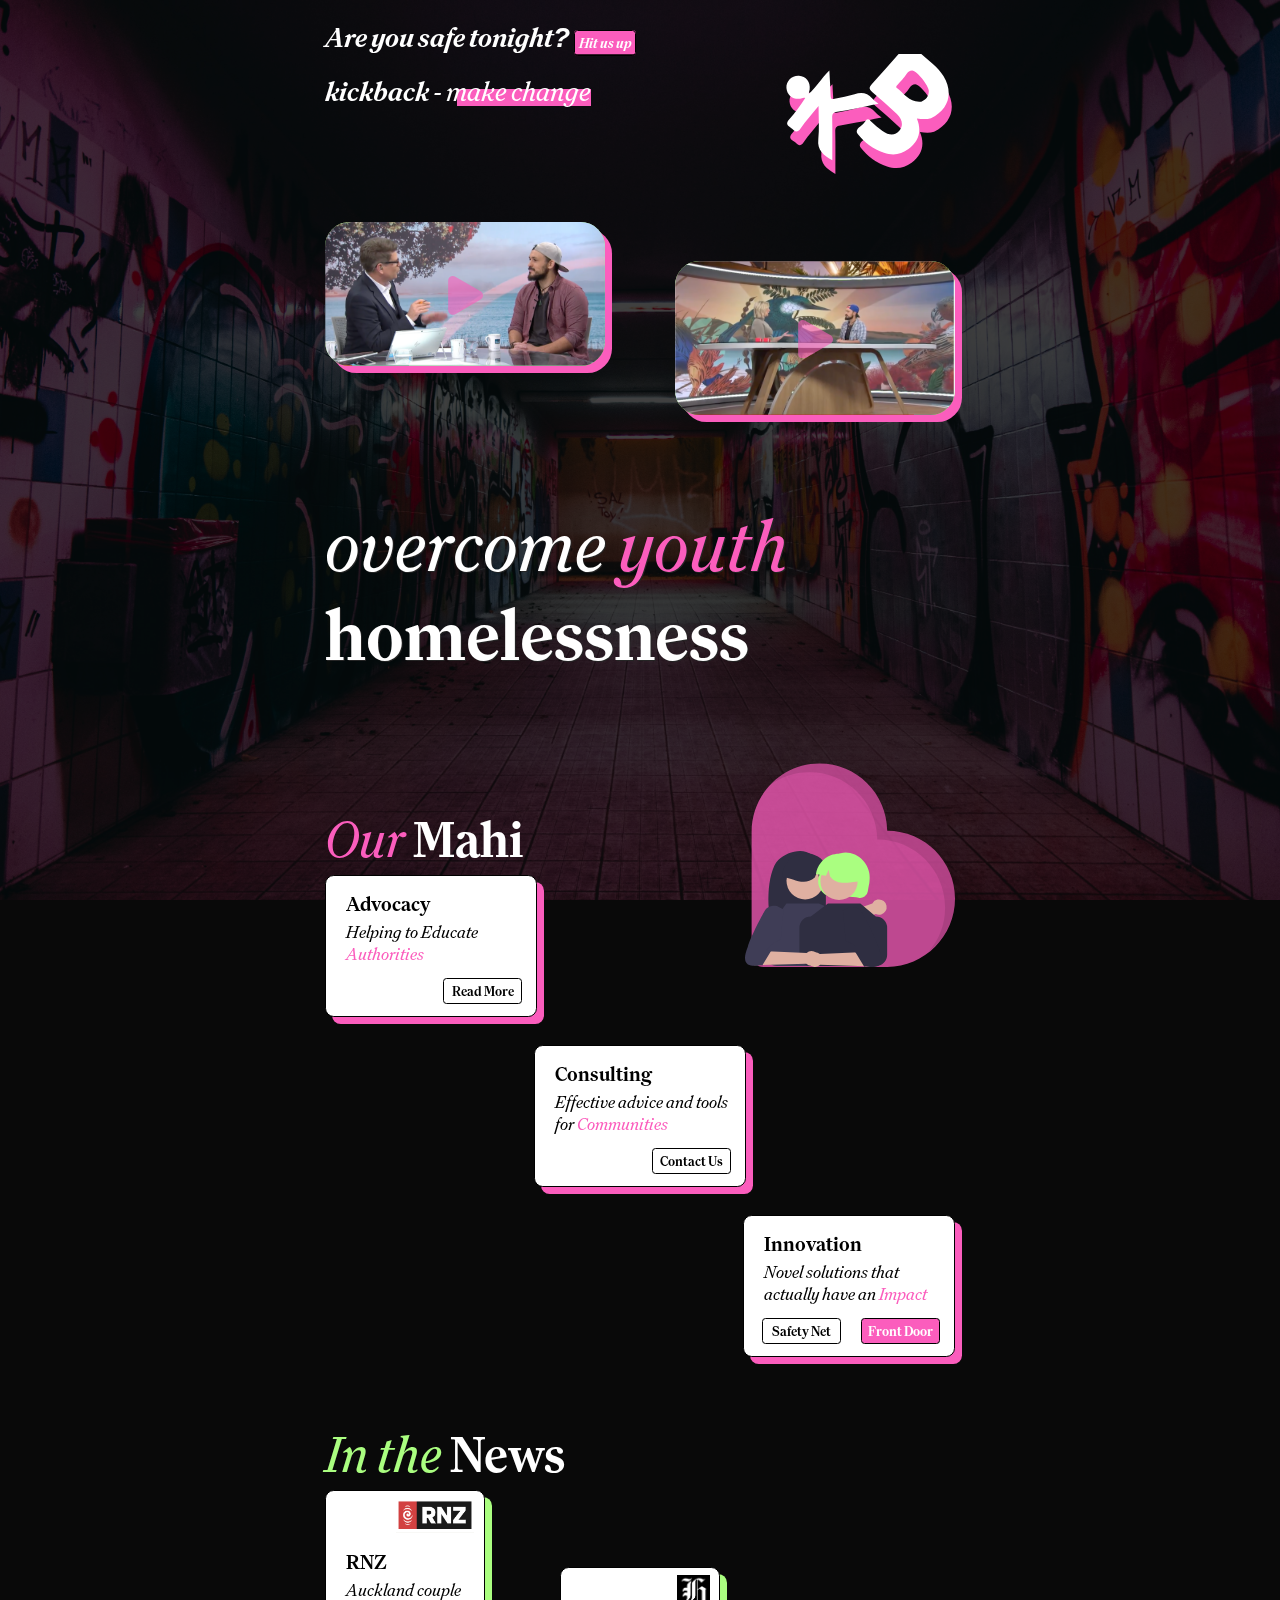
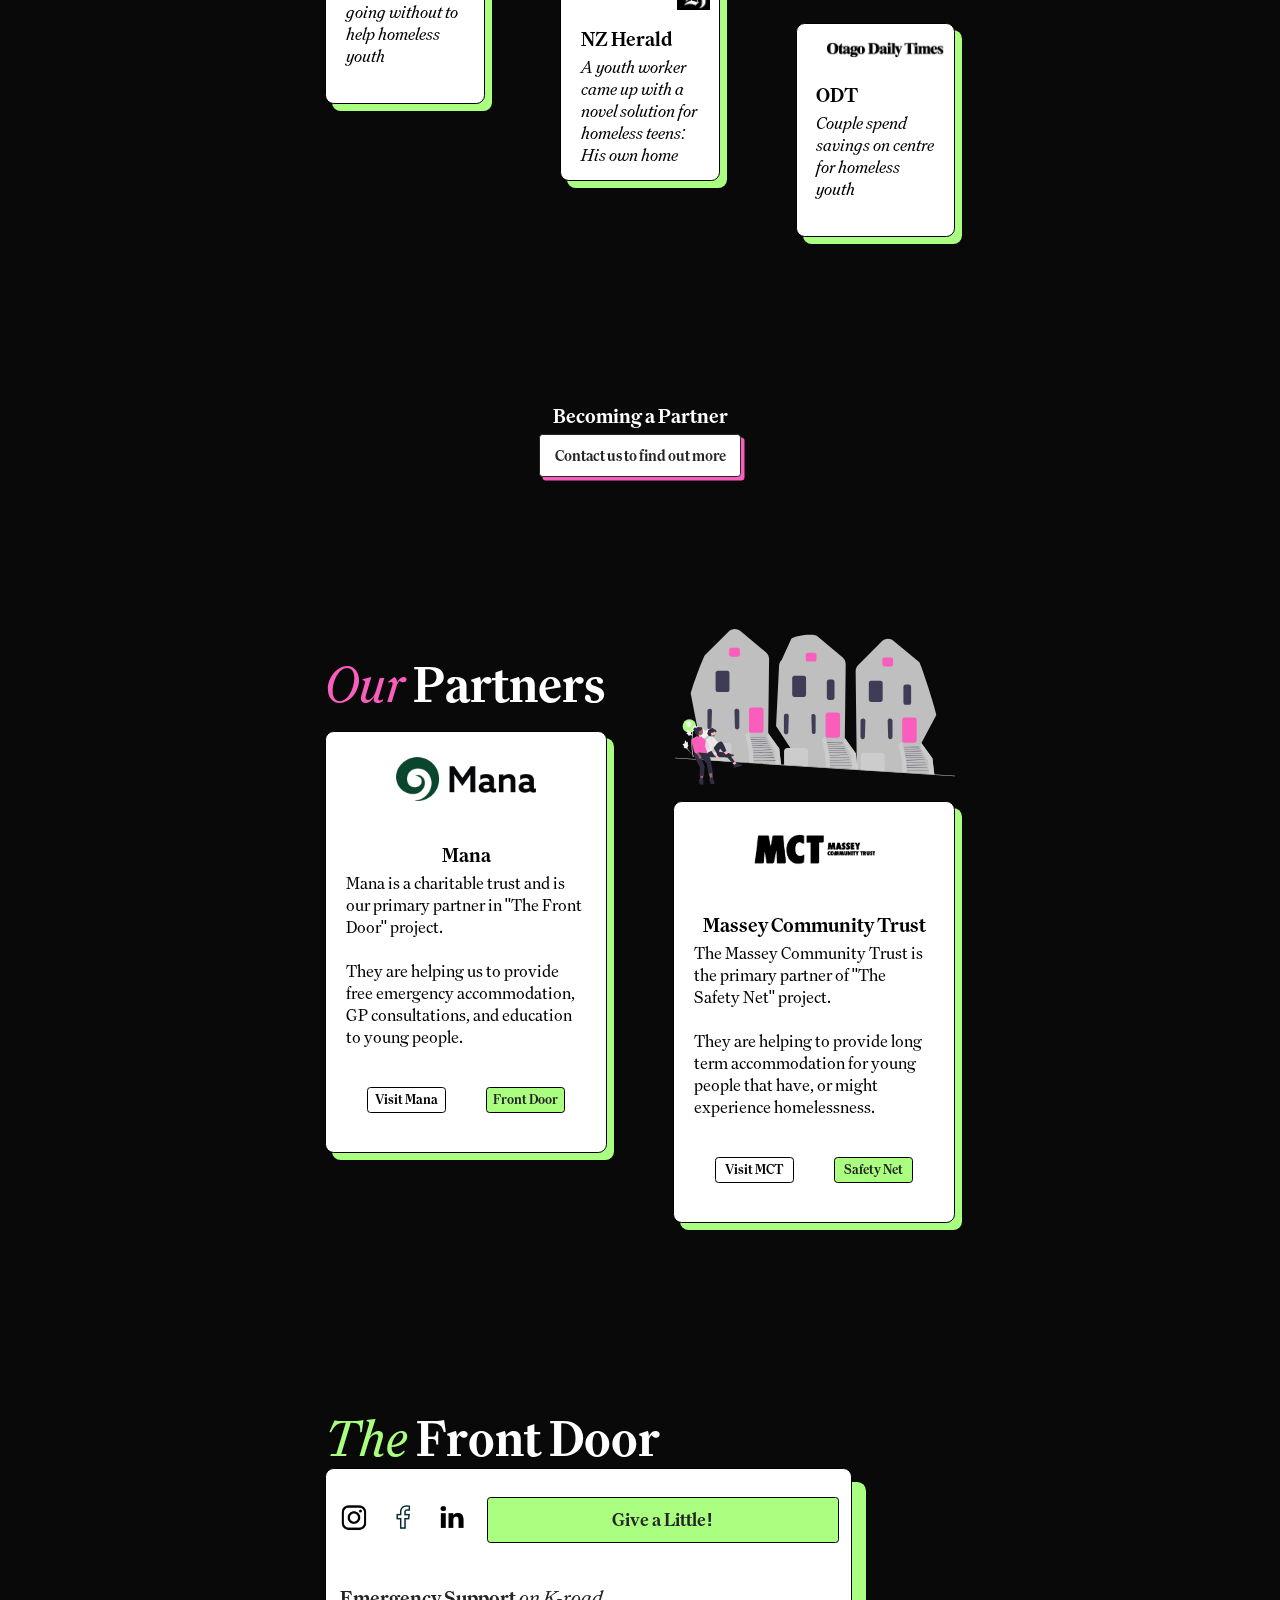
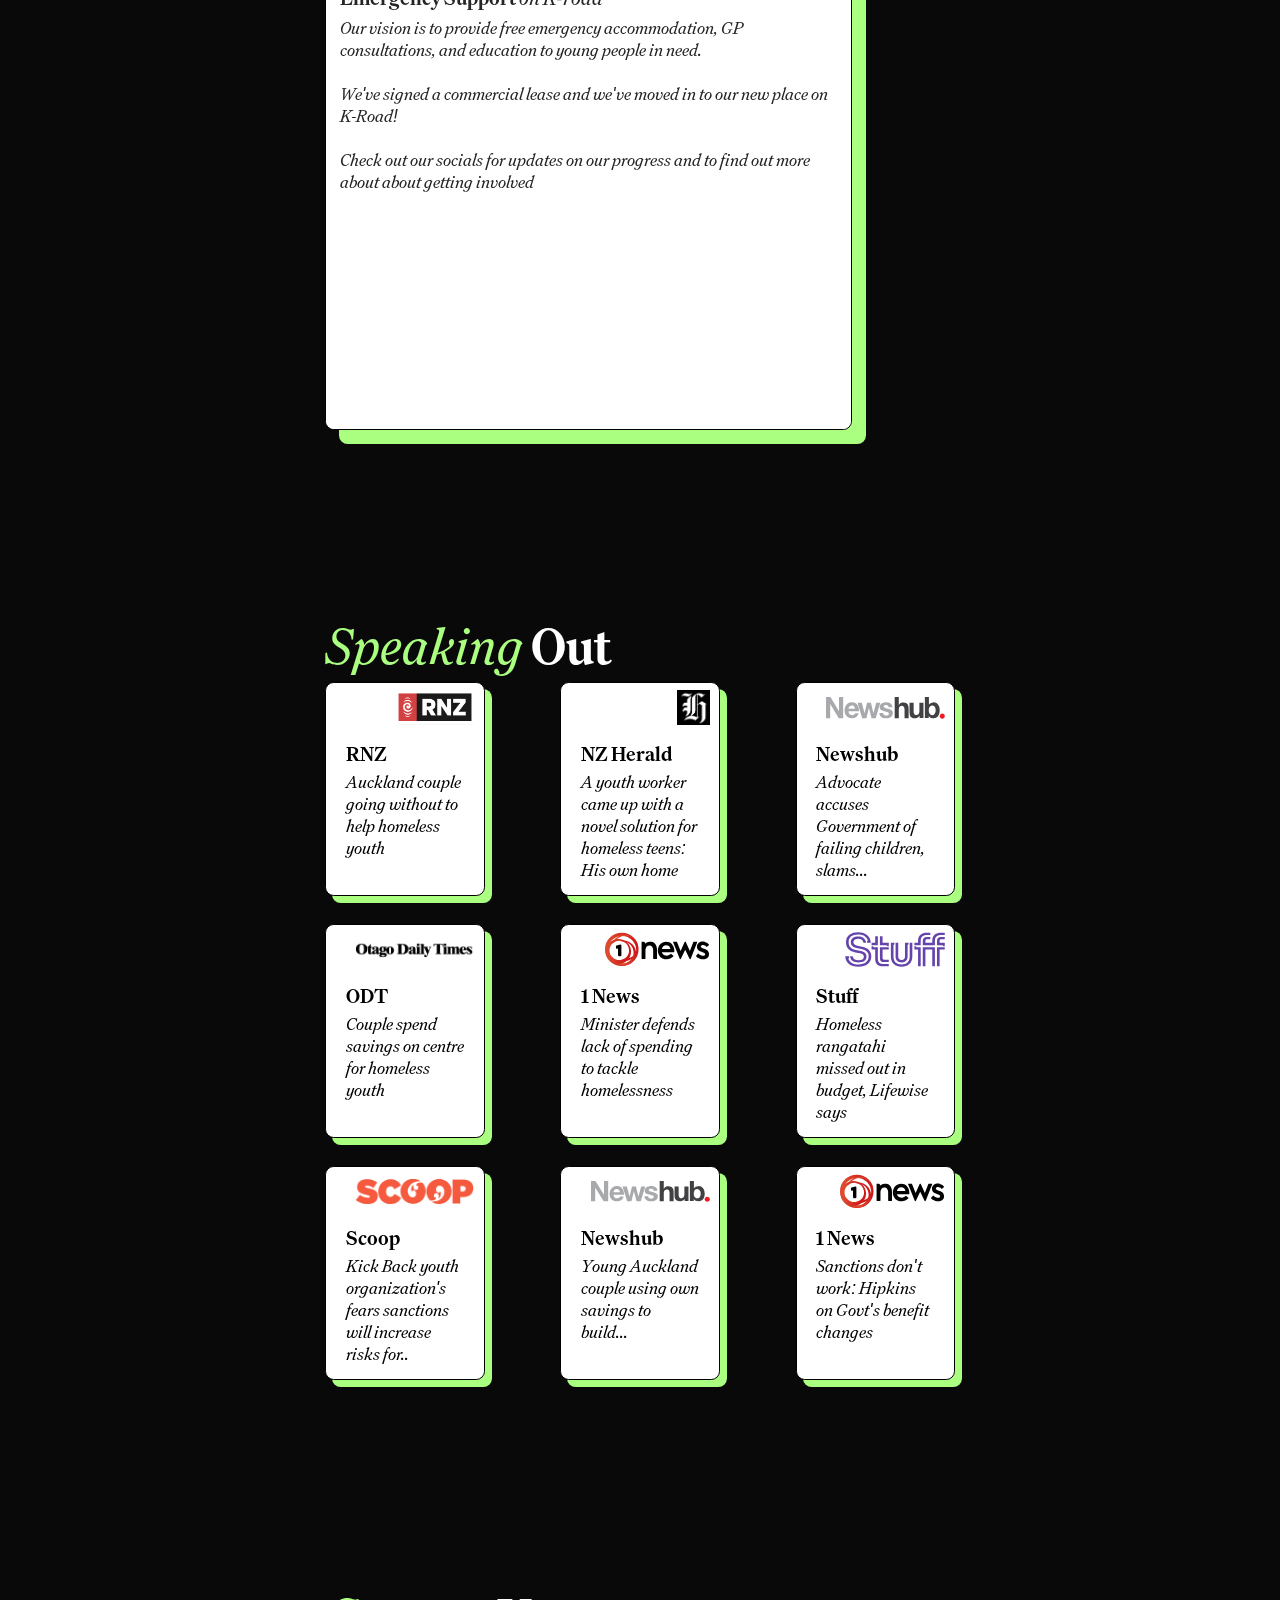
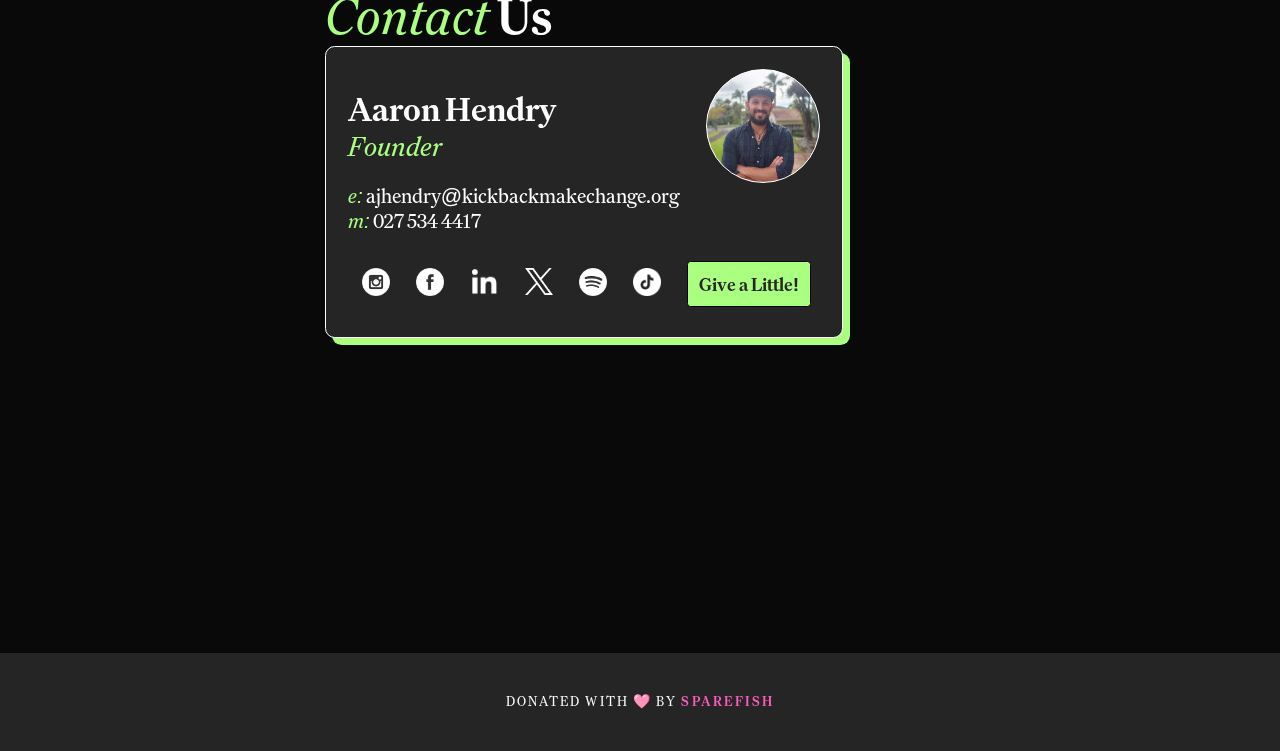
==== website/index.html @ 0b54b26e "Iteration 1" ====
<!DOCTYPE html>
<html lang="en">

<head>
    <meta charset="UTF-8">
    <meta name="viewport" content="width=device-width, initial-scale=1.0">
    <title>Kick Back</title>
    <style>
        /* Your CSS styles go here */
        :root {
            --color-primary: black;
            --color-secondary: white;
            --color-tertiary: #AAFE80;
            --color-quarter: #FB5DBD;
            --color-charcoal: #252525;
            --color-background: var(--color-tertiary);
            --color-background-trans: #aafe80e6;
            --color-text-primary: var(--color-primary);
            --color-card-background: var(--color-secondary);
            --color-button-bg: var(--color-secondary);
            --color-shadow-color: var(--color-quarter);
            --color-video-icon: var(--color-quarter);
            --color-highlight: var(--color-secondary);
            --color-header-prom: var(--color-primary);
            --color-logo: var(--color-primary);
            --color-text-shadow: var(--color-background);
            --color-kb-card: white;
            --color-kb-card-stroke: black;
            --color-background: var(--color-charcoal);
            --color-background-trans: #000000be;
            --color-text-primary: var(--color-secondary);
            --color-card-background: var(--color-secondary);
            --color-button-bg: var(--color-secondary);
            --color-shadow-color: var(--color-quarter);
            --color-video-icon: var(--color-tertiary);
            --color-highlight: var(--color-quarter);
            --color-header-prom: var(--color-quarter);
            --color-logo: var(--color-secondary);
            --color-text-shadow: var(--color-background);
            --color-kb-card: black;
            --color-kb-card-stroke: white;
        }

        html {
            font-size: 7px;
        }

        .cards {
            display: flex;
            flex-flow: column nowrap;
            justify-content: center;
            align-items: center;
            width: 100%;
        }

        .card {
            width: 30rem;
            height: 20rem;
            margin-top: 1rem;
            margin-bottom: 3rem;
            color: var(--color-kb-card);
            background-color: var(--color-card-background);
            border-radius: 1.25rem;
            border: solid 0.125rem var(--color-kb-card);
            transition: box-shadow 0.65s ease;
            box-shadow: 1rem 1rem 0px 0px var(--color-quarter);
        }

        .card {
            font-size: 2.5rem;
            padding: none;
            margin: none;
        }

        .card div {
            margin-left: 2.813rem;
        }

        .cd-header {
            font-size: 3rem;
            font-weight: bold;
            margin-top: 2.063rem;
            margin-bottom: .75rem;
        }

        .card:hover {
            cursor: pointer;
            box-shadow: 2rem 2rem 0rem 0rem var(--color-tertiary);
        }

        .cards .card:nth-child(1) {
          align-self: flex-start;
        }

        .cards .card:nth-child(3) {
          align-self: flex-end;
        }

        .news-cards {
            display: flex;
            flex-flow: row nowrap;
            justify-content: space-between;
            align-items: flex-start;
            width: 100%;
            z-index: 1000;
        }

        .news-card {
            height: 30.25rem;
            width: 22.5rem;
            margin-top: 1rem;
            margin-bottom: 3rem;
            color: var(--color-kb-card);
            background-color: var(--color-card-background);
            border-radius: 1.25rem;
            border: solid 0.125rem var(--color-kb-card);
            transition: box-shadow 0.65s ease;
            box-shadow: 1rem 1rem 0px 0px var(--color-tertiary);
        }

        .news-card {
            font-size: 2.5rem;
            padding: none;
            margin: none;
        }

        .news-card div {
            margin-left: 2.813rem;
            margin-right: 2.813rem;
        }

        .news-card:hover {
            cursor: pointer;
            box-shadow: 2rem 2rem 0rem 0rem var(--color-tertiary);
        }

        .news-cards .news-card:nth-child(2) {
          margin-top: 12rem;
        }

        .news-cards .news-card:nth-child(3) {
            margin-top: 20rem;
        }


        .partner-cards {
            display: flex;
            flex-flow: row nowrap;
            justify-content: space-between;
            align-items: flex-start;
            width: 100%;
            z-index: 1000;
            margin-top: 2.5rem;
        }

        .partner-card {
            height: 60rem;
            width: 40rem;
            color: var(--color-kb-card);
            background-color: var(--color-card-background);
            border-radius: 1.25rem;
            border: solid 0.125rem var(--color-kb-card);
            transition: box-shadow 0.65s ease;
            box-shadow: 1rem 1rem 0px 0px var(--color-tertiary);
            display: flex;
            flex-flow: column nowrap;
            justify-content: space-between;
            align-items: center;
        }

        .partner-card {
            font-size: 2.5rem;
        }

        .partner-card div {
            margin-left: 2.813rem;
            margin-right: 2.813rem;
        }

        .partner-card:hover {
            box-shadow: 2rem 2rem 0rem 0rem var(--color-tertiary);
        }
    
        .partner-cards .partner-card:nth-child(2) {
          margin-top: 10rem;
        }

        /*.news-cards .news-card:nth-child(3) {
            margin-top: 20rem;
        }*/


        #vid {
            position: fixed;
            right: 0;
            bottom: 0;
            min-width: 100%;
            min-height: 100%;
            z-index: -1000;
        }

        #logo {
                width: 25rem;
                height: auto;
            }

        #mahi-svg {
            width: 85rem;
            height: auto;
        }

        #play-icon {
            width: 5rem;
            height: auto;
         
        }

        #play-icon path {
            transition: fill 0.65s ease;
        }

        #img-hug {
            width: 30rem;
            height: auto;
        }

        #img-street {
            width: 40rem;
            height: auto;
            
        }

        #img-street path{
            
        }

        body {
            height: 100%;
            margin: 0;
            padding: 0;
            background-image: url('./images/bg-large.jpg');
            background-repeat: no-repeat;
            background-size: cover;
            background-position: center;
            background-attachment: fixed; /* This will fix the background image when scrolling */
        }

        /* Add more @font-face rules for other font files */
        @font-face {
            font-family: 'Family';
            src: url('./fonts/TestFamily-Italic.otf') format('opentype');
            font-weight: normal;
            font-style: italic;
        }

        @font-face {
            font-family: 'Family';
            src: url('./fonts/TestFamily-Regular.otf') format('opentype');
            font-weight: normal;
            font-style: normal;
        }

        @font-face {
            font-family: 'Family';
            src: url('./fonts/TestFamily-Bold.otf') format('opentype');
            font-weight: bold;
            font-style: normal;
        }

        @font-face {
            font-family: 'Family';
            src: url('./fonts/TestFamily-BoldItalic.otf') format('opentype');
            font-weight: bold;
            font-style: italic;
        }

        body {
            font-family: 'Family', sans-serif;
            background-color: var(--color-background);
            color: var(--color-text-primary);
            padding: 0px;
            margin: 0px;
            display: flex;
            flex-flow: column nowrap;
            align-items: center;
            justify-content: center;
        }

        header {
            font-size: 4rem;
            font-weight: bold;
            font-style: italic;
            overflow: visible;
            z-index: 1000;
            width: 100vw;
        }

        .header {
            max-height: 12rem;
            display: flex;
            flex-flow: row nowrap;
            justify-content: space-between;
            max-width: 90rem;
            width: 100%;
            overflow: visible;
        }

        .header-2 {
            max-height: 15rem;
            display: flex;
            flex-flow: row nowrap;
            justify-content: space-between;
            max-width: 90rem;
            width: 100%;
            overflow: visible;
        }

        .highlight {
            position: relative;
            display: inline-block;
            font-weight: normal;
        }

        .highlight::before {
            content: "";
            position: absolute;
            top: 2rem;
            left: 1.5rem;
            width: 93%;
            height: 50%;
            background-color: var(--color-highlight);
            z-index: -1;
        }

        header section:nth-child(1) {
            padding-top: 3rem;
            /*margin-left: 5rem;*/
            white-space: nowrap;
        }

        .color-quarter {
            color: var(--color-quarter);
        }

        main {
            min-height: 100vh;
            padding-top: 2rem;
        }

        main, header, footer {
            background-color: var(--color-background-trans);
            width: 100vw;
            display: flex;
            flex-flow: column nowrap;
            align-items: center;
            justify-content: flex-start;

        }

        main section {
            width: 100%;
            max-width: 90rem;
        }

        /*
        main
            padding-left: 5rem;
            width: 100vw;
        */

        h1 {
            font-size: 10.625rem;
            font-weight: bold;
            padding: 0;
            margin: 0;
            -webkit-text-stroke: 0rem var(--color-text-shadow);
            text-shadow: 0.1rem 0.1rem 0 var(--color-text-shadow);

        }

        .italic {
            font-style: italic;
            font-weight: normal;
        }

        .prom {
            color: var(--color-header-prom);
        }

        .prom-2 {
            color: var(--color-tertiary);
        }

        .video-wrapper {
            position: relative;
            width: 40rem;
            height: auto;
        }

        .video {
            width: 100%;
            height: 100%;
            transition: box-shadow 0.65s ease;
            box-shadow: 1rem 1rem 0px 0px var(--color-quarter);
            border-radius: 3.5rem;
            background-color: var(--color-video-icon);
        }

        .play-icon {
            position: absolute;
            top: 0%;
            left: 0%;
            width: 100%;
            height: 100%;
            display: flex;
            flex-flow: column nowrap;
            justify-content: center;
            align-items: center;
            z-index: 1000;
        }

        .videos {
            position: relative;
            width: 100%;
            display: flex;
            flex-flow: row wrap;
            justify-content: space-between;
            align-items: flex-start;
        }

        .videos {

            margin-top: 10rem;
            margin-bottom: 12rem;

        }

        .videos .video-wrapper:nth-child(1) {
            margin-right: 6rem;
        }

        .videos .video-wrapper:nth-child(2) {
            margin-top: 5.5rem;
        }


       /* .videos div:nth-child(1) {
            align-self: flex-start;
            margin-top: 5rem;
            margin-bottom: 5rem;
        }

        /*.videos div:nth-child(2) {
            align-self: flex-start;
        }*/

        .mahi {
            padding-top: 12rem;
        }

        .mahi-svg {
            margin-top: -20rem;
        }

        .video-wrapper:hover .video {
            cursor: pointer;
            box-shadow: 2rem 2rem 0rem 0rem var(--color-video-icon);
        }

        .video-wrapper #play-icon path {
            fill: var(--color-quarter);
            fill-opacity: 0.6;
        }

        .video-wrapper:hover #play-icon path, #play-icon.float path {
            fill: var(--color-video-icon);
            fill-opacity: 0.9;
        }



        h2 {
            padding: none;
            font-size: 7.5rem;
            font-weight: bold;

        }

       @media screen and (max-width: 1200px) {
            html {
                font-size: 6px;
            }
        }

        @media screen and (max-width: 1000px) {
            html {
                font-size: 6px;
            }

        }

        @media screen and (max-width: 750px) {
            html {
                font-size: 5px;
            }
        }


        @media screen and (max-width: 500px) {
            html {
                font-size: 4.25px;
            }
        }

        @media screen and (max-width: 400px) {
            html {
                font-size: 3.25px;
            }
        }

        @media screen and (max-width: 350px) {
            html {
                font-size: 3px;
            }
        }

        .btn.cool.float {
            box-shadow: 3rem 3rem 0px 0px var(--color-tertiary);
        }

         .news-card.float {
            box-shadow: 2rem 2rem 0px 0px var(--color-tertiary);
        }

        .card.float, .video.float {
            box-shadow: 2rem 2rem 0px 0px var(--color-quarter);
        }

        @media (hover: none) {
            .video-wrapper .video {
                box-shadow: 1rem 1rem 0rem 0rem var(--color-video-icon);
            }

            .video-wrapper #play-icon path {
                fill: var(--color-video-icon);
                fill-opacity: 0.9;
            }

            .card.float, .video.float {
                box-shadow: 2rem 2rem 0px 0px var(--color-tertiary);
            }

            .news-card.float {
                box-shadow: 2rem 2rem 0px 0px var(--color-quarter);
            }

        }

        .card.float, .video.float, .partner-card.float  {
                box-shadow: 2rem 2rem 0px 0px var(--color-tertiary);
            }

            .news-card.float{
                box-shadow: 2rem 2rem 0px 0px var(--color-quarter);
            }

        .cd-logo {
            text-align: right;
            margin: none;
            padding: none;
            height: 7rem;
            display: flex;
            flex-flow: row nowrap;
            justify-content: flex-end;
            align-items: center;
        }

        .cd-logo.big {
            height: 15rem;
            justify-content: center;
            align-items: center;
        }

        .cd-logo img {
            max-width: 17rem;
            max-height: 5rem;
            margin-right: -1.5rem;
        }

        .cd-logo.big img {
            max-width: 20rem;
            max-height: 12rem;
            margin-right: 0rem;
        }

        .news-card .cd-header {
            margin-top: 1.25rem;
        }

        .img-street {
            margin-top: 3rem;
            margin-bottom: 5rem;
        }

        .btn-dv {
            display: flex;
            flex-flow: row nowrap;
            justify-content: flex-end;
            align-items: center;
            height: 7.5rem;
            margin-right: 2rem;
        }

        .btn {
            border: solid black 0.125rem;
            min-width: 10rem;
            padding: 0.5rem;
            text-align: center;
            border-radius: 0.5rem;
            font-size: 2rem;
            font-weight: bold;
            transition: background-color 0.65s ease;
        }

        .btn:hover {
            background-color: var(--color-secondary);
            border: solid #ffffff00 0.125rem;
            box-shadow: 0 0 0.9rem 0.1rem var(--color-quarter);
            color: var(--color-quarter);
            cursor: pointer;
        }

        .btn.pink {
            background-color: var(--color-quarter);
            color: var(--color-secondary);
        }

        .btn.green {
            background-color: var(--color-tertiary);
            color: var(--color-charcoal);
        }

        /*.partner-card:hover .btn.green, .partner-card.float .btn.green {
            background-color: var(--color-quarter);
            color: white;
        }*/

        .btn.cool {
            min-height: 5.938rem;
            min-width: 26rem;
            display: flex;
            flex-flow: column nowrap;
            justify-content: center;
            align-items: center;
            font-size: 2.25rem;
            background-color: var(--color-secondary);
            color: var(--color-charcoal);
            border: solid var(--color-charcoal) 0.125rem;
            padding: 0rem 1.25rem;
            transition: box-shadow 0.65s ease;
            box-shadow: 0.5rem 0.5rem 0px 0px var(--color-quarter);
           }
        
        .btn.cool:hover {
            box-shadow: 1rem 1rem 0px 0px var(--color-tertiary);
            cursor: pointer;
        }



        footer {
            min-height: 10rem;
        }

        .partners, .people, .project {
            padding-bottom: 20rem;
        }

        .people {
            padding-bottom: 45rem;
        }

        .spacer {
         margin-top: 2rem;
        }

        .partner-card .btn-dv {
            margin-bottom: 4rem;
            margin-top: 4rem;
        }

        .partner-link {
            min-height: 50rem;
            width: 100%;
            display: flex;
            flex-flow: column nowrap;
            justify-content: center;
            align-items: center;
        }

        .people-card {
            border: solid white 0.125rem;
            width: 67.5rem;
            height: 35.188rem;
            border-radius: 1.375rem;
            padding: 3.125rem;
            background-color: var(--color-charcoal);
            box-shadow: 1rem 1rem 0px 0px var(--color-tertiary);
            transition: box-shadow 0.65s ease;
            font-size: 3rem;
        }

        .people-card:hover {
            box-shadow: 2rem 2rem 0px 0px var(--color-tertiary);
        }

        .people-card.float {
            box-shadow: 3rem 3rem 0px 0px var(--color-tertiary);
        }

        .pc-header {
            display: flex;
            flex-flow: row nowrap;
            justify-content: space-between;
            align-items: center;
            width: 100%;
            font-size: 4rem;
            
        }

        .pc-header .name {
            font-size: 5rem;
        }

        .bold {
            font-weight: bold;
        }

        .avatar {
            width: 16.063rem; /* Adjust as needed */
            height: 16.063rem; /* Should be equal to width for a perfect circle */
            border-radius: 50%;
            background-image: url('./images/profile-aaron.jpg');
            background-position: center;
            background-repeat: no-repeat;
            background-size: cover;
            border: solid white 0.125rem;
        }

        .google-map {
            background-color: white;
            border-radius: 1.25rem;
        }

        footer {
            display: flex;
            flex-flow: row nowrap;
            justify-content: center;
            align-items: center;
            background-color: #252525;
            padding: 2rem;
            font-size: 2rem;
            letter-spacing: .3rem;
            text-transform: uppercase;
        }

        .sf:hover {
            cursor: pointer;
            color: rgb(252, 232, 51);

        }

        .project-card {
            display: flex;
            flex-flow: column nowrap;
            justify-content: space-between;
            align-items: flex-start;
            border-radius: 1.25rem;
            transition: box-shadow 0.65s ease;
            box-shadow: 2rem 2rem 0px 0px var(--color-tertiary);
            font-size: 2.5rem;
            background-color: white;
            color: var(--color-charcoal);
            border: solid 0.125rem black;
            max-width: 75rem;
        }

        .project-card:hover, .project-card.float {
            box-shadow: 3rem 3rem 0px 0px var(--color-tertiary);
        }
        
        .p-header {
            font-size: 3rem;
            margin: 2.063rem 2.813rem 0rem 2rem;
        }

        .p-body {
            margin: 1rem 2.813rem 2.063rem 2rem;
        }

        .socials {
            display: flex;
            flex-flow: row nowrap;
            justify-content: space-between;
            align-items: center;
            width: 95%;
            margin: 4rem 2rem;
        }

        .give {
            font-size: 2.75rem;
            padding: 1.5rem;
            min-width: 66%;

        }

        .give:hover {
            cursor: pointer;
            box-shadow: none;
        }

        .socials img {
            max-width: 4rem;
        }

        .people-card .socials .give {
            min-width: 8%;
        }

        .email:hover {
            cursor: pointer;
            color: var(--color-tertiary);
        }

        .adv-cards {
            display: flex;
            flex-flow: row wrap;
            justify-content: space-between;
            align-items: flex-start;
        }

    </style>
</head>

<body>
    <header>
        <div class="header">
        <section>Are you safe tonight? <span class="btn pink" onclick="scrollToId('front-door')">Hit us up</span>
        </section>
    </div>
    </header>
    <div id="vid-wrapper">
        <video autoplay muted loop id="vid" playsinline>
            <source src="./videos/bg-vid.mp4" type="video/mp4">
        </video>
    </div>
    <header>
        <div class="header">
        <section>kickback - <span class="highlight">make change</span></section>
        <section><svg id="logo" width="511" height="428" viewBox="0 0 511 428" fill="none"
                xmlns="http://www.w3.org/2000/svg">
                <path
                    d="M486.703 105.314C478.403 91.4592 467.493 79.9467 455.445 69.3712C436.972 53.1733 417.896 37.5779 400.493 20.2421C388.914 8.72959 382.22 8.26106 371.176 21.4469C340.855 57.524 309.33 92.664 277.47 127.402C268.233 137.442 268.367 142.931 279.009 151.766C303.507 172.181 327.402 193.332 350.293 215.487C367.294 231.952 369.034 249.957 357.99 263.411C345.675 278.404 328.874 279.408 308.326 264.75C295.943 255.914 284.297 245.874 273.387 235.299C266.626 228.739 261.874 229.543 258.193 236.705C251.366 250.091 224.191 259.06 235.971 273.853C255.315 298.283 281.151 318.698 312.676 328.738C338.513 336.971 362.408 334.226 384.228 317.627C414.616 294.535 423.786 265.084 408.659 228.07C423.652 230.279 436.168 231.484 449.957 227.401C501.964 201.297 515.685 153.707 486.703 105.314ZM421.51 179.209C387.307 182.89 371.912 155.782 350.36 139.517C345.808 136.037 349.824 132.556 352.368 129.611C356.719 124.591 360.668 119.17 365.688 114.886C375.795 106.118 380.279 88.3803 394.871 88.3133C408.793 88.2464 443.464 133.493 443.531 147.683C443.598 162.275 436.838 173.051 421.51 179.209Z"
                    fill="#FB5DBD" />
                <path
                    d="M91.1942 157.589C115.424 138.045 129.346 111.271 153.108 88.2464C154.513 114.819 156.12 138.313 156.856 161.806C157.124 170.842 159.533 173.118 168.569 170.842C187.846 165.956 207.926 163.747 226.734 157.589C247.417 150.829 263.949 153.64 278.474 169.838C282.824 174.657 288.313 178.406 296.68 185.501C269.973 190.922 246.546 195.741 223.053 200.36C207.457 203.439 191.862 206.919 176.066 208.927C164.285 210.4 161.206 215.353 161.407 227.066C162.21 267.36 161.742 307.654 161.742 350.29C136.776 335.23 117.097 321.777 120.846 288.645C124.259 258.726 121.582 228.137 121.582 191.859C101.435 216.758 83.6977 236.169 69.0393 257.588C56.9244 275.258 49.8964 261.738 41.195 255.847C32.0921 249.623 23.9262 244.469 35.5726 231.484C52.8414 212.274 67.8345 191.056 82.6268 168.767C81.4889 166.826 82.2252 165.287 83.363 163.948C84.434 162.609 85.6388 161.405 86.9105 160.2C88.1822 159.062 89.5878 158.058 91.1942 157.589Z"
                    fill="#FB5DBD" />
                <path
                    d="M82.4928 168.7C77.1381 165.956 72.6536 170.24 67.6336 170.775C46.0141 173.118 29.08 159.798 27.8082 139.049C26.6034 119.036 43.8722 102.302 64.3538 103.574C84.9693 104.846 98.6907 122.315 95.5448 143.533C94.9424 147.349 93.1352 151.03 93.0682 155.983C94.273 157.188 94.4069 156.92 94.4738 156.786C93.4698 157.589 92.4658 158.526 90.7925 160.334C90.0562 161.07 90.324 160.802 90.4578 160.735C89.5877 161.605 88.5837 162.609 86.8434 164.35C86.1072 165.086 86.308 164.885 86.4418 164.751C85.6386 165.621 84.6346 166.625 82.8944 168.299C82.0912 168.968 82.3589 168.767 82.4928 168.7Z"
                    fill="#FB5DBD" />
                <path
                    d="M477.703 65.3144C469.403 51.4592 458.493 39.9467 446.445 29.3712C427.972 13.1733 408.896 -2.42214 391.493 -19.7579C379.914 -31.2704 373.22 -31.7389 362.176 -18.5531C331.855 17.524 300.33 52.664 268.47 87.4024C259.233 97.4424 259.367 102.931 270.009 111.766C294.507 132.181 318.402 153.332 341.293 175.487C358.294 191.952 360.034 209.957 348.99 223.411C336.675 238.404 319.874 239.408 299.326 224.75C286.943 215.914 275.297 205.874 264.387 195.299C257.626 188.739 252.874 189.543 249.193 196.705C242.366 210.091 215.191 219.06 226.971 233.853C246.315 258.283 272.151 278.698 303.676 288.738C329.513 296.971 353.408 294.226 375.228 277.627C405.616 254.535 414.786 225.084 399.659 188.07C414.652 190.279 427.168 191.484 440.957 187.401C492.964 161.297 506.685 113.707 477.703 65.3144ZM412.51 139.209C378.307 142.89 362.912 115.782 341.36 99.5173C336.808 96.0368 340.824 92.5563 343.368 89.6112C347.719 84.5912 351.668 79.1696 356.688 74.8859C366.795 66.1176 371.279 48.3803 385.871 48.3133C399.793 48.2464 434.464 93.4933 434.531 107.683C434.598 122.275 427.838 133.051 412.51 139.209Z"
                    fill="var(--color-logo)" />
                <path
                    d="M82.1942 117.589C106.424 98.0448 120.346 71.2715 144.108 48.2464C145.513 74.8189 147.12 98.3125 147.856 121.806C148.124 130.842 150.533 133.118 159.569 130.842C178.846 125.956 198.926 123.747 217.734 117.589C238.417 110.829 254.949 113.64 269.474 129.838C273.824 134.657 279.313 138.406 287.68 145.501C260.973 150.922 237.546 155.741 214.053 160.36C198.457 163.439 182.862 166.919 167.066 168.927C155.285 170.4 152.206 175.353 152.407 187.066C153.21 227.36 152.742 267.654 152.742 310.29C127.776 295.23 108.097 281.777 111.846 248.645C115.259 218.726 112.582 188.137 112.582 151.859C92.435 176.758 74.6977 196.169 60.0393 217.588C47.9244 235.258 40.8964 221.738 32.195 215.847C23.0921 209.623 14.9262 204.469 26.5726 191.484C43.8414 172.274 58.8345 151.056 73.6268 128.767C72.4889 126.826 73.2252 125.287 74.363 123.948C75.434 122.609 76.6388 121.405 77.9105 120.2C79.1822 119.062 80.5878 118.058 82.1942 117.589Z"
                    fill="var(--color-logo)" />
                <path
                    d="M73.4928 128.7C68.1381 125.956 63.6536 130.24 58.6336 130.775C37.0141 133.118 20.08 119.798 18.8082 99.0488C17.6034 79.0357 34.8722 62.3024 55.3538 63.5741C75.9693 64.8459 89.6907 82.3155 86.5448 103.533C85.9424 107.349 84.1352 111.03 84.0682 115.983C85.273 117.188 85.4069 116.92 85.4738 116.786C84.4698 117.589 83.4658 118.526 81.7925 120.334C81.0562 121.07 81.324 120.802 81.4578 120.735C80.5877 121.605 79.5837 122.609 77.8434 124.35C77.1072 125.086 77.308 124.885 77.4418 124.751C76.6386 125.621 75.6346 126.625 73.8944 128.299C73.0912 128.968 73.3589 128.767 73.4928 128.7Z"
                    fill="var(--color-logo)" />
            </svg>
        </section>
    </div>
    </header>
    <main>
        <section class="videos">
            <div class="video-wrapper">
                <img class="video" src="./images/video_2.png" alt="Video 2">
                <div class="play-icon cambo" onclick="window.open('https://www.1news.co.nz/2019/09/11/national-response-to-youth-homelessness-problem-needed-frontline-worker-says/', '_blank');">
                    <svg id="play-icon" width="110" height="122" viewBox="0 0 110 122" fill="none" xmlns="http://www.w3.org/2000/svg">
                        <path
                            d="M102.5 48.0096C112.5 53.7831 112.5 68.2169 102.5 73.9904L23 119.89C13 125.663 0.499994 118.446 0.499994 106.899L0.499998 15.1006C0.499999 3.55364 13 -3.66324 23 2.11027L102.5 48.0096Z"
                            fill="var(--color-video-icon)" fill-opacity="0.9" />
                    </svg>
                </div>
            </div>
             <div class="video-wrapper">
                <img class="video" src="./images/video_1.png" alt="Video 1">
                <div class="play-icon newshub" onclick="window.open('https://www.1news.co.nz/2024/02/21/sanctions-dont-work-hipkins-on-govts-benefit-changes', '_blank');">
                    <svg id="play-icon" width="110" height="122" viewBox="0 0 110 122" fill="none" xmlns="http://www.w3.org/2000/svg">
                        <path
                            d="M102.5 48.0096C112.5 53.7831 112.5 68.2169 102.5 73.9904L23 119.89C13 125.663 0.499994 118.446 0.499994 106.899L0.499998 15.1006C0.499999 3.55364 13 -3.66324 23 2.11027L102.5 48.0096Z"
                            fill="var(--color-video-icon)" fill-opacity="0.9" />
                    </svg>
                </div>
            </div>
        </section>
        <section class="hero">
            <h1><span class="italic">overcome <span class="italic prom">youth</span></span><br>homelessness</h1>
        </section>
        <section class="mahi">
            <div class="header-2">
                <h2><span class="italic prom">Our</span> Mahi</h2>
            <div class="img-hug">
                <svg id="img-hug" xmlns="http://www.w3.org/2000/svg" xmlns:xlink="http://www.w3.org/1999/xlink" data-name="Layer 1" width="667.1889" height="648.09919" viewBox="0 0 667.1889 648.09919"><path d="M731.16,329.07779h0c-.99343-118.05925-96.9653-213.474-215.24736-213.539-119.30334-.065-215.54446,97.80088-215.54446,217.04852V723.62367a38.06566,38.06566,0,0,0,38.06565,38.06566H731.16c118.95982,0,215.39591-98.293,215.39591-217.25277S850.11982,329.07779,731.16,329.07779Z" transform="translate(-279.36708 -113.68188)" fill="#FB5DBD" fill-opacity="0.75"/><path d="M731.16,327.22093h0c-.99343-118.05925-96.9653-213.47406-215.24736-213.539-64.67448,0-122.55285,28.72564-162.02971,74.0609A213.10271,213.10271,0,0,1,484.346,143.39164c118.28208.065,214.254,95.47982,215.24733,213.539h0c118.95982,0,215.39591,96.43609,215.39591,215.39591a214.60667,214.60667,0,0,1-52.72556,141.18646,215.03379,215.03379,0,0,0,84.2922-170.89624C946.55591,423.657,850.11982,327.22093,731.16,327.22093Z" transform="translate(-279.36708 -113.68188)" opacity="0.1" style="isolation:isolate"/><path d="M530.21857,459.34959c-8.77835-27.97616-28.74047-53.63489-56.34769-63.09234C446.262,386.79978,405.83571,401.20658,385.08,421.892c-37.96615,37.83783-39.89895,176.50419-13.81463,217.58144,5.18824-.27463,23.09094-.47776,28.342-.67443l7.42834-24.7583V638.555c40.98648-1.26665,86.60616,32.44552,126.351.34661C537.21339,609.81844,538.99685,487.32575,530.21857,459.34959Z" transform="translate(-279.36708 -113.68188)" fill="#2f2e41"/><circle cx="191.01404" cy="374.23728" r="59.20984" fill="#dfb0a1"/><path d="M511.06536,410.81752c-22.61753-13.78871-52.76085-14.18618-75.73583-.99844-22.9732,13.18775-37.83151,39.41789-37.33189,65.90322,33.09658,1.522,67.427,32.6052,103.118,1.98674l8.33164-20.3911,4.912,20.40618q16.11316-.00159,32.28754-.04239C547.84636,451.21894,533.68453,424.60625,511.06536,410.81752Z" transform="translate(-279.36708 -113.68188)" fill="#2f2e41"/><path d="M524.284,450.9665c13.58777-25.98266,37.7731-47.70649,66.61777-52.13235a61.75329,61.75329,0,0,1,22.75765,1.14965c42.47177,9.5318,69.04236,51.86931,60.74091,94.5986-1.64669,8.476-3.5699,17.24491-4.94388,26.98169a24.4543,24.4543,0,0,1-29.43616,20.415l-.15774-.03429-7.268-1.554c-21.6-4.57421-46.31539.59487-69.7494.31242-34.92653-.421-59.47338-34.514-48.33735-67.62034A152.98331,152.98331,0,0,1,524.284,450.9665Z" transform="translate(-279.36708 -113.68188)" fill="#AAFE80"/><circle cx="298.75837" cy="375.98648" r="59.20984" fill="#dfb0a1"/><path d="M551.71845,406.58684c24.69963-9.5713,54.43809-4.63148,74.71856,12.41166,20.27873,17.04282,30.26386,45.48727,25.088,71.46674C618.681,486.11,579.39446,510.63158,549.68116,474.18359l-4.594-21.54317-8.44352,19.2158q-15.85887-2.85127-31.77107-5.752C508.372,439.84644,527.01721,416.15786,551.71845,406.58684Z" transform="translate(-279.36708 -113.68188)" fill="#AAFE80"/><path d="M720.07866,552.39292a24.1041,24.1041,0,0,0-36.19122,7.50282L516.75755,618.61481l16.58379,35.24532,161.79922-60.29989a24.23473,24.23473,0,0,0,24.9381-41.16732Z" transform="translate(-279.36708 -113.68188)" fill="#dfb0a1"/><path d="M541.48719,591.11274l-24.69011,10.68271-13.19589,5.7154-8.61029,3.71867a27.77552,27.77552,0,0,0-10.02981,4.99314A28.04031,28.04031,0,0,0,509.29943,665.449l50.53246-5.77367a10.09712,10.09712,0,0,0,7.16742-4.34957c1.66846-2.44022,17.26786-9.79112,16.514-12.64117l6.6755-3.06105,9.68765-3.03484L636.24783,619.856h0L630.748,599.51673h0l5.088-24.96751c-.76119-2.81572-83.28837,17.99318-85.9268,16.74873A10.04533,10.04533,0,0,0,541.48719,591.11274Z" transform="translate(-279.36708 -113.68188)" fill="#3f3d56"/><path d="M612.25806,758.70472H381.4177a36.11016,36.11016,0,0,1-36.11016-36.11016V637.60985a36.11016,36.11016,0,0,1,36.11016-36.11016l29.53-41.6077H514.02442l98.23364,41.6077a36.11015,36.11015,0,0,1,36.11015,36.11016v84.98471A36.11015,36.11015,0,0,1,612.25806,758.70472Z" transform="translate(-279.36708 -113.68188)" fill="#3f3d56"/><path d="M694.90021,758.70472H488.4362A36.11016,36.11016,0,0,1,452.326,722.59456V637.60985a36.11016,36.11016,0,0,1,36.11016-36.11016l54.36548-41.6077H645.87843l49.02178,41.6077a36.11016,36.11016,0,0,1,36.11016,36.11016v84.98471A36.11016,36.11016,0,0,1,694.90021,758.70472Z" transform="translate(-279.36708 -113.68188)" fill="#2f2e41"/><path d="M509.37885,748.16663a23.18264,23.18264,0,0,1-35.42065,3.0022L329.73933,755.832l-18.43991.59626h0c-18.96735.61328-29.89283-21.331-17.97144-36.09638L306.13706,704.467l45.81424,7.18573,16.56586.726,106.58868,4.671a23.30816,23.30816,0,0,1,34.27295,31.117Z" transform="translate(-279.36708 -113.68188)" fill="#dfb0a1"/><path d="M382.16322,568.41992s-27.49085-6.97525-40.521,15.46311c-10.43158,17.96362-45.91672,85.90365-53.283,113.78781-35.94223,86.61871,47.62448,52.125,45.28635,60.29578L361.603,712.07575c12.14765-6.07379-11.23529,1.76519-14.31555-2.59l21.43085-23.29205,24.29529-12.14765,8.91449-95.10583Z" transform="translate(-279.36708 -113.68188)" fill="#3f3d56"/><path d="M482.94351,751.78681a23.18264,23.18264,0,0,0,35.42066,3.00219L662.583,759.45221l18.43991.59625h0c18.96735.61328,29.89282-21.331,17.97143-36.09637L686.1853,708.08722,640.37106,715.273l-16.56585.726-106.58869,4.671a23.30816,23.30816,0,0,0-34.27295,31.117Z" transform="translate(-279.36708 -113.68188)" fill="#dfb0a1"/><path d="M610.15915,572.0401s27.49084-6.97525,40.521,15.46311c10.43157,17.96362,45.91671,85.90365,53.283,113.78781,35.94224,86.61871-47.62448,52.125-45.28634,60.29577l-27.9574-45.89087c-12.14764-6.07379,11.23529,1.7652,14.31555-2.59L623.6041,689.8139l-24.29529-12.14764-8.91449-95.10583Z" transform="translate(-279.36708 -113.68188)" fill="#2f2e41"/></svg>
            </div>
        </div>
        <div class="cards">
            <div class="card">
                <div class="cd-header">Advocacy</div>
                <div class="italic">Helping to Educate <br><span class="prom">Authorities</span></div>
                <div class="btn-dv"><div class="btn">Read More</div></div>
            </div>
            <div class="card">
                <div class="cd-header">Consulting</div>
                <div class="italic">Effective advice and tools<br>for <span class="prom">Communities</span></div>
                <div class="btn-dv"><div class="btn" onclick="scrollToId('contact')">Contact Us</div></div>
            </div>
            <div class="card">
                <div class="cd-header">Innovation</div>
                <div class="italic">Novel solutions that<br>actually have an <span class="prom">Impact</span></div>
                <div class="btn-dv">
                    <div class="btn" onclick="window.open('https://www.masseycommunitytrust.org/safety-net-project','_blank')">Safety Net</div>
                    <div class="btn pink" onclick="scrollToId('front-door')">Front Door</div>
                </div>
            </div>
        </div>
        </section>
        <section class="news">
            <div class="header-2">
                <h2><span class="italic prom-2">In the</span> News</h2>
        </div>
        <div class="news-cards">
            <div class="news-card" onclick="window.open('https://www.rnz.co.nz/news/national/505952/auckland-couple-going-without-to-help-homeless-youth','_blank')">
                <div class="cd-logo"><img src="./images/logo-rnz.png" alt="News 1"></div>
                <div class="cd-header">RNZ</div>
                <div class="italic">Auckland couple going without to help homeless youth</div>
            </div>
            <div class="news-card" onclick="window.open('https://www.nzherald.co.nz/nz/a-social-workers-novel-solution-for-homeless-youth-his-own-home/3HQMB5DRFFBL5D37DYA2KUAQY4/','_blank')">
                <div class="cd-logo"><img src="./images/logo-herald.png" alt="News 2"></div>
                <div class="cd-header">NZ Herald</div>
                <div class="italic">A youth worker came up with a novel solution for homeless teens: His own home</div>
            </div>
            <div class="news-card" onclick="window.open('https://www.odt.co.nz/news/national/couple-spend-savings-centre-homeless-youth','_blank')">
                <div class="cd-logo"><img src="./images/logo-odt.png" alt="News 3"></div>
                <div class="cd-header">ODT</div>
                <div class="italic">Couple spend savings on centre for homeless youth</div>
            </div>
        </div>
        <section class="partner-links">
            <div class="partner-link">
                <div class="cd-header">Becoming a Partner</div>
                <div class="btn cool" onclick="scrollToId('contact');">Contact us to find out more</div>
            </div>
        </section>
        </section>
        <section class="partners">
            <div class="header-2">
                <h2><span class="italic prom">Our </span>Partners</h2>
                <div class="img-street">
                    <svg id="img-street" xmlns="http://www.w3.org/2000/svg" width="910.00856" height="506.27226" viewBox="0 0 910.00856 506.27226" xmlns:xlink="http://www.w3.org/1999/xlink"><g><path d="M661.99572,461.51721l-71.05322-4.5293-3.83154-319.50098c-.09277-7.75488,2.99902-15.34863,8.4834-20.83301l76.12061-76.12061c10.65576-10.65479,27.42725-11.4248,39.01318-1.78662l82.60742,68.71826c6.73926,5.60596,56.06064,163.0559,55.95713,171.82153l-48.35361,91.07349,35.90381,49.86621,.07617,.10547,6.0835,52.72363-181.00684-11.53809Z" fill="#ececec" fill-opacity="0.8"/><path d="M673.93719,114.92589v-14.81543c0-3.91064,3.18164-7.09229,7.09229-7.09229h20.81592c3.91064,0,7.0918,3.18164,7.0918,7.09229v14.81543c0,3.91064-3.18115,7.09229-7.0918,7.09229h-20.81592c-3.91064,0-7.09229-3.18164-7.09229-7.09229Z" fill="#FB5DBD"/><path d="M629.93719,229.92589v-54.81543c0-3.91064,3.18164-7.09229,7.09229-7.09229h30.81592c3.91064,0,7.0918,3.18164,7.0918,7.09229v54.81543c0,3.91064-3.18115,7.09229-7.0918,7.09229h-30.81592c-3.91064,0-7.09229-3.18164-7.09229-7.09229Z" fill="#3f3d56"/><path d="M699.59387,358.23691c-3.72461-.13184-6.72803-3.1543-6.83838-6.87988l-1.55811-52.98145c-.06641-2.26172,.9126-4.36328,2.68604-5.76855,1.77344-1.4043,4.04443-1.87305,6.23096-1.29297l1.55811,.41602c3.09961,.82715,5.26465,3.64453,5.26465,6.85254v52.56641c0,1.94141-.76953,3.75391-2.1665,5.10254-1.33496,1.28906-3.07275,1.98926-4.91846,1.98926-.08594,0-.17188-.00098-.2583-.00391Z" fill="#3f3d56"/><path d="M605.10363,356.25156c-1.39697-1.34863-2.1665-3.16113-2.1665-5.10254v-52.56641c0-3.20801,2.16504-6.02539,5.26514-6.85254l1.55811-.41602c2.18799-.58008,4.45752-.11133,6.23047,1.29297,1.77344,1.4043,2.75244,3.50684,2.68652,5.76855l-1.55859,52.98145c-.10986,3.72559-3.11328,6.74805-6.83838,6.87988-.08643,.00293-.17236,.00391-.2583,.00391-1.84521,0-3.5835-.70117-4.91846-1.98926Z" fill="#3f3d56"/><path d="M800.48492,388.49167l21.95245,39.02658,2.52002,43.89001,17.47998,1.10999-6-52-36-50h0c-3.10706,5.59271-3.08905,12.39722,.04755,17.97342Z" fill="#ccc"/><rect x="753.01023" y="459.33348" width="71.25525" height="1.00009" transform="translate(-6.21249 10.82409) rotate(-.78329)" fill="#3f3d56"/><rect x="752.38144" y="450.28473" width="67.55676" height="1.00003" transform="translate(-3.49763 6.15538) rotate(-.44761)" fill="#3f3d56"/><rect x="751.81131" y="441.63315" width="64.63184" height="1.00018" transform="translate(-8.48428 15.39643) rotate(-1.11892)" fill="#3f3d56"/><rect x="752.36495" y="433.06324" width="62.08985" height="1.00055" transform="translate(-13.95626 26.23612) rotate(-1.9017)" fill="#3f3d56"/><rect x="751.79771" y="425.09485" width="59.659" height="1.00061" transform="translate(-14.47054 27.72494) rotate(-2.01348)" fill="#3f3d56"/><rect x="749.36596" y="417.01858" width="58.07129" height="1" fill="#3f3d56"/><rect x="747.99893" y="410.33205" width="56.44" height="1.00006" transform="translate(-4.76079 9.12384) rotate(-.6714)" fill="#3f3d56"/><rect x="746.73603" y="403.91481" width="54.71588" height="1.00055" transform="translate(-12.9941 25.91092) rotate(-1.9017)" fill="#3f3d56"/><rect x="745.43264" y="396.51848" width="54.00928" height="1.00015" transform="translate(-6.85846 13.63724) rotate(-1.00705)" fill="#3f3d56"/><rect x="743.71801" y="389.92555" width="51.73132" height="1.00049" transform="translate(-11.81935 24.22824) rotate(-1.78991)" fill="#3f3d56"/><rect x="742.18602" y="383.26857" width="51.25244" height="1.00006" transform="translate(-3.71094 7.51609) rotate(-.55951)" fill="#3f3d56"/><path d="M738.43719,362.42639v-67.81543c0-3.91113,3.18164-7.09277,7.09229-7.09277h32.81592c3.91064,0,7.0918,3.18164,7.0918,7.09277v67.81543c0,3.91016-3.18115,7.0918-7.0918,7.0918h-32.81592c-3.91064,0-7.09229-3.18164-7.09229-7.0918Z" fill="#FB5DBD"/><path d="M661.99572,461.51721l-58.09033-3.7002-.46826-.03027v-44.95703c0-5.68555,4.62549-10.31152,10.31104-10.31152h57.37793c5.68555,0,10.31104,4.62598,10.31104,10.31152v48.68848h-.5l-18.94141-.00098Z" fill="#ccc"/><path d="M742.43719,239.42638v-51.81592c0-3.91064,3.18164-7.09229,7.09229-7.09229h10.81592c3.91064,0,7.0918,3.18164,7.0918,7.09229v51.81592c0,3.91016-3.18115,7.0918-7.0918,7.0918h-10.81592c-3.91064,0-7.09229-3.18164-7.09229-7.0918Z" fill="#3f3d56"/><path d="M753.43738,466.51825l-3-44-9-42-2.5-11.5h0c-5.13733-3.49338-12.05536,.39255-11.74512,6.59735l.24512,4.90265,9,42,3,44" fill="#ccc"/><path d="M412.99478,445.51721l-84.53995-130.23786,9.65616-193.79241c-.09277-7.75488,2.99902-15.34863,8.4834-20.83301l31.38875-68.73935c10.65527-10.65625,72.1591-18.80559,83.74504-9.16789l82.60739,68.71826c6.73926,5.60596,10.54541,13.84863,10.44189,22.61426l-2.83838,240.28078,35.90381,49.86621,.07617,.10547,6.0835,52.72363-181.00781-11.53809h.00003Z" fill="#ececec" fill-opacity="0.8"/><path d="M424.93716,98.92589v-14.81543c0-3.91064,3.18164-7.09229,7.09277-7.09229h20.81543c3.91064,0,7.0918,3.18164,7.0918,7.09229v14.81543c0,3.91064-3.18115,7.09229-7.0918,7.09229h-20.81543c-3.91113,0-7.09277-3.18164-7.09277-7.09229Z" fill="#FB5DBD"/><path d="M380.93716,213.92589v-54.81543c0-3.91064,3.18164-7.09229,7.09277-7.09229h30.81543c3.91016,0,7.0918,3.18164,7.0918,7.09229v54.81543c0,3.91064-3.18164,7.09229-7.0918,7.09229h-30.81543c-3.91113,0-7.09277-3.18164-7.09277-7.09229Z" fill="#3f3d56"/><path d="M445.50454,277.3912c-1.52344,1.20605-2.36426,3.0127-2.30664,4.95508l1.55762,52.98145c.09473,3.2002,2.6748,5.7959,5.87402,5.90918,1.68164,.06738,3.24707-.54688,4.44629-1.70508,1.2002-1.1582,1.86133-2.71484,1.86133-4.38281v-52.56641c0-2.75586-1.85938-5.17578-4.52246-5.88574l-1.55859-.41602c-.52734-.14062-1.06055-.20996-1.58887-.20996-1.35156,0-2.66699,.45312-3.7627,1.32031Z" fill="#3f3d56"/><path d="M356.10318,340.25156c-1.39648-1.34863-2.16602-3.16113-2.16602-5.10254v-52.56641c0-3.20801,2.16504-6.02539,5.26465-6.85254l1.55859-.41602c2.18359-.58008,4.45703-.11133,6.23047,1.29297,1.77441,1.40527,2.75293,3.50781,2.68652,5.76855l-1.55859,52.98145c-.10938,3.72559-3.1123,6.74805-6.83789,6.87988-.08594,.00293-.17285,.00391-.25879,.00391-1.84473,0-3.58301-.70117-4.91895-1.98926Z" fill="#3f3d56"/><path d="M551.48492,372.49167l21.95245,39.02658,2.52002,43.89001,17.47998,1.10999-6-52-36-50h0c-3.10706,5.59271-3.08905,12.39722,.04755,17.97342Z" fill="#ccc"/><rect x="504.01023" y="443.33348" width="71.25525" height="1.00009" transform="translate(-6.01703 7.41863) rotate(-.78329)" fill="#3f3d56"/><rect x="503.38144" y="434.28471" width="67.55676" height="1.00003" transform="translate(-3.38023 4.20966) rotate(-.44761)" fill="#3f3d56"/><rect x="502.81131" y="425.63317" width="64.63184" height="1.00018" transform="translate(-8.21932 10.531) rotate(-1.11892)" fill="#3f3d56"/><rect x="503.36493" y="417.06325" width="62.08985" height="1.00055" transform="translate(-13.56244 17.96428) rotate(-1.9017)" fill="#3f3d56"/><rect x="502.79771" y="409.09487" width="59.659" height="1.00061" transform="translate(-14.06212 18.96654) rotate(-2.01348)" fill="#3f3d56"/><rect x="500.36596" y="401.01858" width="58.07129" height="1" fill="#3f3d56"/><rect x="498.99893" y="394.33203" width="56.44" height="1.00006" transform="translate(-4.59039 6.20499) rotate(-.6714)" fill="#3f3d56"/><rect x="497.73603" y="387.9148" width="54.71588" height="1.00055" transform="translate(-12.60028 17.63908) rotate(-1.9017)" fill="#3f3d56"/><rect x="496.43263" y="380.51849" width="54.00928" height="1.00015" transform="translate(-6.61572 9.25849) rotate(-1.00705)" fill="#3f3d56"/><rect x="494.71801" y="373.92554" width="51.73132" height="1.00049" transform="translate(-11.44109 16.44299) rotate(-1.78991)" fill="#3f3d56"/><rect x="493.18602" y="367.26856" width="51.25244" height="1.00006" transform="translate(-3.56657 5.08381) rotate(-.55951)" fill="#3f3d56"/><path d="M489.43719,346.42639v-67.81543c0-3.91113,3.18164-7.09277,7.09229-7.09277h32.81592c3.91064,0,7.0918,3.18164,7.0918,7.09277v67.81543c0,3.91016-3.18115,7.0918-7.0918,7.0918h-32.81592c-3.91064,0-7.09229-3.18164-7.09229-7.0918Z" fill="#FB5DBD"/><path d="M412.99478,445.51721l-58.08984-3.7002-.46777-.03027v-44.95703c0-5.68555,4.62598-10.31152,10.31152-10.31152h57.37793c5.68555,0,10.31055,4.62598,10.31055,10.31152v48.68848h-.5l-18.94238-.00098Z" fill="#ccc"/><path d="M493.43719,223.42589v-51.81543c0-3.91064,3.18164-7.09229,7.09229-7.09229h10.81592c3.91064,0,7.0918,3.18164,7.0918,7.09229v51.81543c0,3.91064-3.18115,7.09229-7.0918,7.09229h-10.81592c-3.91064,0-7.09229-3.18164-7.09229-7.09229Z" fill="#3f3d56"/><path d="M504.43738,450.51825l-3-44-9-42-2.5-11.5h0c-5.13733-3.49338-12.05536,.39255-11.74512,6.59735l.24512,4.90265,9,42,3,44" fill="#ccc"/><path d="M163.99478,429.51721l-71.05176-4.5293L51.09808,209.41799c-.09277-7.75488,41.01194-119.27969,46.49631-124.76407L173.71548,8.53331c10.65527-10.65576,27.42773-11.42383,39.01172-1.78662l82.6084,68.71826c6.73926,5.60596,10.54492,13.84863,10.44141,22.61426l-2.83789,240.28078,35.9043,49.86621,.0752,.10547,6.08398,52.72363-181.00781-11.53809Z" fill="#ececec" fill-opacity="0.8"/><path d="M175.93716,82.92589v-14.81543c0-3.91064,3.18164-7.09229,7.09277-7.09229h20.81543c3.91016,0,7.0918,3.18164,7.0918,7.09229v14.81543c0,3.91064-3.18164,7.09229-7.0918,7.09229h-20.81543c-3.91113,0-7.09277-3.18164-7.09277-7.09229Z" fill="#FB5DBD"/><path d="M131.93716,197.92589v-54.81543c0-3.91064,3.18164-7.09229,7.09277-7.09229h30.81543c3.91016,0,7.0918,3.18164,7.0918,7.09229v54.81543c0,3.91064-3.18164,7.09229-7.0918,7.09229h-30.81543c-3.91113,0-7.09277-3.18164-7.09277-7.09229Z" fill="#3f3d56"/><path d="M201.59439,326.23691c-3.72461-.13184-6.72852-3.1543-6.83887-6.87988l-1.55762-52.98145c-.06641-2.26172,.91211-4.36426,2.68555-5.76855s4.04395-1.87402,6.23047-1.29297l1.55859,.41602c3.09961,.82715,5.26465,3.64453,5.26465,6.85254v52.56641c0,1.94141-.76953,3.75391-2.16602,5.10254-1.33594,1.28906-3.07324,1.98926-4.91797,1.98926-.08594,0-.17285-.00098-.25879-.00391Z" fill="#3f3d56"/><path d="M110.33104,260.21329l1.55829-.41556c4.26292-1.13678,8.41766,2.15347,8.28796,6.56345l-1.55827,52.98154c-.10216,3.47351-2.88312,6.27124-6.35596,6.39429h-.00002c-3.72997,.13217-6.82567-2.8558-6.82567-6.5881v-52.56601c0-2.98663,2.00789-5.6001,4.89366-6.36966v.00006Z" fill="#3f3d56"/><path d="M302.48492,356.49167l21.95245,39.02658,2.52002,43.89001,17.47998,1.10999-6-52-36-50h0c-3.10706,5.59271-3.08905,12.39722,.04755,17.97342Z" fill="#ccc"/><rect x="255.01023" y="427.33347" width="71.25528" height="1.00009" transform="translate(-5.82157 4.01316) rotate(-.78329)" fill="#3f3d56"/><rect x="254.38146" y="418.28469" width="67.55679" height="1.00003" transform="translate(-3.26283 2.26394) rotate(-.44761)" fill="#3f3d56"/><rect x="253.81128" y="409.63319" width="64.63181" height="1.00018" transform="translate(-7.95436 5.66558) rotate(-1.11892)" fill="#3f3d56"/><rect x="254.36496" y="401.06324" width="62.08988" height="1.00055" transform="translate(-13.16862 9.69245) rotate(-1.9017)" fill="#3f3d56"/><rect x="253.7977" y="393.09489" width="59.659" height="1.00061" transform="translate(-13.6537 10.20814) rotate(-2.01348)" fill="#3f3d56"/><rect x="251.36593" y="385.01858" width="58.07129" height="1" fill="#3f3d56"/><rect x="249.99893" y="378.33202" width="56.44" height="1.00006" transform="translate(-4.42 3.28614) rotate(-.6714)" fill="#3f3d56"/><rect x="248.73602" y="371.91481" width="54.71591" height="1.00055" transform="translate(-12.20647 9.36725) rotate(-1.9017)" fill="#3f3d56"/><rect x="247.4326" y="364.51849" width="54.00925" height="1.00015" transform="translate(-6.37297 4.87973) rotate(-1.00705)" fill="#3f3d56"/><rect x="245.71804" y="357.92554" width="51.73135" height="1.00049" transform="translate(-11.06282 8.65773) rotate(-1.78991)" fill="#3f3d56"/><rect x="244.18599" y="351.26856" width="51.25244" height="1.00006" transform="translate(-3.4222 2.65153) rotate(-.55951)" fill="#3f3d56"/><path d="M240.43716,330.42639v-67.81543c0-3.91113,3.18164-7.09277,7.09277-7.09277h32.81543c3.91016,0,7.0918,3.18164,7.0918,7.09277v67.81543c0,3.91016-3.18164,7.0918-7.0918,7.0918h-32.81543c-3.91113,0-7.09277-3.18164-7.09277-7.0918Z" fill="#FB5DBD"/><path d="M163.99478,429.51721l-58.08984-3.7002-.46777-.03027v-44.95703c0-5.68555,4.62598-10.31152,10.31152-10.31152h57.37793c5.68555,0,10.31055,4.62598,10.31055,10.31152v48.68848h-.5l-18.94238-.00098Z" fill="#ccc"/><path d="M255.43738,434.51825l-3-44-9-42-2.5-11.5h0c-5.13733-3.49338-12.05536,.39255-11.74512,6.59735l.24513,4.90265,8.99998,42,3,44" fill="#ccc"/><rect x="454.00416" y="-7.3531" width="2.00024" height="911.775" transform="translate(-21.92052 873.687) rotate(-86.30501)" fill="#ccc"/></g><g><circle cx="46.64323" cy="315.04557" r="21.82055" fill="#AAFE80"/><path d="M234.94557,416.07562h0c0,.13991-.11342,.25334-.25334,.25334H1.50915v-.50667H234.69224c.13991,0,.25334,.11342,.25334,.25334Z" fill="#ececec" fill-opacity="0.8"/><g><path d="M114.59803,338.49527c-.72012-1.21427-3.83548,.08587-4.40822-1.01613-.57072-1.09802,2.32379-2.77105,3.97749-6.59297,.29824-.68923,2.1775-5.03256,.7863-6.37276-2.63703-2.54033-14.70417,7.94298-18.92711,4.51234-.9268-.75287-1.57426-2.25586-4.37918-4.69608-1.11587-.97076-1.79061-1.40907-2.44363-1.246-.92659,.23137-.99999,1.47149-1.99359,3.90981-1.49007,3.65676-2.37138,3.43595-3.23956,6.35344-.64449,2.1658-.49727,3.42496-1.25566,3.67026-1.07319,.34715-2.06101-1.95007-3.42109-1.74438-1.38788,.20992-2.22696,2.88465-2.49199,4.88726-.49737,3.75806,.88276,6.23787,1.64771,8.84541,.83127,2.83373,1.32463,7.14323-.59508,13.24392l-19.00086,53.53504c4.19481-10.98523,16.34077-41.09867,21.44449-52.28905,1.47336-3.23042,3.10014-6.50707,6.44043-7.80026,3.21592-1.24509,7.63258-.50171,13.2633-1.85821,.6576-.15839,2.48246-.6227,2.71215-1.69604,.18991-.88736-.88349-1.38268-.71857-2.21377,.2212-1.11478,2.33201-1.12847,4.92594-2.41461,1.82908-.90694,2.9686-1.98549,3.94849-2.91302,.29543-.27963,4.68694-4.48782,3.72828-6.10424h-.00003Z" fill="#f2f2f2"/><path d="M39.843,366.67836c-.80376,.00307-1.0645,1.90725-1.77062,1.87039-.7036-.0367-.68957-1.94007-2.08823-3.85447-.25223-.34523-1.84173-2.52081-2.90094-2.22465-2.00767,.5613-.34416,9.5087-3.2464,10.59151-.63691,.23764-1.56142,.12176-3.56839,.79437-.79842,.26758-1.20823,.47228-1.31662,.83983-.15378,.52152,.43368,.9154,1.34374,2.10655,1.36482,1.78642,1.00215,2.15528,2.18357,3.42317,.87703,.94122,1.53752,1.23228,1.43908,1.67528-.13925,.62689-1.55176,.4489-1.84324,1.17577-.29741,.74176,.77325,1.92531,1.67967,2.63321,1.70099,1.32843,3.31629,1.36656,4.8168,1.74349,1.63066,.40962,3.88816,1.41092,6.32851,4.11339l20.793,24.77231c-4.1813-5.22843-15.45668-19.87843-19.47639-25.61218-1.16041-1.6552-2.29922-3.39906-1.97013-5.41165,.3168-1.93765,1.956-3.89086,2.91486-7.04585,.112-.36847,.41064-1.39809-.04987-1.82052-.38073-.34924-.93354,.0347-1.29386-.28606-.48331-.43024,.11901-1.47018,.23616-3.11438,.08262-1.1594-.11796-2.02987-.29046-2.77845-.05201-.22568-.85032-3.59525-1.92026-3.59113v.00008h0Z" fill="#f2f2f2"/><path d="M55.87773,370.2778l-.48425-4.32279,.22125-.32771c1.02381-1.51537,1.54565-2.99527,1.55189-4.40002,.00104-.22333-.0094-.44669-.01983-.67419-.04175-.90171-.09391-2.02258,.49052-3.32923,.32771-.72846,1.24821-2.415,2.63209-2.20627,.37258,.05219,.65438,.22333,.86831,.4237,.03132-.05008,.06367-.10019,.09811-.15446,.43102-.6575,.77229-.93927,1.10104-1.21063,.25256-.20873,.51348-.4237,.92258-.93302,.1795-.22333,.31935-.41954,.43729-.58443,.35798-.49885,.82552-1.09375,1.65-1.08332,.88083,.04175,1.34213,.77021,1.64791,1.25238,.54583,.85996,.79317,1.4799,.95702,1.89108,.0595,.15029,.12734,.31935,.16177,.37154,.28387,.41746,2.5914,.02712,3.46073-.11481,1.95267-.32563,3.64233-.60739,4.33846,.62411,.49888,.88083,.12838,2.04554-1.13446,3.55467-.39346,.46965-.81196,.82656-1.1835,1.10627,.30788,.18369,.58337,.46546,.69508,.90798h0c.263,1.04781-.63767,2.09773-2.67592,3.12469-.50617,.25673-1.18767,.59906-2.1426,.76396-.44981,.07723-.85475,.09603-1.20123,.10646-.00731,.20038-.05427,.41746-.17637,.64079-.35798,.6575-1.10312,.97058-2.2261,.89544-1.23569-.06471-2.25323-.30056-3.15077-.50721-.78377-.1795-1.45902-.33187-1.98919-.2964-.9831,.07931-1.74081,.86623-2.62998,1.88692l-2.21983,2.5945h-.00002Z" fill="#f2f2f2"/><path d="M58.12409,344.53988l-4.05859,1.56488-.37311-.1309c-1.72551-.60596-3.28935-.73535-4.64975-.38508-.2163,.05565-.42969,.12239-.64712,.1902-.86162,.26909-1.93263,.60388-3.34477,.36998-.78778-.1322-2.65262-.59482-2.80174-1.98637-.04402-.37362,.05005-.68962,.18962-.94739-.0564-.01757-.11307-.03615-.17429-.0557-.74532-.25017-1.10445-.5088-1.45033-.75798-.26597-.19137-.54011-.38921-1.13652-.65576-.26157-.11697-.48683-.20248-.67624-.27474-.57335-.21972-1.26737-.5211-1.46639-1.32128-.18304-.86261,.4046-1.49359,.79343-1.9117,.69339-.7461,1.2303-1.14261,1.58649-1.4054,.13028-.09566,.27661-.20418,.31836-.25071,.33179-.38047-.63106-2.51352-.98885-3.31843-.81027-1.8062-1.51142-3.36913-.49675-4.35486,.72549-.70597,1.94608-.64303,3.72618,.19571,.55409,.26147,1.00549,.57574,1.37029,.8642,.09959-.34439,.30225-.68238,.70199-.90264h0c.94684-.52017,2.19086,.08473,3.70124,1.79581,.37672,.42449,.88073,.99687,1.28244,1.87875,.18879,.41551,.30967,.80243,.40767,1.13495,.19569-.04376,.41756-.05339,.66458,.00807,.72679,.1795,1.21867,.82086,1.43081,1.92617,.25084,1.21169,.2808,2.25578,.30858,3.17638,.02517,.80368,.04904,1.49549,.21787,1.99931,.3261,.93084,1.27944,1.46415,2.49231,2.06535l3.07271,1.48914-.00011,.00003h0Z" fill="#f2f2f2"/><path d="M55.87773,331.8048l-.48425-4.32279,.22125-.32771c1.02381-1.51537,1.54565-2.99527,1.55189-4.40002,.00104-.22333-.0094-.44669-.01983-.67419-.04175-.90171-.09391-2.02258,.49052-3.32923,.32771-.72846,1.24821-2.415,2.63209-2.20627,.37258,.05219,.65438,.22333,.86831,.4237,.03132-.05008,.06367-.10019,.09811-.15446,.43102-.6575,.77229-.93927,1.10104-1.21063,.25256-.20873,.51348-.4237,.92258-.93302,.1795-.22333,.31935-.41954,.43729-.58443,.35798-.49885,.82552-1.09375,1.65-1.08332,.88083,.04175,1.34213,.77021,1.64791,1.25238,.54583,.85996,.79317,1.4799,.95702,1.89108,.0595,.15029,.12734,.31935,.16177,.37154,.28387,.41746,2.5914,.02712,3.46073-.11481,1.95267-.32563,3.64233-.6074,4.33846,.62411,.49888,.88083,.12838,2.04554-1.13446,3.55467-.39346,.46965-.81196,.82656-1.1835,1.10627,.30788,.18369,.58337,.46546,.69508,.90798h0c.263,1.04781-.63767,2.09773-2.67592,3.12469-.50617,.25673-1.18767,.59907-2.1426,.76396-.44981,.07723-.85475,.09602-1.20123,.10646-.00731,.20038-.05427,.41746-.17637,.64079-.35798,.6575-1.10312,.97058-2.2261,.89544-1.23569-.06471-2.25323-.30056-3.15077-.50721-.78377-.1795-1.45902-.33187-1.98919-.2964-.9831,.07931-1.74081,.86623-2.62998,1.88692l-2.21983,2.5945h-.00002Z" fill="#f2f2f2"/><path d="M60.30072,415.71401l-.9059-.56775-.21916-1.04573,.21916,1.04573-1.05617,.12106c-.01671-.0981-.07411-.32354-.1607-.6763-.47277-1.93283-1.91404-7.81483-3.11633-17.07823-.83911-6.46644-1.31396-13.11446-1.41206-19.7625-.09811-6.65845,.21708-11.69929,.46965-15.75071,.19098-3.05579,.42269-5.96548,.65018-8.80005,.60531-7.57271,1.17619-14.72585,.75141-22.64504-.09391-1.76794-.29119-5.44783-2.44108-9.3636-1.24717-2.27098-2.965-4.28729-5.10656-5.99052l1.33168-1.674c2.36385,1.88273,4.26433,4.11615,5.64928,6.63761,2.38369,4.34156,2.59869,8.35127,2.702,10.27783,.43206,8.05904-.14506,15.28108-.75665,22.92683-.22544,2.8241-.45713,5.72127-.64706,8.76454-.25048,4.01388-.56252,9.01083-.46546,15.58372,.09603,6.56871,.56565,13.13533,1.39327,19.52037,1.18767,9.14652,2.60809,14.94086,3.07458,16.84445,.2484,1.01652,.30056,1.22942,.04592,1.63228v0Z" fill="#f2f2f2"/><path d="M44.05321,318.59643c-.08767,0-.17637-.00208-.26613-.00836-1.82013-.09811-3.5056-1.18766-5.01054-3.2374-.7055-.96434-1.0666-2.06433-1.78673-4.25809-.11167-.33815-.65438-2.0539-.98417-4.41462-.21604-1.54252-.1889-2.18748,.1169-2.75731,.33919-.63454,.88815-1.07704,1.50598-1.37552-.02712-.20456-.00523-.41537,.0835-.63038,.36423-.89127,1.33273-.77437,1.85665-.71802,.26508,.03339,.59592,.07723,.95285,.05843,.56148-.02712,.8631-.19413,1.32021-.44461,.43729-.24004,.98102-.53852,1.78777-.70342,1.59052-.33187,2.92325,.11898,3.36262,.26717,2.31166,.77021,3.45133,2.56738,4.7705,4.64839,.263,.41746,1.16575,1.937,1.76166,4.02012,.42998,1.50285,.36946,2.17079,.24004,2.66756-.263,1.02069-.88395,1.60512-2.46092,2.89509-1.64687,1.35048-2.47344,2.02677-3.18313,2.43796-1.65208,.9539-2.68948,1.55294-4.06708,1.55294v.00005Z" fill="#f2f2f2"/></g><path id="b-187" d="M157.17762,400.0235c2.51467,2.70798,5.95026,3.60553,7.67337,2.00489s1.08112-5.09281-1.4348-7.80141c-.99017-1.09577-2.22834-1.93847-3.61098-2.4576l-10.79965-11.33928-5.21317,5.18139,11.20002,10.62841c.41578,1.41762,1.16508,2.71504,2.1852,3.78362h0Z" fill="#ffb6b6"/><g><path id="c-188" d="M134.52002,392.25081c3.49731,1.19397,6.94822,.35726,7.7077-1.86858,.75949-2.22583-1.45993-4.99742-4.95864-6.19134-1.39105-.49609-2.88068-.65185-4.34426-.45421l-14.88213-4.87175-2.13731,7.03248,14.89805,4.05606c1.03762,1.05162,2.31203,1.83938,3.71659,2.29735h0Z" fill="#a0616a"/><path d="M85.13661,349.64476s-9.22524,11.09839-3.88829,15.69029,29.17029,21.5908,29.17029,21.5908l9.29136,1.44683,2.37644-8.9814-20.98037-15.54632-15.96943-14.2002h0Z" fill="#FB5DBD"/></g><path d="M118.75684,340.35572l.06604,.0111c.54401,.09005,3.83308,.59751,7.14911-.66567,1.40478-.53513,.92557-.6685,4.05425-2.52895,3.66803-2.18117,4.60938-2.16593,4.88253-3.18296,.54542-2.03086-2.36699-5.22342-4.29469-5.01322-.50752,.05534-1.05105,.35792-1.89643,.15275-.18574-.04507-.9988-.24239-1.39517-.9154-.35359-.60038-.05411-1.03347-.19631-1.52586-.37326-1.29247-3.48472-1.93748-6.21262-1.48174-1.56897,.26212-2.78934,.97773-5.16597,2.39825-4.13663,2.47245-6.20491,3.70868-6.66977,5.60272-.4406,1.79521,.6169,2.56874-.1522,4.49045-.71614,1.78934-1.85355,1.66984-2.24495,3.11734-.62985,2.32931,1.70787,4.88574,2.68169,5.95068,1.06768,1.16757,2.08877,1.80838,3.44434,2.65908,1.70149,1.06779,2.55221,1.60168,3.57504,1.54736,1.85444-.09848,7.36493,.23676,7.4368-1.29784,.02693-.57512,6.71022-.10422,3.41934-6.296-.40364-.75945-8.31106,.05176-8.41543-.38452" fill="#2f2e41"/><circle cx="120.26128" cy="336.72631" r="10.44751" fill="#ffb6b6"/><path d="M116.89619,337.40239l.06604,.0111c.54401,.09005,3.83308,.59751,7.14911-.66567,1.40478-.53513,.92557-.6685,4.05425-2.52895,3.66803-2.18117,4.60938-2.16593,4.88253-3.18296,.54542-2.03086-2.36699-5.22342-4.29469-5.01322-.50752,.05534-1.05105,.35792-1.89643,.15275-.18574-.04507-.9988-.24239-1.39517-.9154-.35359-.60038-.05411-1.03347-.19631-1.52586-.37326-1.29247-3.48472-1.93748-6.21262-1.48174-1.56897,.26212-2.78934,.97773-5.16597,2.39825-4.13663,2.47245-6.20492,3.70868-6.66977,5.60272-.4406,1.7952,.6169,2.56874-.1522,4.49045-.71614,1.78934-1.85355,1.66984-2.24495,3.11734-.62985,2.32931,1.70787,4.88574,2.68169,5.95068,1.06768,1.16757,2.08877,1.80838,3.44434,2.65908,1.70149,1.06779,2.55221,1.60168,3.57504,1.54736,1.85444-.09848,3.69892-1.77905,3.7708-3.31366,.02693-.57512-.21299-.74759-.80677-2.72471-.24737-.82371-.41896-1.50371-.52332-1.94" fill="#2f2e41"/><polygon points="183.46759 431.30063 194.32454 444.87181 200.05459 436.42752 191.6103 428.58639 183.46759 431.30063" fill="#ffb6b6"/><path d="M138.83348,398.42821s33.37823,3.92056,36.14114,6.6348c2.76292,2.71424,19.34993,25.63446,19.34993,25.63446l-6.93638,5.42847-17.88476-19.01379-38.12496-.2976,7.45504-18.38633h0Z" fill="#2f2e41"/><polygon points="156.92839 398.42821 167.78534 411.99939 173.51539 403.5551 165.0711 395.71397 156.92839 398.42821" fill="#ffb6b6"/><path d="M166.27743,408.07883s-2.41265-.60316-2.41265,1.50791,.60316,8.44429,.60316,8.44429c0,0,27.74553-4.82531,27.74553-7.84113s-7.53955-2.41265-7.53955-2.41265l-10.85695-5.12689-7.53955,5.42847Z" fill="#2f2e41"/><polygon points="109.58004 467.79202 114.70693 486.79168 122.84964 485.28377 121.04015 465.68095 109.58004 467.79202" fill="#a0616a"/><path d="M115.91326,485.58535l-3.01582,.60316-2.41265,8.14271s3.92056,1.50791,3.92056,4.52373,1.50791,5.12689,7.53955,4.82531,6.6348,0,6.6348-2.41265-4.52373-15.07909-4.52373-15.07909c0,0,.30158-5.12689-3.3174-4.82531s-4.82531,4.22215-4.82531,4.22215Z" fill="#2f2e41"/><polygon points="82.01066 467.49644 82.3605 487.17256 90.62539 487.69125 93.64001 468.23727 82.01066 467.49644" fill="#a0616a"/><path d="M83.8241,486.29601l-3.07194-.14877-4.32142,7.31095s3.43583,2.41654,2.70203,5.34172,.21512,5.33971,6.13887,6.5148,6.4354,1.61438,7.02244-.72577-.71875-15.72662-.71875-15.72662c0,0,1.53998-4.89943-2.04361-5.48749-3.5836-.58805-5.70762,2.92117-5.70762,2.92117h0Z" fill="#2f2e41"/><path d="M85.45349,349.87352l-16.28542-1.20633-3.61898,4.52373s-1.80949,30.45976-.60316,33.47558,.30158,20.20598,.30158,20.20598l41.05431-2.86503-9.08663-21.86468,.30158-12.66644-8.14271-15.38067-3.92056-4.22215h0Z" fill="#FB5DBD"/><path d="M67.05699,400.53928s-6.6348,9.65062-4.22215,14.77751,18.77793,34.89537,18.77793,34.89537l-2.11107,27.74553,14.47593-1.20633,2.41265-29.8566-10.03205-24.34001,1.80949-2.71424,15.07909,18.39649,5.42847,31.96767,14.47593-1.80949-7.84113-46.74519-9.16387-18.01694-39.08922-3.09379h0Z" fill="#2f2e41"/><path d="M124.35755,348.96878l-12.06327-1.20633-9.9522,9.65062s-4.82531,13.87276-3.92056,21.41231,8.74587,26.23762,8.74587,26.23762l12.36486-9.04746,14.17435,.60316v-28.23352l-7.23796-15.79743-2.11107-3.61898h0Z" fill="#ececec" fill-opacity="0.8"/><path d="M122.01643,352.58465s6.93696,.90029,9.93816,6.06225,24.63568,29.45064,24.63568,29.45064l-4.09893,3.75053-21.31689-13.75369-8.18493-14.07781-.97309-11.43193h0Z" fill="#ececec" fill-opacity="0.8"/><path d="M106.11185,401.8964s-1.05554,12.51565,5.57926,14.32514c6.6348,1.80949,23.82497,.30158,23.82497,.30158l10.85695-28.04711,10.55536,12.66644,10.25378-4.82531s-10.85695-30.45977-16.88858-30.45977-15.68226,8.44429-15.68226,8.44429l-15.68226,21.11073-12.81723,6.48401Z" fill="#2f2e41"/><path d="M192.81663,440.95125s-2.41265-.60316-2.41265,1.50791,.60316,8.44428,.60316,8.44428c0,0,27.74553-4.82531,27.74553-7.84113s-7.53955-2.41265-7.53955-2.41265l-10.85695-5.12689-7.53955,5.42847h0Z" fill="#2f2e41"/><circle cx="65.6395" cy="325.8135" r="5.59121" fill="#2f2e41"/><circle cx="78.55168" cy="334.36517" r="12.17633" fill="#a0616a"/><path d="M74.69098,347.7143c-1.29414,.68555-4.93562-1.83135-6.23854-5.20388-.83819-2.16962-2.87603-1.80866-4.1764-4.5144-.75771-1.5766,1.50494-3.11889,1.13175-4.48204-.6762-2.46989,.17155-4.67966,.27957-4.95038,.93237-2.33687,2.30674-2.28251,3.41502-5.00252,.66724-1.63758,.2392-1.82938,.80005-2.66711,1.61864-2.41775,6.31511-2.50973,9.62749-1.36636,1.14622,.39565,3.90723-1.72445,6.14849-.18857,2.64061,1.80955,4.39734,7.02556,3.99317,7.98136-.24555,.58069-1.6127-.01091-4.45597,.43598-2.63241,.41374,.84191,2.3805-2.12057,3.05095-3.50315,.7928-4.55846,.06932-5.52929,1.17759-1.02625,1.17154-1.216,3.54281-.27957,4.95038,.46469,.69849,1.06389,.94497,.98882,1.43109-.13705,.88748-.92533,.40505-1.18388,1.34659-.30073,1.09513,2.19456,2.53098,1.97763,2.86218-.04371,.06673-.23058,.139-2.66711-.80005-.97291-.37496-1.34803-.69869-1.45716-.57891-.17666,.19391-1.05147,2.13834-.05749,2.96544,1.54684,1.28713,.47474,1.79827,1.17989,2.80612,.72749,1.03975-.55346,.31087-1.3759,.74655h0Z" fill="#2f2e41"/><g><path id="d-189" d="M77.54203,418.06734c1.94324,3.14333,5.14027,4.68861,7.1405,3.45159,2.00023-1.23701,2.04601-4.78742,.10166-7.93161-.75946-1.26663-1.81121-2.33297-3.06727-3.1098l-8.40178-13.21445-6.11711,4.07488,8.9321,12.59448c.13365,1.47128,.61778,2.88914,1.41188,4.1349h0Z" fill="#a0616a"/><path d="M66.45383,353.79409s-14.17435,2.71424-12.96802,9.65062,8.82082,35.20315,8.82082,35.20315l6.25827,7.0183,7.53955-5.42847-6.33322-25.33288-3.3174-21.11073h0Z" fill="#FB5DBD"/></g><path id="e-190" d="M134.14293,419.18951c1.93521,3.14829,5.12829,4.70171,7.13167,3.46979s2.05822-4.78218,.1219-7.93132c-.75623-1.26856-1.80526-2.33758-3.05931-3.11761l-8.36803-13.23585-6.12749,4.05926,8.89994,12.61724c.1299,1.47162,.61041,2.89071,1.40133,4.13849h0Z" fill="#ffb6b6"/><path d="M115.31315,355.60422l-11.93629,2.99323s4.17955,14.89345,5.15891,20.23263c.97935,5.33918,21.59173,34.75634,21.59173,34.75634l6.23468-7.4579-18.25657-33.64579-2.79245-16.87852h0Z" fill="#ececec" fill-opacity="0.8"/></g></svg>
                </div>
            </div>
            <div class="partner-cards">
                <div class="partner-card" >
                    <div class="cd-logo big"><img src="./images/logo-mana.png" alt="mana logo"></div>
                    <div class="cd-header">Mana</div>
                    <div class="">Mana is a charitable trust and is our primary partner in "The Front Door" project.<br><br> They are helping us to provide free emergency accommodation, GP consultations, and education to young people.</div>
                    <div class="btn-dv">
                        <div class="btn green-sec" onclick="window.open('https://manaservices.nz/charitable-trust/','_blank')">Visit Mana</div>
                        <div class="btn green" onclick="scrollToId('front-door')">Front Door</div>
                    </div>
                </div>
                <div class="partner-card">
                    <div class="cd-logo big"><img class="huerotate" src="./images/logo-mct.png" alt="mct logo"></div>
                    <div class="cd-header">Massey Community Trust</div>
                    <div class="">The Massey Community Trust is the primary partner of "The Safety Net" project.<br><br> They are helping to provide long term accommodation for young people that have, or might experience homelessness.</div>
                    <div class="btn-dv pad">
                        <div class="btn green-sec" onclick="window.open('https://www.masseycommunitytrust.org/safety-net-project','_blank')">Visit MCT</div>
                        <div class="btn green" onclick="window.open('https://www.masseycommunitytrust.org/safety-net-project','_blank')">Safety Net</div>
                    </div>
                </div>
            </div>
        </section>
        <section class="project" id="front-door">
            <div class="header-2">
                <h2><span class="italic prom-2">The </span>Front Door</h2>
            </div>
            <div class="project-card">
                <div class="socials">
                    <div class="soc-item">
                        <a href="https://www.instagram.com/kick_back_make_change/" target="_blank">
                            <span class="socicon socicon-instagram"><img src="./images/logo-insta.png"/></span>
                        </a>
                    </div>
                    <div class="soc-item">
                        <a href="https://www.facebook.com/p/Kick-Back-100091386001694/" target="_blank">
                            <span class="socicon socicon-facebook"><img src="./images/logo-facebook.png"/></span>
                        </a>
                    </div>
                    <div class="soc-item">
                        <a href="https://www.linkedin.com/company/kickbackmakechange/?originalSubdomain=nz" target="_blank">
                            <span class="socicon socicon-linkedin"><img src="./images/logo-linkedin.png"/></span>
                        </a>
                    </div>
                    <div class="btn give green" onclick="window.open('https://givealittle.co.nz/cause/help-us-kick-back-against-youth-homelessness', '_blank')" >Give a Little!</div>
                </div>
                <div class="p-header bold">Emergency Support <span class="italic">on K-road</span><br></div>
                <div class="p-body italic">Our vision is to provide free emergency accommodation, GP consultations, and education to young people in need.<br><br>We've signed a commercial lease and we've moved in to our new place on K-Road!<br><br>Check out our socials for updates on our progress and to find out more about about getting involved<br><br></div>
                <iframe 
                class="google-map"
                frameborder="0" 
                style="border:0" 
                loading="lazy" 
                width="100%"
                height="200rem" 
                src="https://www.google.com/maps/embed?pb=!1m18!1m12!1m3!1d3192.371360585649!2d174.7551892767439!3d-36.85752897999739!2m3!1f0!2f0!3f0!3m2!1i1024!2i768!4f13.1!3m3!1m2!1s0x6d0d47e97f93ad5b%3A0xeec6a1a440de92de!2s307%20Karangahape%20Road%2C%20Auckland%20CBD%2C%20Auckland%201010!5e0!3m2!1sen!2snz!4v1714872618081!5m2!1sen!2snz" allowfullscreen=""></iframe>
            </div>
        </section>
        <section class="project" id="advocacy">
            <div class="header-2">
                <h2><span class="italic prom-2">Speaking </span>Out</h2>
            </div>
            <!--

                https://www.1news.co.nz/2024/02/21/sanctions-dont-work-hipkins-on-govts-benefit-changes-->

                <div class="adv-cards">
                    <div class="news-card" onclick="window.open('https://www.rnz.co.nz/news/national/505952/auckland-couple-going-without-to-help-homeless-youth','_blank')">
                        <div class="cd-logo"><img src="./images/logo-rnz.png" alt="News 1"></div>
                        <div class="cd-header">RNZ</div>
                        <div class="italic">Auckland couple going without to help homeless youth</div>
                    </div>
                    <div class="news-card" onclick="window.open('https://www.nzherald.co.nz/nz/a-social-workers-novel-solution-for-homeless-youth-his-own-home/3HQMB5DRFFBL5D37DYA2KUAQY4/','_blank')">
                        <div class="cd-logo"><img src="./images/logo-herald.png" alt="News 2"></div>
                        <div class="cd-header">NZ Herald</div>
                        <div class="italic">A youth worker came up with a novel solution for homeless teens: His own home</div>
                    </div>
                    <div class="news-card" onclick="window.open('https://www.newshub.co.nz/home/politics/2024/03/advocate-accuses-government-of-failing-children-slams-military-style-boot-camps-but-minister-says-youth-crime-is-out-of-control.html','_blank')">
                        <div class="cd-logo"><img src="./images/logo-newshub.svg" alt="News 9"></div>
                        <div class="cd-header">Newshub</div>
                        <div class="italic">Advocate accuses Government of failing children, slams...</div>
                    </div>
                    <div class="news-card" onclick="window.open('https://www.odt.co.nz/news/national/couple-spend-savings-centre-homeless-youth','_blank')">
                        <div class="cd-logo"><img src="./images/logo-odt.png" alt="News 3"></div>
                        <div class="cd-header">ODT</div>
                        <div class="italic">Couple spend savings on centre for homeless youth</div>
                    </div>
                    <div class="news-card" onclick="window.open('https://www.1news.co.nz/2023/04/28/minister-defends-lack-of-spending-to-tackle-homelessness/','_blank')">
                        <div class="cd-logo"><img src="./images/logo-1news.svg" alt="News 4"></div>
                        <div class="cd-header">1 News</div>
                        <div class="italic">Minister defends lack of spending to tackle homelessness</div>
                    </div>
                    <div class="news-card" onclick="window.open('https://www.stuff.co.nz/national/128707393/homeless-rangatahi-missed-out-in-budget-lifewise-says','_blank')">
                        <div class="cd-logo"><img src="./images/logo-stuff.svg" alt="News 6"></div>
                        <div class="cd-header">Stuff</div>
                        <div class="italic">Homeless rangatahi missed out in budget, Lifewise says</div>
                        </div>
                    <div class="news-card" onclick="window.open('https://www.scoop.co.nz/stories/PO2402/S00116/kick-back-youth-organizations-fears-sanctions-will-increase-risks-for-homeless-youth.htm','_blank')">
                        <div class="cd-logo"><img src="./images/logo-scoop.png" alt="News 7"></div>
                        <div class="cd-header">Scoop</div>
                        <div class="italic">Kick Back youth organization's fears sanctions will increase risks for..</div>
                    </div>
                    <div class="news-card" onclick="window.open('https://www.newshub.co.nz/home/new-zealand/2024/01/young-auckland-couple-using-own-savings-to-build-new-zealand-s-first-24-hour-youth-emergency-centre.html','_blank')">
                        <div class="cd-logo"><img src="./images/logo-newshub.svg" alt="News 8"></div>
                        <div class="cd-header">Newshub</div>
                        <div class="italic">Young Auckland couple using own savings to build...</div>
                    </div>
                    <div class="news-card" onclick="window.open('https://www.1news.co.nz/2024/02/21/sanctions-dont-work-hipkins-on-govts-benefit-changes','_blank')">
                        <div class="cd-logo"><img src="./images/logo-1news.svg" alt="News 10"></div>
                        <div class="cd-header">1 News</div>
                        <div class="italic">Sanctions don't work: Hipkins on Govt's benefit changes</div>
                    </div>
                </div>
        </section>
        <section class="people">
            <div class="header-2" id="contact">
                <h2><span class="italic prom-2">Contact </span>Us</h2>
            </div>
            <div class="people-cards">
                <div class="people-card">
                    <div class="pc-header">
                        <div>
                            <div class="bold name">Aaron Hendry</div>
                            <div class="italic prom-2">Founder</div>
                        </div>
                        <div class="avatar-wrapper">
                            <div class="avatar"></div>
                        </div>
                    </div>         
                    <div class="pc-body">
                        <div class="pc-email">
                            <div class=""><span class="italic prom-2">e: </span><span class="email" onclick="window.open('mailto:ajhendry@kickbackmakechange.org')" >ajhendry@kickbackmakechange.org</span></div>
                        </div>
                        <div class="pc-phone">
                            <div class=""><span class="italic prom-2">m: </span><span class="">027 534 4417</span></div>
                        </div>
                    </div>
                    <div class="socials">
                        <div class="soc-item">
                            <a href="https://www.instagram.com/a.j.hendry/" target="_blank">
                                <span class="socicon socicon-instagram"><img src="./images/logo-w-insta.png"/></span>
                            </a>
                        </div>
                        <div class="soc-item">
                            <a href="https://www.facebook.com/aejayhendry/" target="_blank">
                                <span class="socicon socicon-facebook"><img src="./images/logo-w-fb.png"/></span>
                            </a>
                        </div>
                        <div class="soc-item">
                            <a href="https://www.linkedin.com/in/aaron-hendry-2687929b/?trk=public_post_follow-view-profile&originalSubdomain=nz" target="_blank">
                                <span class="socicon socicon-linkedin"><img src="./images/logo-w-linkedin.png"/></span>
                            </a>
                        </div>
                        <div class="soc-item">
                            <a href="https://twitter.com/AeJayHendry" target="_blank">
                                <span class="socicon socicon-linkedin"><img src="./images/logo-w-x.png"/></span>
                            </a>
                        </div>
                        <div class="soc-item">
                            <a href="https://open.spotify.com/show/5bNyvdQuTlicXECh340j2U" target="_blank">
                                <span class="socicon socicon-linkedin"><img src="./images/logo-w-spotify.png"/></span>
                            </a>
                        </div>
                        <div class="soc-item">
                            <a href="https://www.tiktok.com/@a_j_hendry" target="_blank">
                                <span class="socicon socicon-linkedin"><img src="./images/logo-w-tiktok.webp"/></span>
                            </a>
                        </div>
                        <div class="btn give green" onclick="window.open('https://givealittle.co.nz/cause/help-us-kick-back-against-youth-homelessness', '_blank')" >Give a Little!</div>
                    </div>
                    
                               
                </div>                
            </div>
        </section>
    </main>
    <footer>
        <div class="footer">donated with 🩷 by <span class="prom bold sf" onclick="window.open('https://sparefish.co.nz', '_blank')">SPAREFISH</span></div>
    </footer>
    <script>
        document.addEventListener('DOMContentLoaded', function () {

            // Get all the cards
            var cards = document.querySelectorAll('.card, .news-card, .video, .partner-card, #play-icon, .btn.cool, .people-card, .project-card');

            // Variable to hold the timeout ID
            var scrollTimeout;

            // Event listener for the scroll event
            window.addEventListener('scroll', function() {
                // Clear any existing timeout
                clearTimeout(scrollTimeout);

                // Add the 'float' class to all cards
                cards.forEach(function(card) {
                    card.classList.add('float');
                });

                // Set a timeout to remove the 'float' class after 1 second of no scrolling
                scrollTimeout = setTimeout(function() {
                    cards.forEach(function(card) {
                        // Generate a random delay between 0 and 500 milliseconds
                        var delay = Math.random() * 300;

                        // Set a timeout to remove the 'float' class after the random delay
                        setTimeout(function() {
                            card.classList.remove('float');
                        }, delay);
                    });
                }, 50);
            });
        });

        function scrollToId(id) {
            var contact = document.getElementById(id);
            var top = contact.getBoundingClientRect().top + window.pageYOffset;

            window.scrollTo({ top: top, behavior: 'smooth' });
        }
    </script>
</body>

</html>
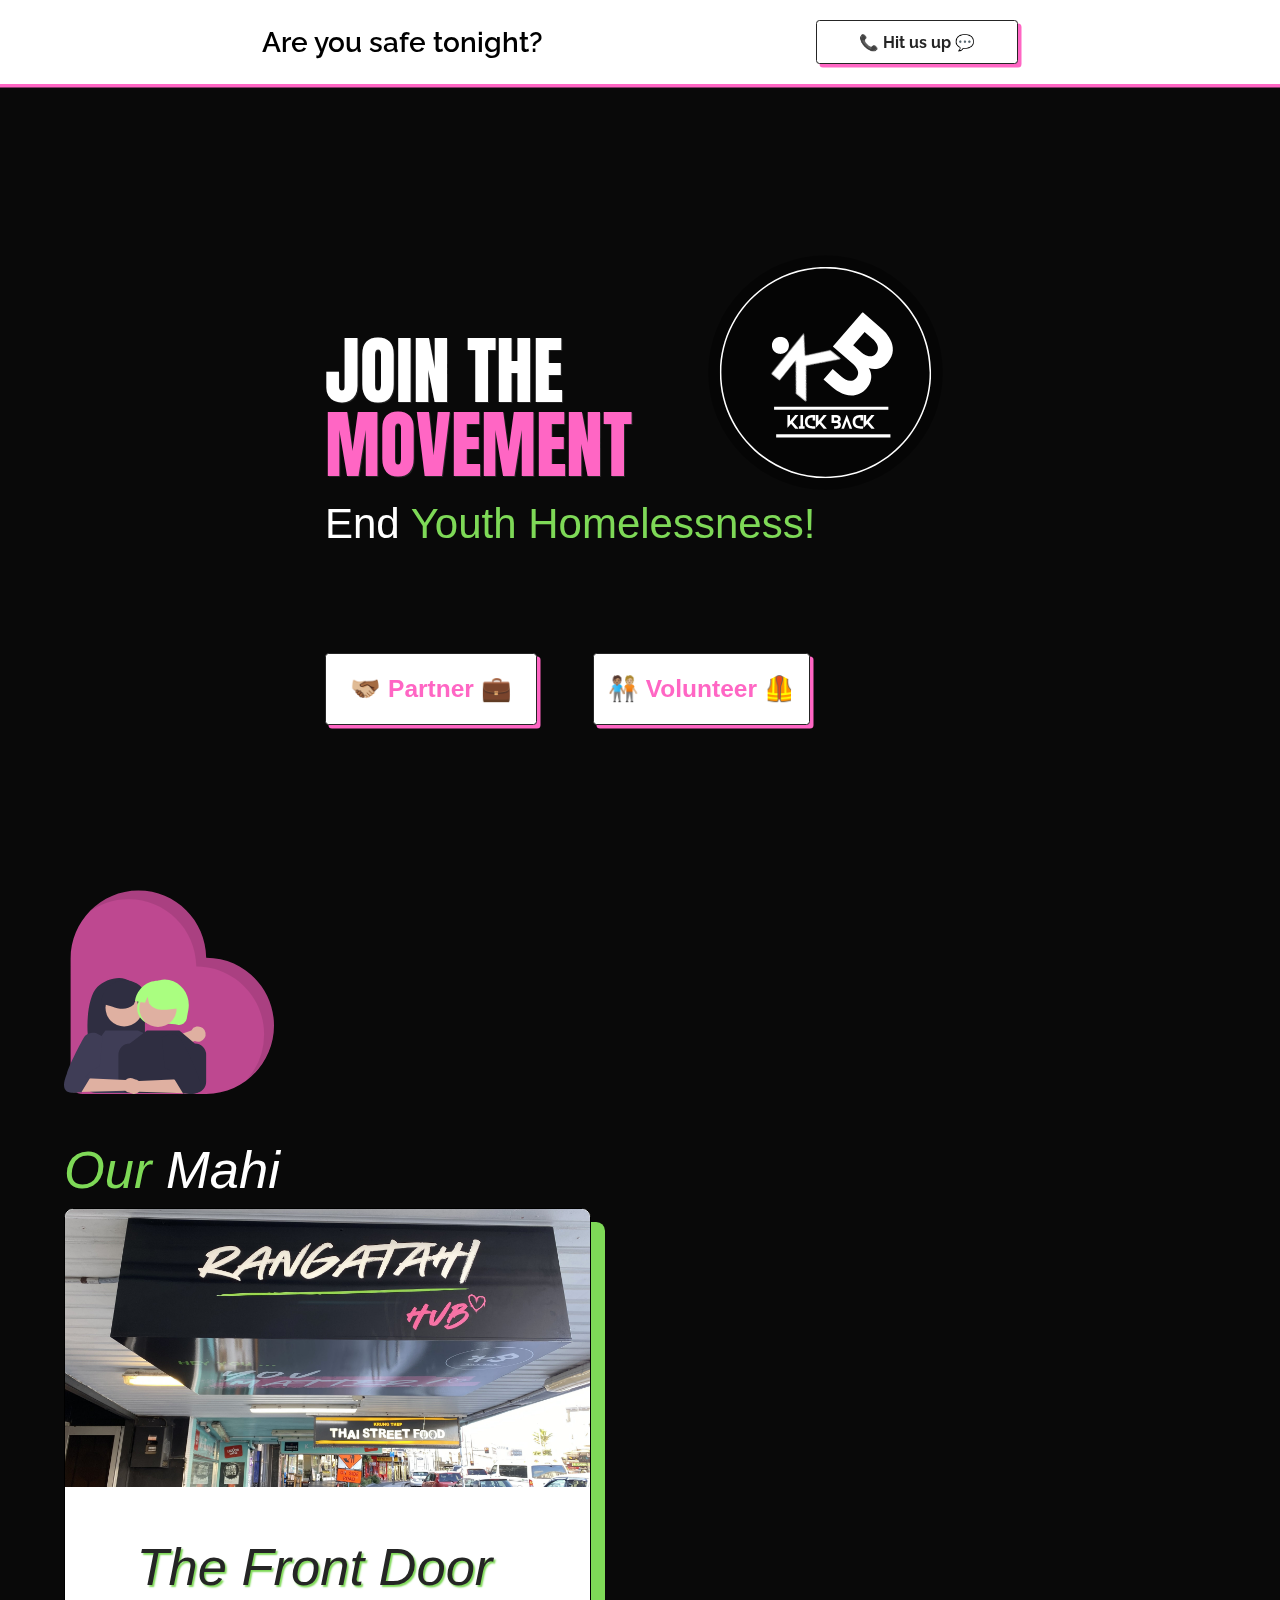
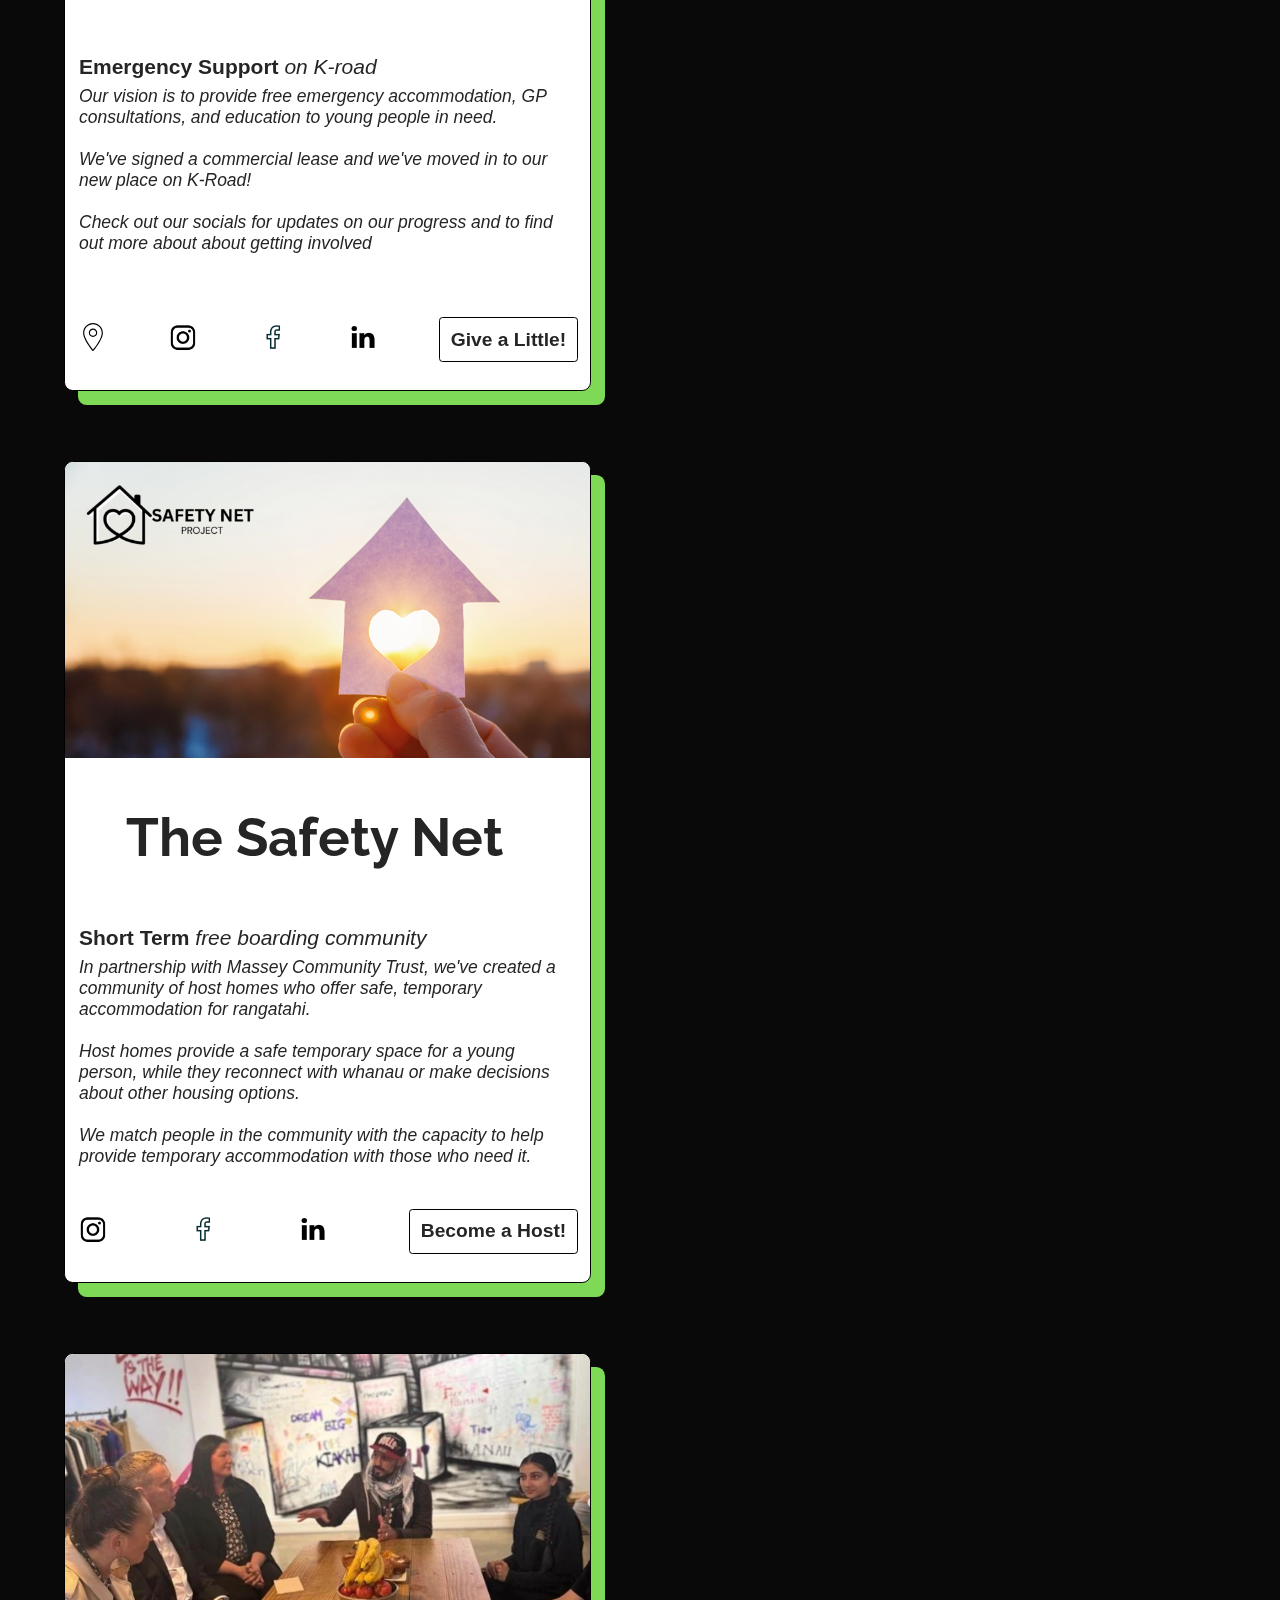
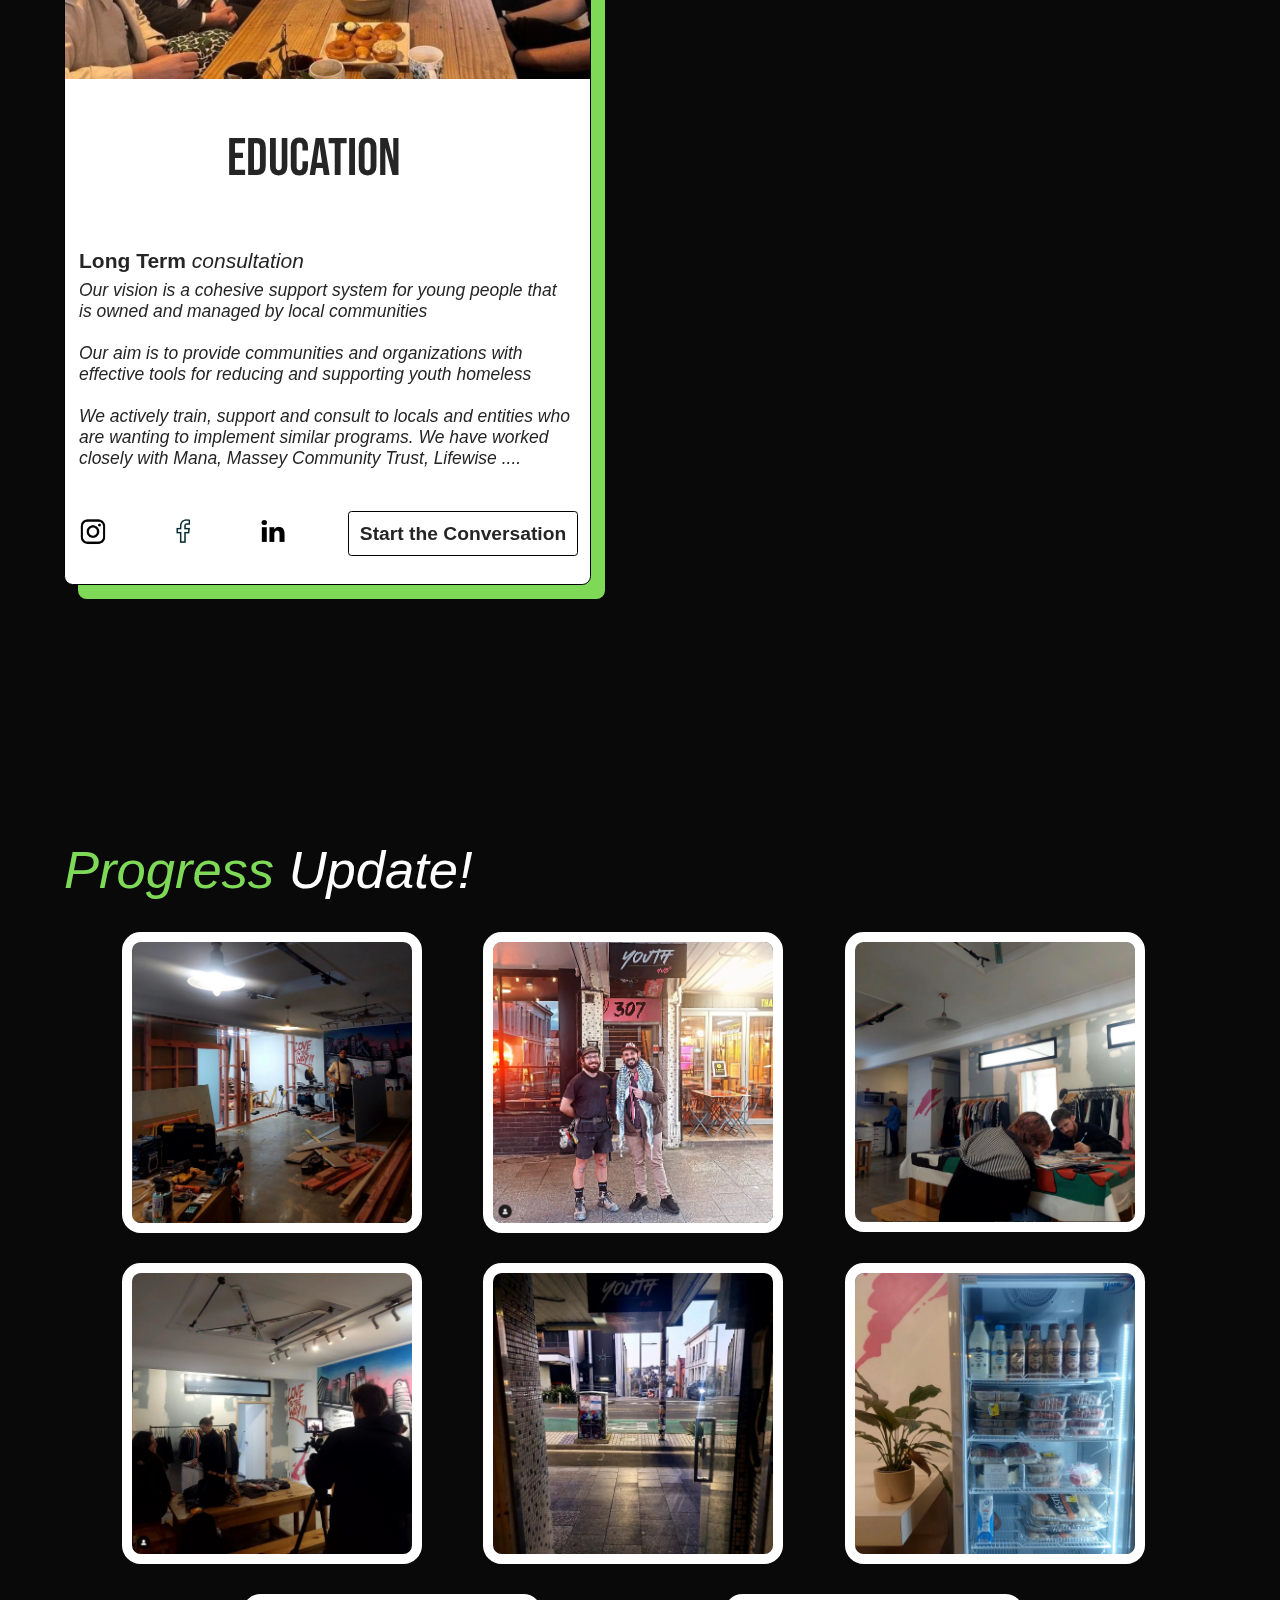
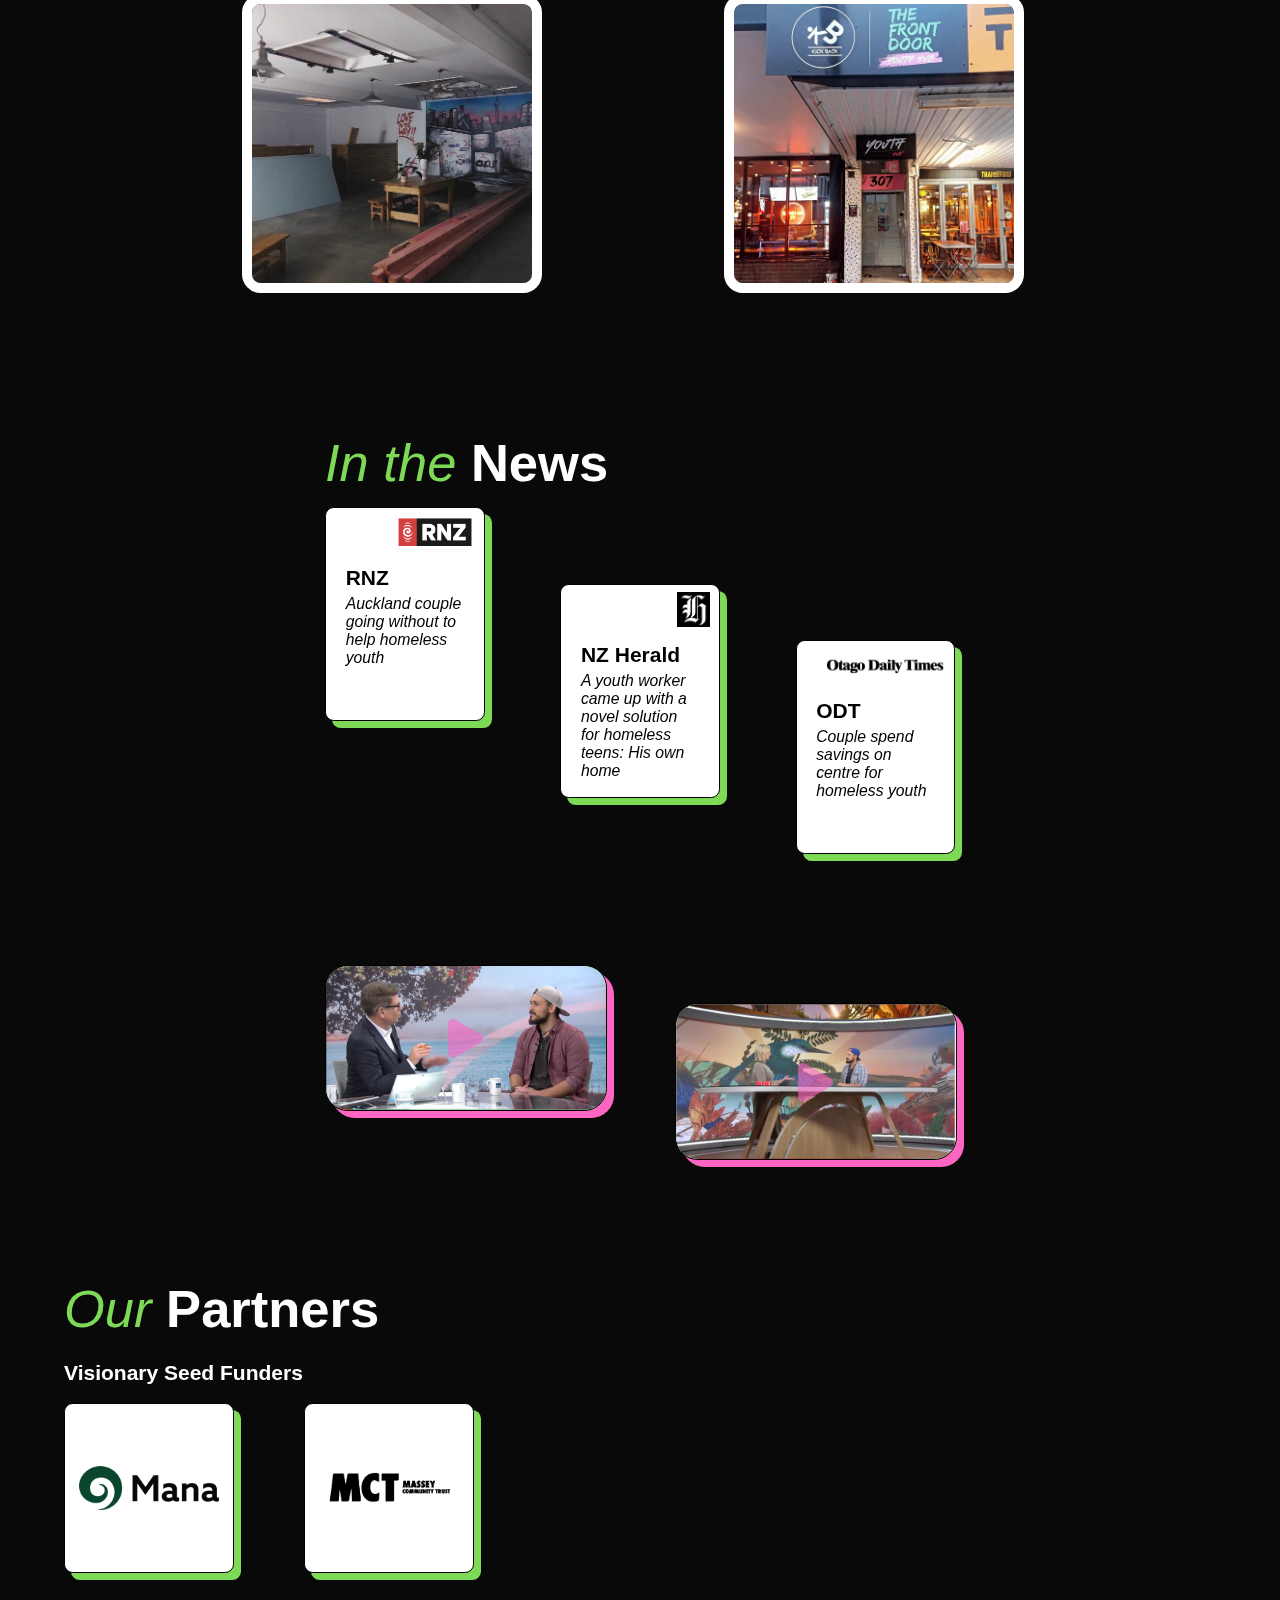
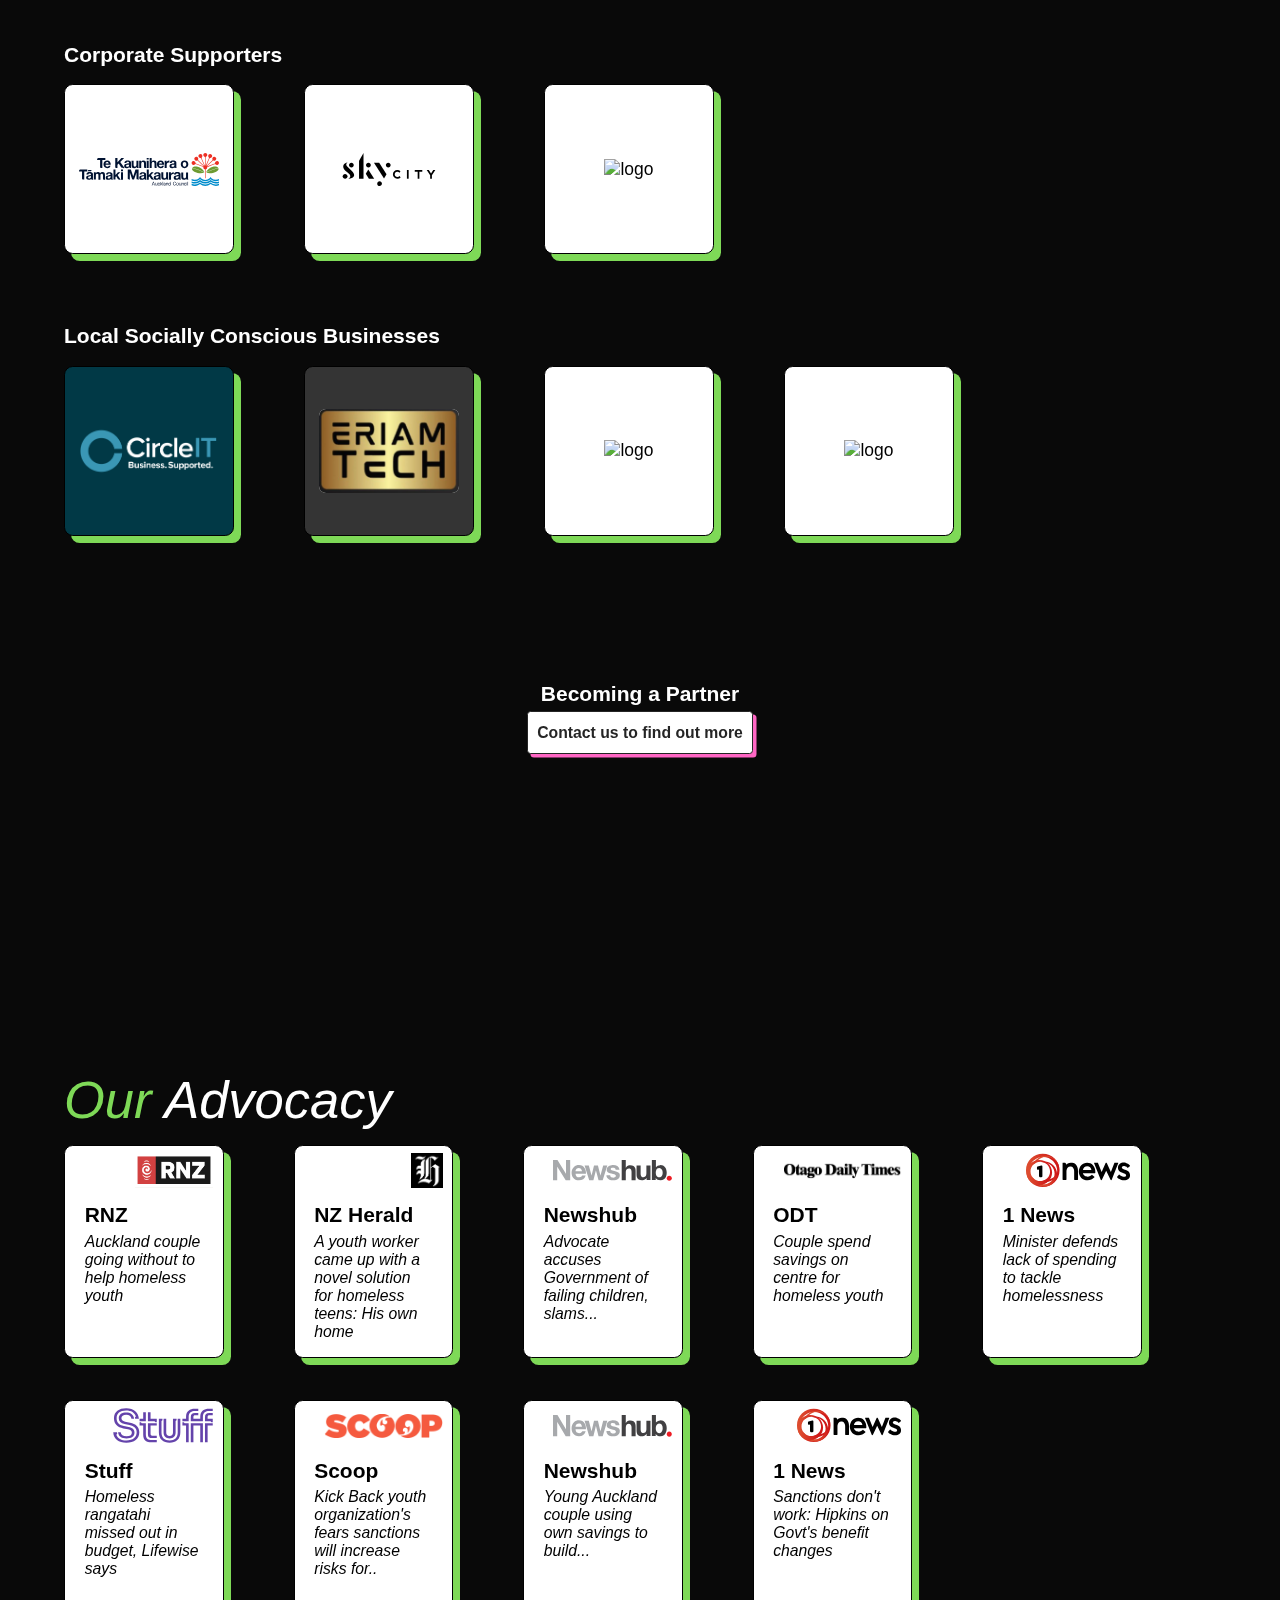
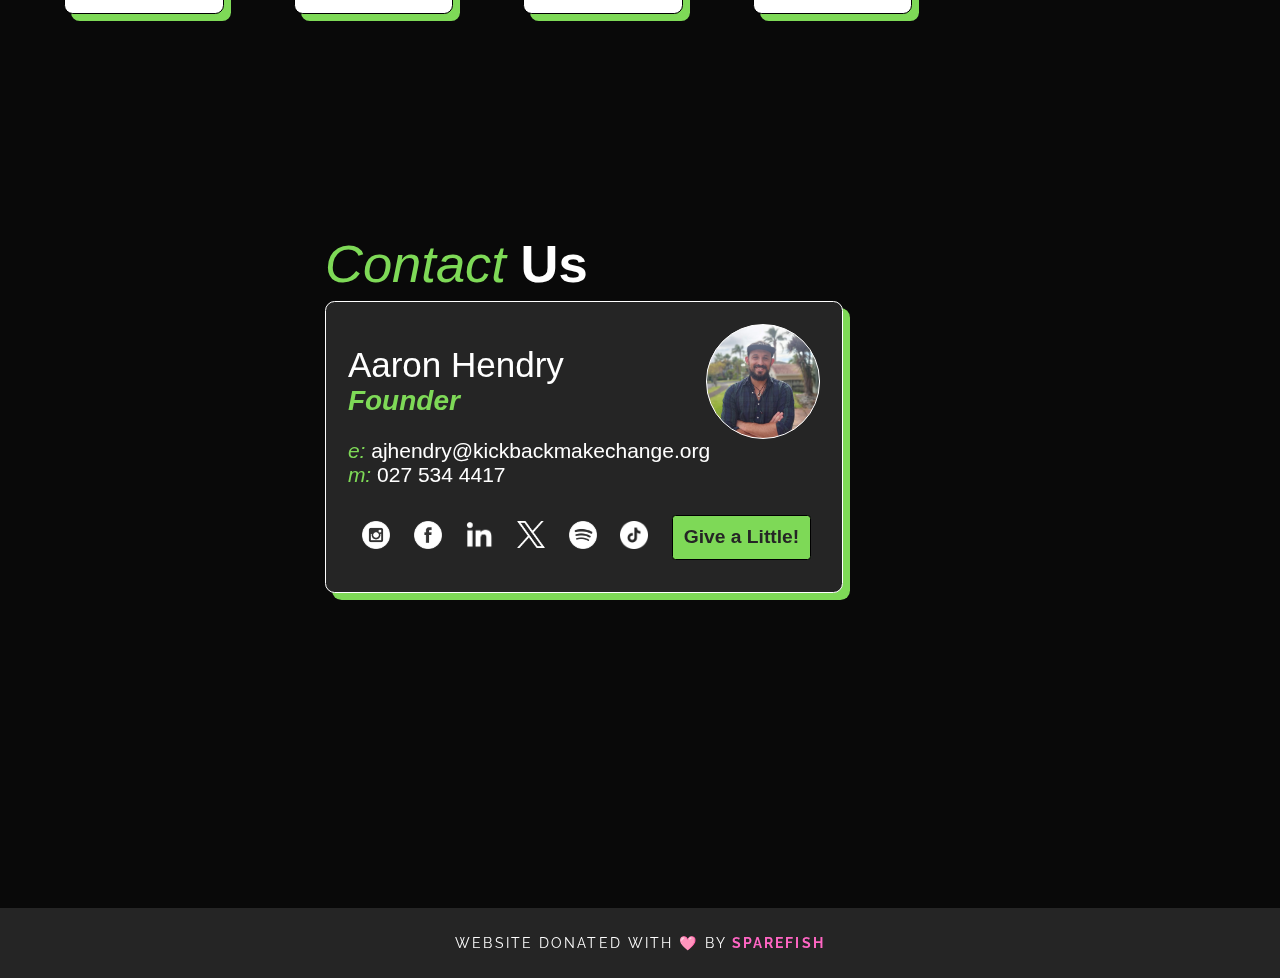
==== commit 7f690d46: "Final Draft" ====
--- a/website/index.html
+++ b/website/index.html
@@ -5,16 +5,22 @@
     <meta charset="UTF-8">
     <meta name="viewport" content="width=device-width, initial-scale=1.0">
     <title>Kick Back</title>
+    <link rel="preconnect" href="https://fonts.googleapis.com">
+    <link rel="preconnect" href="https://fonts.gstatic.com" crossorigin>
+    <link href="https://fonts.googleapis.com/css2?family=Anton&family=Bebas+Neue&family=Raleway:ital,wght@0,100..900;1,100..900&display=swap" rel="stylesheet">
+    <link href="https://fonts.cdnfonts.com/css/edo" rel="stylesheet">
+    <link href="https://cdn.jsdelivr.net/npm/lightbox2@2.11.3/dist/css/lightbox.min.css" rel="stylesheet" />
+    <script src="https://cdn.jsdelivr.net/npm/lightbox2@2.11.3/dist/js/lightbox.min.js"></script>
     <style>
         /* Your CSS styles go here */
         :root {
             --color-primary: black;
             --color-secondary: white;
-            --color-tertiary: #AAFE80;
-            --color-quarter: #FB5DBD;
+            --color-tertiary: #7ed957;
+            --color-quarter: #FF66c4;
             --color-charcoal: #252525;
             --color-background: var(--color-tertiary);
-            --color-background-trans: #aafe80e6;
+            --color-background-trans: #7ed957d8;
             --color-text-primary: var(--color-primary);
             --color-card-background: var(--color-secondary);
             --color-button-bg: var(--color-secondary);
@@ -45,6 +51,13 @@
             font-size: 7px;
         }
 
+        @font-face {
+            font-family: 'Hyperwave';
+            src: url('./fonts/Hyperwave.otf') format('opentype');
+            font-weight: normal;
+            font-style: italic;
+        }
+
         .cards {
             display: flex;
             flex-flow: column nowrap;
@@ -54,8 +67,8 @@
         }
 
         .card {
-            width: 30rem;
-            height: 20rem;
+            width: 40rem;
+            height: 25rem;
             margin-top: 1rem;
             margin-bottom: 3rem;
             color: var(--color-kb-card);
@@ -78,9 +91,9 @@
 
         .cd-header {
             font-size: 3rem;
-            font-weight: bold;
             margin-top: 2.063rem;
             margin-bottom: .75rem;
+            font-weight: 600;
         }
 
         .card:hover {
@@ -119,7 +132,7 @@
         }
 
         .news-card {
-            font-size: 2.5rem;
+            font-size: 2.25rem;
             padding: none;
             margin: none;
         }
@@ -146,16 +159,18 @@
         .partner-cards {
             display: flex;
             flex-flow: row nowrap;
-            justify-content: space-between;
+            justify-content: flex-start;
             align-items: flex-start;
             width: 100%;
             z-index: 1000;
             margin-top: 2.5rem;
+            margin-bottom: 10rem;
         }
 
         .partner-card {
-            height: 60rem;
-            width: 40rem;
+            padding: 2rem;
+            height: 20rem;
+            width: 20rem;
             color: var(--color-kb-card);
             background-color: var(--color-card-background);
             border-radius: 1.25rem;
@@ -164,8 +179,9 @@
             box-shadow: 1rem 1rem 0px 0px var(--color-tertiary);
             display: flex;
             flex-flow: column nowrap;
-            justify-content: space-between;
-            align-items: center;
+            justify-content: center;
+            align-items: center;
+            margin: 0 10rem 0 0;
         }
 
         .partner-card {
@@ -179,10 +195,6 @@
 
         .partner-card:hover {
             box-shadow: 2rem 2rem 0rem 0rem var(--color-tertiary);
-        }
-    
-        .partner-cards .partner-card:nth-child(2) {
-          margin-top: 10rem;
         }
 
         /*.news-cards .news-card:nth-child(3) {
@@ -238,15 +250,17 @@
             height: 100%;
             margin: 0;
             padding: 0;
-            background-image: url('./images/bg-large.jpg');
+            background-color: black;
+            /*background-image: url('./images/bg-large.jpg');
             background-repeat: no-repeat;
             background-size: cover;
             background-position: center;
-            background-attachment: fixed; /* This will fix the background image when scrolling */
+            background-attachment: fixed;/*
+            /*background-attachment: ; /* This will fix the background image when scrolling */
         }
 
         /* Add more @font-face rules for other font files */
-        @font-face {
+        /*@font-face {
             font-family: 'Family';
             src: url('./fonts/TestFamily-Italic.otf') format('opentype');
             font-weight: normal;
@@ -272,10 +286,10 @@
             src: url('./fonts/TestFamily-BoldItalic.otf') format('opentype');
             font-weight: bold;
             font-style: italic;
-        }
+        }*/
 
         body {
-            font-family: 'Family', sans-serif;
+            font-family: 'Raleway', sans-serif;
             background-color: var(--color-background);
             color: var(--color-text-primary);
             padding: 0px;
@@ -288,31 +302,46 @@
 
         header {
             font-size: 4rem;
-            font-weight: bold;
-            font-style: italic;
-            overflow: visible;
-            z-index: 1000;
+            font-weight: 600;
+            z-index: 2000;
             width: 100vw;
+            background-color: white;
+            color: black;
+            position: fixed;
+            top:0;
+            left: 0;
+            box-shadow: 0rem 0.5rem 0px 0px var(--color-quarter);
+            transition: height 0.25s ease;
+            height: 12rem;
+        }
+
+        .header-full {
+            height: 100vh;
         }
 
         .header {
-            max-height: 12rem;
+            display: flex;
+            flex-flow: row nowrap;
+            justify-content: space-evenly;
+            align-items: center;
+            height: 100%;
+            width: 100%;
+            height: 12rem;
+        }
+
+        .header div {
+            margin: 1.5rem;
+        }
+
+        .header-2 {
+            font-family: Anton, sans-serif;
+            max-height: 16rem;
             display: flex;
             flex-flow: row nowrap;
             justify-content: space-between;
-            max-width: 90rem;
             width: 100%;
             overflow: visible;
-        }
-
-        .header-2 {
-            max-height: 15rem;
-            display: flex;
-            flex-flow: row nowrap;
-            justify-content: space-between;
-            max-width: 90rem;
-            width: 100%;
-            overflow: visible;
+            font-weight: normal;
         }
 
         .highlight {
@@ -344,22 +373,26 @@
 
         main {
             min-height: 100vh;
-            padding-top: 2rem;
+            padding-top: 20rem;
         }
 
         main, header, footer {
+            width: 100vw;
+            display: flex;
+            flex-flow: column nowrap;
+            align-items: center;
+            justify-content: flex-start;
+
+        }
+
+        main, footer {
             background-color: var(--color-background-trans);
-            width: 100vw;
-            display: flex;
-            flex-flow: column nowrap;
-            align-items: center;
-            justify-content: flex-start;
-
         }
 
         main section {
             width: 100%;
             max-width: 90rem;
+            font-family: Bebas Nuei, sans-serif;
         }
 
         /*
@@ -369,13 +402,17 @@
         */
 
         h1 {
+            font-family: Anton, sans-serif;
+            font-weight: normal;
             font-size: 10.625rem;
-            font-weight: bold;
             padding: 0;
             margin: 0;
             -webkit-text-stroke: 0rem var(--color-text-shadow);
             text-shadow: 0.1rem 0.1rem 0 var(--color-text-shadow);
-
+            display: flex;
+            flex-flow: column nowrap;
+            line-height: 1;
+            padding-bottom: 2.5rem;
         }
 
         .italic {
@@ -402,7 +439,8 @@
             height: 100%;
             transition: box-shadow 0.65s ease;
             box-shadow: 1rem 1rem 0px 0px var(--color-quarter);
-            border-radius: 3.5rem;
+            border-radius: 3.25rem;
+            border: solid 0.125rem black;
             background-color: var(--color-video-icon);
         }
 
@@ -419,41 +457,6 @@
             z-index: 1000;
         }
 
-        .videos {
-            position: relative;
-            width: 100%;
-            display: flex;
-            flex-flow: row wrap;
-            justify-content: space-between;
-            align-items: flex-start;
-        }
-
-        .videos {
-
-            margin-top: 10rem;
-            margin-bottom: 12rem;
-
-        }
-
-        .videos .video-wrapper:nth-child(1) {
-            margin-right: 6rem;
-        }
-
-        .videos .video-wrapper:nth-child(2) {
-            margin-top: 5.5rem;
-        }
-
-
-       /* .videos div:nth-child(1) {
-            align-self: flex-start;
-            margin-top: 5rem;
-            margin-bottom: 5rem;
-        }
-
-        /*.videos div:nth-child(2) {
-            align-self: flex-start;
-        }*/
-
         .mahi {
             padding-top: 12rem;
         }
@@ -482,7 +485,7 @@
         h2 {
             padding: none;
             font-size: 7.5rem;
-            font-weight: bold;
+            font-family: 'Edo', sans-serif;
 
         }
 
@@ -661,6 +664,10 @@
             box-shadow: 0.5rem 0.5rem 0px 0px var(--color-quarter);
            }
         
+        .btn.cool.green {
+            box-shadow: 0.5rem 0.5rem 0px 0px var(--color-quarter);
+        }
+        
         .btn.cool:hover {
             box-shadow: 1rem 1rem 0px 0px var(--color-tertiary);
             cursor: pointer;
@@ -672,7 +679,7 @@
             min-height: 10rem;
         }
 
-        .partners, .people, .project {
+        .people, .project {
             padding-bottom: 20rem;
         }
 
@@ -690,7 +697,8 @@
         }
 
         .partner-link {
-            min-height: 50rem;
+            min-height: 30rem;
+            margin-bottom: 30rem;
             width: 100%;
             display: flex;
             flex-flow: column nowrap;
@@ -758,7 +766,7 @@
             justify-content: center;
             align-items: center;
             background-color: #252525;
-            padding: 2rem;
+            
             font-size: 2rem;
             letter-spacing: .3rem;
             text-transform: uppercase;
@@ -770,63 +778,6 @@
 
         }
 
-        .project-card {
-            display: flex;
-            flex-flow: column nowrap;
-            justify-content: space-between;
-            align-items: flex-start;
-            border-radius: 1.25rem;
-            transition: box-shadow 0.65s ease;
-            box-shadow: 2rem 2rem 0px 0px var(--color-tertiary);
-            font-size: 2.5rem;
-            background-color: white;
-            color: var(--color-charcoal);
-            border: solid 0.125rem black;
-            max-width: 75rem;
-        }
-
-        .project-card:hover, .project-card.float {
-            box-shadow: 3rem 3rem 0px 0px var(--color-tertiary);
-        }
-        
-        .p-header {
-            font-size: 3rem;
-            margin: 2.063rem 2.813rem 0rem 2rem;
-        }
-
-        .p-body {
-            margin: 1rem 2.813rem 2.063rem 2rem;
-        }
-
-        .socials {
-            display: flex;
-            flex-flow: row nowrap;
-            justify-content: space-between;
-            align-items: center;
-            width: 95%;
-            margin: 4rem 2rem;
-        }
-
-        .give {
-            font-size: 2.75rem;
-            padding: 1.5rem;
-            min-width: 66%;
-
-        }
-
-        .give:hover {
-            cursor: pointer;
-            box-shadow: none;
-        }
-
-        .socials img {
-            max-width: 4rem;
-        }
-
-        .people-card .socials .give {
-            min-width: 8%;
-        }
-
         .email:hover {
             cursor: pointer;
             color: var(--color-tertiary);
@@ -835,54 +786,488 @@
         .adv-cards {
             display: flex;
             flex-flow: row wrap;
+            justify-content: flex-start;
+            align-items: flex-start;
+        }
+
+        .adv-cards .news-card {
+            margin: 1rem 10rem 5rem 0rem;
+        }
+
+        .modal {
+            background-color: white;
+            margin: none;
+            padding: none;
+            width: 100vw;
+            min-height: 90vh;
+            display: none;
+            flex-flow: column nowrap;
+            justify-content: space-evenly;
+            align-items: center;
+            animation: slideInFromTop 0.4s ease;
+        }
+
+        .modal-content {
+            font-size: 3rem;
+            background-color: #252525;
+            color: black;
+            border-radius: 3.75rem;
+            min-height: 90vh;
+            width: 100%;
+            max-width: 90rem;
+            box-shadow: 2rem 2rem 0px 0px var(--color-tertiary);
+            display: flex;
+            flex-flow: column nowrap;
+            justify-content: space-evenly;
+            align-items: center;
+        }
+
+        .modal-header {
+            color: white;
+            font-size: 16rem;
+            font-family: 'Edo', sans-serif;
+            /*text-shadow: 0.5rem 0.5rem 0.5rem var(--color-tertiary);*/
+        }
+
+        .modal-body, .modal-footer {
+            display: flex;
+            flex-flow: row wrap;
+            justify-content: space-evenly;
+            align-items: center;
+            width: 100%;
+            max-width: 90rem;
+        }
+
+        .messenger {
+            cursor: pointer;
+            background-color: white;
+            border-radius: 1.25rem;
+            border: solid 0.125rem black;
+            box-shadow: 1rem 1rem 0px 0px var(--color-quarter);
+            width: 16rem;
+            height: 16rem;
+            display: flex;
+            justify-content: center;
+            align-items: center;
+            transition: box-shadow 0.65s ease;
+        }
+
+        .messenger:hover, .messenger:focus {
+            box-shadow: 2rem 2rem 0px 0px var(--color-tertiary);
+        }
+
+        #messenger {
+            width: 12rem;
+            height: 12rem;
+        }
+
+        .call-icon {
+            font-size: 7rem;
+            min-height: 14rem;
+            display: flex;
+            flex-flow: column nowrap;
+            justify-content: center;
+            align-items: center;
+            background-color: white;
+            padding: 0rem 3rem;
+            box-shadow: none;
+            transition: box-shadow 0.65s ease;
+            box-shadow: 1rem 1rem 0px 0px var(--color-quarter);
+            text-decoration: none;
+            color: black;
+        }
+
+        .call-icon:hover, .call-icon:focus {
+            cursor: pointer;
+            color: black;
+            border: solid 0.125rem black;
+            box-shadow: 2rem 2rem 0px 0px var(--color-tertiary);
+        } 
+
+        .modal-header-img {
+            width: 100%;
+            height: auto;
+            max-width: 75rem;
+            border-radius: 1.25rem;
+            box-shadow: 1rem 1rem 0px 0px var(--color-tertiary);
+            border: solid 0.125rem black;
+            transition: box-shadow 0.65s ease;
+        }
+
+        .modal-header-img:hover {
+            cursor: pointer;
+            box-shadow: 2rem 2rem 0px 0px var(--color-tertiary);
+
+        }
+
+        .modal-image-container {
+            position: relative;
+            width: auto;
+        }
+
+        .modal-image-overlay {
+            position: absolute;
+            color: white;
+            top: -3rem;
+            font-weight: bold;
+            font-size: 6rem;
+            text-shadow: 0rem 0rem 2rem var(--color-quarter);
+            z-index: 1;
+        }
+
+        .modal-image-overlay::before {
+            content: "";
+            position: absolute;
+            top: 0rem;
+            width: 105%;
+            height: 100%;
+            background-color: var(--color-highlight);
+            z-index: -1;
+        }
+
+        .header-grow {
+            animation: grow 0.2s forwards;
+        }
+
+        .header-shrink {
+            animation: shrink 0.2s forwards;
+        }
+
+        @keyframes slideInFromTop {
+            0% {
+                transform: translateY(-100%);
+            }
+
+            100% {
+                transform: translateY(0);
+             
+            }
+        }
+
+        @keyframes flipInHorizontally {
+            0% {
+                transform: rotateY(90deg);
+                opacity: 0;
+            }
+
+            100% {
+                transform: rotateY(0deg);
+                opacity: 1;
+            }
+        }
+
+        @keyframes grow {
+            to {
+                height: 100vh;
+            }
+        }
+
+        @keyframes shrink {
+            to {
+                height: 12rem;
+            }
+        }
+
+        @media screen and (orientation: landscape) {
+            .modal-header-img {
+                max-width: 45rem;
+            }
+
+            .modal-image-overlay {
+                font-size: 3rem;
+            }
+
+            .call-icon {
+                min-height: 9rem;
+                font-size: 4rem;
+                
+            }
+
+            #messenger {
+                width: 8rem;
+                height: 8rem;
+            }
+
+            .messenger {
+                width: 12rem;
+                height: 12rem;
+            }
+        }
+
+        .hero {
+            display: flex;
+            flex-flow: row wrap;
             justify-content: space-between;
-            align-items: flex-start;
+            align-items: flex-end;
+            width: 100%;
+            min-height: 30vh;
+
+        }
+
+        .btn.cool.big {
+            font-size: 5rem;
+            padding: 2rem;
+            font-weight: normal;
+            font-family: 'Edo', sans-serif;
+            box-shadow: none;
+            text-shadow: 0.25rem 0.25rem 0rem var(--color-quarter);
+        }
+
+        .end {
+            font-size: 6rem;
+            padding-bottom: 15rem;
+            font-weight: normal;
+            font-family: 'Bebas Neue', sans-serif;
+            color: var(--color-tertiary);       
+        }
+
+        .intro {
+            background-color: white;
+            
+        }
+
+        nav {
+            font-size: 4rem;
+            z-index: 10000;
+            width: 10rem;
+            min-height: calc(12rem);
+            background-color: var(--color-tertiary);
+            color: black;
+            position: fixed;
+            top: 0;
+            left: 0;   
+            transition: width 0.25s ease;
+            
+        }
+
+        #header-logo {
+            max-width: 37rem;
+            padding-top: 0rem;
+        }
+
+        .fade-to-green {
+            animation: fade-to-green 0.65s ease;
+        }
+
+        .fade-to-pink {
+            animation: fade-to-pink 0.65s ease;
+        }
+
+        @keyframes menu-grow {
+            to {
+                width: 50vw;
+            }
+        }
+
+        @keyframes fade-to-green {
+            to {
+                color: var(--color-tertiary);
+            }
+        }
+
+        @keyframes fade-to-pink {
+            to {
+                color: var(--color-secondary);
+            }
         }
 
     </style>
+    <link rel="stylesheet" href="./css/styles.css">
 </head>
 
 <body>
     <header>
-        <div class="header">
-        <section>Are you safe tonight? <span class="btn pink" onclick="scrollToId('front-door')">Hit us up</span>
-        </section>
-    </div>
+        <div class="header" onclick="handleHeader();">
+            <div id="hit-us-up-txt">Are you safe tonight?</div>
+            <div id="hit-us-up-btn" class="btn cool green">📞 Hit us up 💬</span></div>
+        </div>
+        <div id="hit-us-up" class="modal">
+            <div class="modal-footer mc">
+                <a class="call-icon btn" href="tel:0800-5425-2225">Call 0800 kick back 📞</a>
+            </div>
+            <div class="modal-image-container">
+                <div class="modal-image-overlay">Go to 307 K-Road</div>
+                <img class="modal-header-img" src="./images/frontdoor-sign.jpg" alt="Front Door Sign" onclick="window.open('https://maps.app.goo.gl/nmLaCAnuJk3yz1Z57');">
+            </div>
+            <div class="modal-body mc">
+                <div class="messenger" onclick="window.open('https://m.me/121841164182718')">
+                    <svg id="messenger"  fill="none" xmlns="http://www.w3.org/2000/svg" width="100%" height="100%" viewBox="0 0 80 80"><path fill-rule="evenodd" clip-rule="evenodd" d="M40 .914C17.995.914.937 17.033.937 38.804c0 11.389 4.668 21.23 12.268 28.026a3.12 3.12 0 011.05 2.227l.212 6.95c.068 2.215 2.358 3.658 4.386 2.763l7.753-3.423a3.115 3.115 0 012.087-.153A42.602 42.602 0 0040 76.695c22.005 0 39.063-16.118 39.063-37.89C79.063 17.033 62.005.915 40 .915z" fill="url(#paint0_radial)"/><path fill-rule="evenodd" clip-rule="evenodd" d="M16.543 49.886L28.018 31.68a5.86 5.86 0 018.472-1.563l9.127 6.844c.837.628 1.989.625 2.823-.008L60.765 27.6c1.645-1.248 3.793.72 2.692 2.467L51.982 48.272a5.86 5.86 0 01-8.472 1.563l-9.127-6.845A2.344 2.344 0 0031.56 43l-12.325 9.354c-1.646 1.248-3.793-.72-2.692-2.467z" fill="#fff"/><defs><radialGradient id="paint0_radial" cx="0" cy="0" r="1" gradientUnits="userSpaceOnUse" gradientTransform="rotate(-57.092 80.25 24.628) scale(85.1246)"><stop stop-color="#09F"/><stop offset=".61" stop-color="#A033FF"/><stop offset=".935" stop-color="#FF5280"/><stop offset="1" stop-color="#FF7061"/></radialGradient></defs></svg>
+                </div>
+                <div class="messenger" onclick="window.open('https://ig.me/m/kick_back_make_change')">
+                    <img id="messenger" src="./images/logo-insta-full.png" alt="Instagram">
+                </div>
+            </div>
+        </div>        
     </header>
     <div id="vid-wrapper">
         <video autoplay muted loop id="vid" playsinline>
-            <source src="./videos/bg-vid.mp4" type="video/mp4">
+            <!--<source src="./videos/bg-vid.mp4" type="video/mp4">-->
         </video>
     </div>
-    <header>
-        <div class="header">
-        <section>kickback - <span class="highlight">make change</span></section>
-        <section><svg id="logo" width="511" height="428" viewBox="0 0 511 428" fill="none"
-                xmlns="http://www.w3.org/2000/svg">
-                <path
-                    d="M486.703 105.314C478.403 91.4592 467.493 79.9467 455.445 69.3712C436.972 53.1733 417.896 37.5779 400.493 20.2421C388.914 8.72959 382.22 8.26106 371.176 21.4469C340.855 57.524 309.33 92.664 277.47 127.402C268.233 137.442 268.367 142.931 279.009 151.766C303.507 172.181 327.402 193.332 350.293 215.487C367.294 231.952 369.034 249.957 357.99 263.411C345.675 278.404 328.874 279.408 308.326 264.75C295.943 255.914 284.297 245.874 273.387 235.299C266.626 228.739 261.874 229.543 258.193 236.705C251.366 250.091 224.191 259.06 235.971 273.853C255.315 298.283 281.151 318.698 312.676 328.738C338.513 336.971 362.408 334.226 384.228 317.627C414.616 294.535 423.786 265.084 408.659 228.07C423.652 230.279 436.168 231.484 449.957 227.401C501.964 201.297 515.685 153.707 486.703 105.314ZM421.51 179.209C387.307 182.89 371.912 155.782 350.36 139.517C345.808 136.037 349.824 132.556 352.368 129.611C356.719 124.591 360.668 119.17 365.688 114.886C375.795 106.118 380.279 88.3803 394.871 88.3133C408.793 88.2464 443.464 133.493 443.531 147.683C443.598 162.275 436.838 173.051 421.51 179.209Z"
-                    fill="#FB5DBD" />
-                <path
-                    d="M91.1942 157.589C115.424 138.045 129.346 111.271 153.108 88.2464C154.513 114.819 156.12 138.313 156.856 161.806C157.124 170.842 159.533 173.118 168.569 170.842C187.846 165.956 207.926 163.747 226.734 157.589C247.417 150.829 263.949 153.64 278.474 169.838C282.824 174.657 288.313 178.406 296.68 185.501C269.973 190.922 246.546 195.741 223.053 200.36C207.457 203.439 191.862 206.919 176.066 208.927C164.285 210.4 161.206 215.353 161.407 227.066C162.21 267.36 161.742 307.654 161.742 350.29C136.776 335.23 117.097 321.777 120.846 288.645C124.259 258.726 121.582 228.137 121.582 191.859C101.435 216.758 83.6977 236.169 69.0393 257.588C56.9244 275.258 49.8964 261.738 41.195 255.847C32.0921 249.623 23.9262 244.469 35.5726 231.484C52.8414 212.274 67.8345 191.056 82.6268 168.767C81.4889 166.826 82.2252 165.287 83.363 163.948C84.434 162.609 85.6388 161.405 86.9105 160.2C88.1822 159.062 89.5878 158.058 91.1942 157.589Z"
-                    fill="#FB5DBD" />
-                <path
-                    d="M82.4928 168.7C77.1381 165.956 72.6536 170.24 67.6336 170.775C46.0141 173.118 29.08 159.798 27.8082 139.049C26.6034 119.036 43.8722 102.302 64.3538 103.574C84.9693 104.846 98.6907 122.315 95.5448 143.533C94.9424 147.349 93.1352 151.03 93.0682 155.983C94.273 157.188 94.4069 156.92 94.4738 156.786C93.4698 157.589 92.4658 158.526 90.7925 160.334C90.0562 161.07 90.324 160.802 90.4578 160.735C89.5877 161.605 88.5837 162.609 86.8434 164.35C86.1072 165.086 86.308 164.885 86.4418 164.751C85.6386 165.621 84.6346 166.625 82.8944 168.299C82.0912 168.968 82.3589 168.767 82.4928 168.7Z"
-                    fill="#FB5DBD" />
-                <path
-                    d="M477.703 65.3144C469.403 51.4592 458.493 39.9467 446.445 29.3712C427.972 13.1733 408.896 -2.42214 391.493 -19.7579C379.914 -31.2704 373.22 -31.7389 362.176 -18.5531C331.855 17.524 300.33 52.664 268.47 87.4024C259.233 97.4424 259.367 102.931 270.009 111.766C294.507 132.181 318.402 153.332 341.293 175.487C358.294 191.952 360.034 209.957 348.99 223.411C336.675 238.404 319.874 239.408 299.326 224.75C286.943 215.914 275.297 205.874 264.387 195.299C257.626 188.739 252.874 189.543 249.193 196.705C242.366 210.091 215.191 219.06 226.971 233.853C246.315 258.283 272.151 278.698 303.676 288.738C329.513 296.971 353.408 294.226 375.228 277.627C405.616 254.535 414.786 225.084 399.659 188.07C414.652 190.279 427.168 191.484 440.957 187.401C492.964 161.297 506.685 113.707 477.703 65.3144ZM412.51 139.209C378.307 142.89 362.912 115.782 341.36 99.5173C336.808 96.0368 340.824 92.5563 343.368 89.6112C347.719 84.5912 351.668 79.1696 356.688 74.8859C366.795 66.1176 371.279 48.3803 385.871 48.3133C399.793 48.2464 434.464 93.4933 434.531 107.683C434.598 122.275 427.838 133.051 412.51 139.209Z"
-                    fill="var(--color-logo)" />
-                <path
-                    d="M82.1942 117.589C106.424 98.0448 120.346 71.2715 144.108 48.2464C145.513 74.8189 147.12 98.3125 147.856 121.806C148.124 130.842 150.533 133.118 159.569 130.842C178.846 125.956 198.926 123.747 217.734 117.589C238.417 110.829 254.949 113.64 269.474 129.838C273.824 134.657 279.313 138.406 287.68 145.501C260.973 150.922 237.546 155.741 214.053 160.36C198.457 163.439 182.862 166.919 167.066 168.927C155.285 170.4 152.206 175.353 152.407 187.066C153.21 227.36 152.742 267.654 152.742 310.29C127.776 295.23 108.097 281.777 111.846 248.645C115.259 218.726 112.582 188.137 112.582 151.859C92.435 176.758 74.6977 196.169 60.0393 217.588C47.9244 235.258 40.8964 221.738 32.195 215.847C23.0921 209.623 14.9262 204.469 26.5726 191.484C43.8414 172.274 58.8345 151.056 73.6268 128.767C72.4889 126.826 73.2252 125.287 74.363 123.948C75.434 122.609 76.6388 121.405 77.9105 120.2C79.1822 119.062 80.5878 118.058 82.1942 117.589Z"
-                    fill="var(--color-logo)" />
-                <path
-                    d="M73.4928 128.7C68.1381 125.956 63.6536 130.24 58.6336 130.775C37.0141 133.118 20.08 119.798 18.8082 99.0488C17.6034 79.0357 34.8722 62.3024 55.3538 63.5741C75.9693 64.8459 89.6907 82.3155 86.5448 103.533C85.9424 107.349 84.1352 111.03 84.0682 115.983C85.273 117.188 85.4069 116.92 85.4738 116.786C84.4698 117.589 83.4658 118.526 81.7925 120.334C81.0562 121.07 81.324 120.802 81.4578 120.735C80.5877 121.605 79.5837 122.609 77.8434 124.35C77.1072 125.086 77.308 124.885 77.4418 124.751C76.6386 125.621 75.6346 126.625 73.8944 128.299C73.0912 128.968 73.3589 128.767 73.4928 128.7Z"
-                    fill="var(--color-logo)" />
-            </svg>
+    <main>
+        <section class="hero">
+            <h1><span style="">JOIN THE<br></span><span id="movement" class="prom">MOVEMENT</span></h1>
+            <img id="header-logo" src="./images/logo-kickback-dark.svg" alt="Kick Back Logo">
         </section>
-    </div>
-    </header>
-    <main>
-        <section class="videos">
+        <section class="">
+            <div class="end edo"><span style="color: white;">End</span> Youth Homelessness!</div>
+        </section>
+        <section class="hero-btn">
+            <div class="btn med cool" onclick="scrollToId('contact');" >🫱🏼‍🫲🏾 Partner 💼</div>
+            <div class="btn med cool" onclick="scrollToId('contact');">🧑🏽‍🤝‍🧑🏼 Volunteer 🦺</div>
+        </section>
+        <div class="img-hug full">
+            <svg id="img-hug" xmlns="http://www.w3.org/2000/svg" xmlns:xlink="http://www.w3.org/1999/xlink" data-name="Layer 1" width="667.1889" height="648.09919" viewBox="0 0 667.1889 648.09919"><path d="M731.16,329.07779h0c-.99343-118.05925-96.9653-213.474-215.24736-213.539-119.30334-.065-215.54446,97.80088-215.54446,217.04852V723.62367a38.06566,38.06566,0,0,0,38.06565,38.06566H731.16c118.95982,0,215.39591-98.293,215.39591-217.25277S850.11982,329.07779,731.16,329.07779Z" transform="translate(-279.36708 -113.68188)" fill="#FB5DBD" fill-opacity="0.75"/><path d="M731.16,327.22093h0c-.99343-118.05925-96.9653-213.47406-215.24736-213.539-64.67448,0-122.55285,28.72564-162.02971,74.0609A213.10271,213.10271,0,0,1,484.346,143.39164c118.28208.065,214.254,95.47982,215.24733,213.539h0c118.95982,0,215.39591,96.43609,215.39591,215.39591a214.60667,214.60667,0,0,1-52.72556,141.18646,215.03379,215.03379,0,0,0,84.2922-170.89624C946.55591,423.657,850.11982,327.22093,731.16,327.22093Z" transform="translate(-279.36708 -113.68188)" opacity="0.1" style="isolation:isolate"/><path d="M530.21857,459.34959c-8.77835-27.97616-28.74047-53.63489-56.34769-63.09234C446.262,386.79978,405.83571,401.20658,385.08,421.892c-37.96615,37.83783-39.89895,176.50419-13.81463,217.58144,5.18824-.27463,23.09094-.47776,28.342-.67443l7.42834-24.7583V638.555c40.98648-1.26665,86.60616,32.44552,126.351.34661C537.21339,609.81844,538.99685,487.32575,530.21857,459.34959Z" transform="translate(-279.36708 -113.68188)" fill="#2f2e41"/><circle cx="191.01404" cy="374.23728" r="59.20984" fill="#dfb0a1"/><path d="M511.06536,410.81752c-22.61753-13.78871-52.76085-14.18618-75.73583-.99844-22.9732,13.18775-37.83151,39.41789-37.33189,65.90322,33.09658,1.522,67.427,32.6052,103.118,1.98674l8.33164-20.3911,4.912,20.40618q16.11316-.00159,32.28754-.04239C547.84636,451.21894,533.68453,424.60625,511.06536,410.81752Z" transform="translate(-279.36708 -113.68188)" fill="#2f2e41"/><path d="M524.284,450.9665c13.58777-25.98266,37.7731-47.70649,66.61777-52.13235a61.75329,61.75329,0,0,1,22.75765,1.14965c42.47177,9.5318,69.04236,51.86931,60.74091,94.5986-1.64669,8.476-3.5699,17.24491-4.94388,26.98169a24.4543,24.4543,0,0,1-29.43616,20.415l-.15774-.03429-7.268-1.554c-21.6-4.57421-46.31539.59487-69.7494.31242-34.92653-.421-59.47338-34.514-48.33735-67.62034A152.98331,152.98331,0,0,1,524.284,450.9665Z" transform="translate(-279.36708 -113.68188)" fill="#AAFE80"/><circle cx="298.75837" cy="375.98648" r="59.20984" fill="#dfb0a1"/><path d="M551.71845,406.58684c24.69963-9.5713,54.43809-4.63148,74.71856,12.41166,20.27873,17.04282,30.26386,45.48727,25.088,71.46674C618.681,486.11,579.39446,510.63158,549.68116,474.18359l-4.594-21.54317-8.44352,19.2158q-15.85887-2.85127-31.77107-5.752C508.372,439.84644,527.01721,416.15786,551.71845,406.58684Z" transform="translate(-279.36708 -113.68188)" fill="#AAFE80"/><path d="M720.07866,552.39292a24.1041,24.1041,0,0,0-36.19122,7.50282L516.75755,618.61481l16.58379,35.24532,161.79922-60.29989a24.23473,24.23473,0,0,0,24.9381-41.16732Z" transform="translate(-279.36708 -113.68188)" fill="#dfb0a1"/><path d="M541.48719,591.11274l-24.69011,10.68271-13.19589,5.7154-8.61029,3.71867a27.77552,27.77552,0,0,0-10.02981,4.99314A28.04031,28.04031,0,0,0,509.29943,665.449l50.53246-5.77367a10.09712,10.09712,0,0,0,7.16742-4.34957c1.66846-2.44022,17.26786-9.79112,16.514-12.64117l6.6755-3.06105,9.68765-3.03484L636.24783,619.856h0L630.748,599.51673h0l5.088-24.96751c-.76119-2.81572-83.28837,17.99318-85.9268,16.74873A10.04533,10.04533,0,0,0,541.48719,591.11274Z" transform="translate(-279.36708 -113.68188)" fill="#3f3d56"/><path d="M612.25806,758.70472H381.4177a36.11016,36.11016,0,0,1-36.11016-36.11016V637.60985a36.11016,36.11016,0,0,1,36.11016-36.11016l29.53-41.6077H514.02442l98.23364,41.6077a36.11015,36.11015,0,0,1,36.11015,36.11016v84.98471A36.11015,36.11015,0,0,1,612.25806,758.70472Z" transform="translate(-279.36708 -113.68188)" fill="#3f3d56"/><path d="M694.90021,758.70472H488.4362A36.11016,36.11016,0,0,1,452.326,722.59456V637.60985a36.11016,36.11016,0,0,1,36.11016-36.11016l54.36548-41.6077H645.87843l49.02178,41.6077a36.11016,36.11016,0,0,1,36.11016,36.11016v84.98471A36.11016,36.11016,0,0,1,694.90021,758.70472Z" transform="translate(-279.36708 -113.68188)" fill="#2f2e41"/><path d="M509.37885,748.16663a23.18264,23.18264,0,0,1-35.42065,3.0022L329.73933,755.832l-18.43991.59626h0c-18.96735.61328-29.89283-21.331-17.97144-36.09638L306.13706,704.467l45.81424,7.18573,16.56586.726,106.58868,4.671a23.30816,23.30816,0,0,1,34.27295,31.117Z" transform="translate(-279.36708 -113.68188)" fill="#dfb0a1"/><path d="M382.16322,568.41992s-27.49085-6.97525-40.521,15.46311c-10.43158,17.96362-45.91672,85.90365-53.283,113.78781-35.94223,86.61871,47.62448,52.125,45.28635,60.29578L361.603,712.07575c12.14765-6.07379-11.23529,1.76519-14.31555-2.59l21.43085-23.29205,24.29529-12.14765,8.91449-95.10583Z" transform="translate(-279.36708 -113.68188)" fill="#3f3d56"/><path d="M482.94351,751.78681a23.18264,23.18264,0,0,0,35.42066,3.00219L662.583,759.45221l18.43991.59625h0c18.96735.61328,29.89282-21.331,17.97143-36.09637L686.1853,708.08722,640.37106,715.273l-16.56585.726-106.58869,4.671a23.30816,23.30816,0,0,0-34.27295,31.117Z" transform="translate(-279.36708 -113.68188)" fill="#dfb0a1"/><path d="M610.15915,572.0401s27.49084-6.97525,40.521,15.46311c10.43157,17.96362,45.91671,85.90365,53.283,113.78781,35.94224,86.61871-47.62448,52.125-45.28634,60.29577l-27.9574-45.89087c-12.14764-6.07379,11.23529,1.7652,14.31555-2.59L623.6041,689.8139l-24.29529-12.14764-8.91449-95.10583Z" transform="translate(-279.36708 -113.68188)" fill="#2f2e41"/></svg>
+        </div>       
+        <section class="project full" id="front-door-head">
+            <div class="header-2">
+                <h2 class="italic edo"><span class="prom-2">Our </span>Mahi</h2>
+            </div>
+        </section>
+        <section class="project sidescroll full" id="front-door">
+            <div class="project-card">
+                <div class="modal-image-container">
+                    <img class="p-header-img" src="./images/frontdoor-sign.jpg" alt="Front Door Sign" onclick="window.open('https://maps.app.goo.gl/nmLaCAnuJk3yz1Z57');">
+                </div>
+                <h2 class="center italic edo boxer">The Front Door</h2>
+                <div class="p-header bold">Emergency Support <span class="italic">on K-road</span><br></div>
+                <div class="p-body italic">Our vision is to provide free emergency accommodation, GP consultations, and education to young people in need.<br><br>We've signed a commercial lease and we've moved in to our new place on K-Road!<br><br>Check out our socials for updates on our progress and to find out more about about getting involved<br><br></div>
+                <div class="socials">
+                    <div class="soc-item">
+                        <a href="https://maps.app.goo.gl/uHECEc3TY1x3qQF28" target="_blank">
+                            <span class="socicon socicon-maps"><img src="./images/logo-maps.svg"/></span>
+                        </a>
+                    </div>
+                    <div class="soc-item">
+                        <a href="https://www.instagram.com/kick_back_make_change/" target="_blank">
+                            <span class="socicon socicon-instagram"><img src="./images/logo-insta.png"/></span>
+                        </a>
+                    </div>
+                    <div class="soc-item">
+                        <a href="https://www.facebook.com/p/Kick-Back-100091386001694/" target="_blank">
+                            <span class="socicon socicon-facebook"><img src="./images/logo-facebook.png"/></span>
+                        </a>
+                    </div>
+                    <div class="soc-item">
+                        <a href="https://www.linkedin.com/company/kickbackmakechange/?originalSubdomain=nz" target="_blank">
+                            <span class="socicon socicon-linkedin"><img src="./images/logo-linkedin.png"/></span>
+                        </a>
+                    </div>
+                    <div class="btn give" onclick="window.open('https://givealittle.co.nz/cause/help-us-kick-back-against-youth-homelessness', '_blank')" >Give a Little!</div>
+                </div>
+            </div>
+            <div class="project-card">
+                <div class="modal-image-container">
+                    <img class="p-header-img" src="./images/header-sn.png" alt="Front Door Sign" onclick="window.open('https://maps.app.goo.gl/nmLaCAnuJk3yz1Z57');">
+                </div>
+                <h2 class="center raleway">The Safety Net</h2>
+                <div class="p-header bold">Short Term <span class="italic">free boarding community</span><br></div>
+                <div class="p-body italic">In partnership with Massey Community Trust, we've created a community of host homes who offer safe, temporary accommodation for rangatahi.<br><br>
+                    Host homes provide a safe temporary space for a young person, while they reconnect with whanau or make decisions about other housing options.<br><br>
+                    We match people in the community with the capacity to help provide temporary accommodation with those who need it.
+                </div>
+                <div class="socials">
+                    <div class="soc-item">
+                        <a href="https://www.instagram.com/thesafetynetprojectnz/?fbclid=IwAR1uFPhxR-x0fU6tfGbqLXQ8eK0tzVPAfCrlj0s7qxMADb7Be47_jMjxnfo" target="_blank">
+                            <span class="socicon socicon-instagram"><img src="./images/logo-insta.png"/></span>
+                        </a>
+                    </div>
+                    <div class="soc-item">
+                        <a href="https://www.facebook.com/thesafetynetprojectnz" target="_blank">
+                            <span class="socicon socicon-facebook"><img src="./images/logo-facebook.png"/></span>
+                        </a>
+                    </div>
+                    <div class="soc-item">
+                        <a href="https://www.linkedin.com/company/kickbackmakechange/?originalSubdomain=nz" target="_blank">
+                            <span class="socicon socicon-linkedin"><img src="./images/logo-linkedin.png"/></span>
+                        </a>
+                    </div>
+                    <div class="btn give" onclick="scrollToId('contact')" >Become a Host!</div>
+                </div>
+            </div>
+            <div class="project-card">
+                <div class="modal-image-container">
+                    <img class="p-header-img" src="./images/header-ed.jpg" alt="Front Door Sign" onclick="window.open('https://maps.app.goo.gl/nmLaCAnuJk3yz1Z57');">
+                </div>
+                <h2 class="center bebas light">Education</h2>
+                <div class="p-header bold">Long Term <span class="italic">consultation</span><br></div>
+                <div class="p-body italic">Our vision is a cohesive support system for young people that is owned and managed by local communities<br><br>
+                    Our aim is to provide communities and organizations with effective tools for reducing and supporting youth homeless<br><br>
+                    We actively train, support and consult to locals and entities who are wanting to implement similar programs. We have worked closely with Mana, Massey Community Trust, Lifewise ....
+                </div>
+                <div class="socials">
+                    <div class="soc-item">
+                        <a href="https://www.instagram.com/kick_back_make_change/" target="_blank">
+                            <span class="socicon socicon-instagram"><img src="./images/logo-insta.png"/></span>
+                        </a>
+                    </div>
+                    <div class="soc-item">
+                        <a href="https://www.facebook.com/p/Kick-Back-100091386001694/" target="_blank">
+                            <span class="socicon socicon-facebook"><img src="./images/logo-facebook.png"/></span>
+                        </a>
+                    </div>
+                    <div class="soc-item">
+                        <a href="https://www.linkedin.com/company/kickbackmakechange/?originalSubdomain=nz" target="_blank">
+                            <span class="socicon socicon-linkedin"><img src="./images/logo-linkedin.png"/></span>
+                        </a>
+                    </div>
+                    <div class="btn give" onclick="scrollToId('contact')" >Start the Conversation</div>
+                </div>
+            </div>
+        </section>
+        <section class="full">
+            <div class="header-2">
+                <h2 class="italic edo"><span class="prom-2">Progress </span>Update!</h2>
+            </div>
+            <div class="p-images">
+                <a href="./images/fd-1.jpg" data-lightbox="gallery">
+                    <img src="./images/fd-1.jpg" alt="Thumbnail" />
+                </a>
+                <a href="./images/fd-2.jpg" data-lightbox="gallery">
+                    <img src="./images/fd-2.jpg" alt="Thumbnail" />
+                </a>
+                <a href="./images/fd-3.jpg" data-lightbox="gallery">
+                    <img src="./images/fd-3.jpg" alt="Thumbnail" />
+                </a>
+                <a href="./images/fd-4.jpg" data-lightbox="gallery">
+                    <img src="./images/fd-4.jpg" alt="Thumbnail" />
+                </a>
+                <a href="./images/fd-5.jpg" data-lightbox="gallery">
+                    <img src="./images/fd-5.jpg" alt="Thumbnail" />
+                </a>
+                <a href="./images/fd-6.jpg" data-lightbox="gallery">
+                    <img src="./images/fd-6.jpg" alt="Thumbnail" />
+                </a>
+                <a href="./images/fd-7.jpg" data-lightbox="gallery">
+                    <img src="./images/fd-7.jpg" alt="Thumbnail" />
+                </a>
+                <a href="./images/fd-8.jpg" data-lightbox="gallery">
+                    <img src="./images/fd-8.jpg" alt="Thumbnail" />
+                </a>
+            </div>
+        </section>
+        <section class="news">
+            <div class="header-2">
+                <h2 class="edo"><span class="italic prom-2">In the</span> News</h2>
+        </div>
+        <div class="news-cards">
+            <div class="news-card" onclick="window.open('https://www.rnz.co.nz/news/national/505952/auckland-couple-going-without-to-help-homeless-youth','_blank')">
+                <div class="cd-logo"><img src="./images/logo-rnz.png" alt="News 1"></div>
+                <div class="cd-header">RNZ</div>
+                <div class="italic">Auckland couple going without to help homeless youth</div>
+            </div>
+            <div class="news-card" onclick="window.open('https://www.nzherald.co.nz/nz/a-social-workers-novel-solution-for-homeless-youth-his-own-home/3HQMB5DRFFBL5D37DYA2KUAQY4/','_blank')">
+                <div class="cd-logo"><img src="./images/logo-herald.png" alt="News 2"></div>
+                <div class="cd-header">NZ Herald</div>
+                <div class="italic">A youth worker came up with a novel solution for homeless teens: His own home</div>
+            </div>
+            <div class="news-card" onclick="window.open('https://www.odt.co.nz/news/national/couple-spend-savings-centre-homeless-youth','_blank')">
+                <div class="cd-logo"><img src="./images/logo-odt.png" alt="News 3"></div>
+                <div class="cd-header">ODT</div>
+                <div class="italic">Couple spend savings on centre for homeless youth</div>
+            </div>
+        </div>
+        <div class="videos">
             <div class="video-wrapper">
                 <img class="video" src="./images/video_2.png" alt="Video 2">
                 <div class="play-icon cambo" onclick="window.open('https://www.1news.co.nz/2019/09/11/national-response-to-youth-homelessness-problem-needed-frontline-worker-says/', '_blank');">
@@ -903,132 +1288,58 @@
                     </svg>
                 </div>
             </div>
-        </section>
-        <section class="hero">
-            <h1><span class="italic">overcome <span class="italic prom">youth</span></span><br>homelessness</h1>
-        </section>
-        <section class="mahi">
-            <div class="header-2">
-                <h2><span class="italic prom">Our</span> Mahi</h2>
-            <div class="img-hug">
-                <svg id="img-hug" xmlns="http://www.w3.org/2000/svg" xmlns:xlink="http://www.w3.org/1999/xlink" data-name="Layer 1" width="667.1889" height="648.09919" viewBox="0 0 667.1889 648.09919"><path d="M731.16,329.07779h0c-.99343-118.05925-96.9653-213.474-215.24736-213.539-119.30334-.065-215.54446,97.80088-215.54446,217.04852V723.62367a38.06566,38.06566,0,0,0,38.06565,38.06566H731.16c118.95982,0,215.39591-98.293,215.39591-217.25277S850.11982,329.07779,731.16,329.07779Z" transform="translate(-279.36708 -113.68188)" fill="#FB5DBD" fill-opacity="0.75"/><path d="M731.16,327.22093h0c-.99343-118.05925-96.9653-213.47406-215.24736-213.539-64.67448,0-122.55285,28.72564-162.02971,74.0609A213.10271,213.10271,0,0,1,484.346,143.39164c118.28208.065,214.254,95.47982,215.24733,213.539h0c118.95982,0,215.39591,96.43609,215.39591,215.39591a214.60667,214.60667,0,0,1-52.72556,141.18646,215.03379,215.03379,0,0,0,84.2922-170.89624C946.55591,423.657,850.11982,327.22093,731.16,327.22093Z" transform="translate(-279.36708 -113.68188)" opacity="0.1" style="isolation:isolate"/><path d="M530.21857,459.34959c-8.77835-27.97616-28.74047-53.63489-56.34769-63.09234C446.262,386.79978,405.83571,401.20658,385.08,421.892c-37.96615,37.83783-39.89895,176.50419-13.81463,217.58144,5.18824-.27463,23.09094-.47776,28.342-.67443l7.42834-24.7583V638.555c40.98648-1.26665,86.60616,32.44552,126.351.34661C537.21339,609.81844,538.99685,487.32575,530.21857,459.34959Z" transform="translate(-279.36708 -113.68188)" fill="#2f2e41"/><circle cx="191.01404" cy="374.23728" r="59.20984" fill="#dfb0a1"/><path d="M511.06536,410.81752c-22.61753-13.78871-52.76085-14.18618-75.73583-.99844-22.9732,13.18775-37.83151,39.41789-37.33189,65.90322,33.09658,1.522,67.427,32.6052,103.118,1.98674l8.33164-20.3911,4.912,20.40618q16.11316-.00159,32.28754-.04239C547.84636,451.21894,533.68453,424.60625,511.06536,410.81752Z" transform="translate(-279.36708 -113.68188)" fill="#2f2e41"/><path d="M524.284,450.9665c13.58777-25.98266,37.7731-47.70649,66.61777-52.13235a61.75329,61.75329,0,0,1,22.75765,1.14965c42.47177,9.5318,69.04236,51.86931,60.74091,94.5986-1.64669,8.476-3.5699,17.24491-4.94388,26.98169a24.4543,24.4543,0,0,1-29.43616,20.415l-.15774-.03429-7.268-1.554c-21.6-4.57421-46.31539.59487-69.7494.31242-34.92653-.421-59.47338-34.514-48.33735-67.62034A152.98331,152.98331,0,0,1,524.284,450.9665Z" transform="translate(-279.36708 -113.68188)" fill="#AAFE80"/><circle cx="298.75837" cy="375.98648" r="59.20984" fill="#dfb0a1"/><path d="M551.71845,406.58684c24.69963-9.5713,54.43809-4.63148,74.71856,12.41166,20.27873,17.04282,30.26386,45.48727,25.088,71.46674C618.681,486.11,579.39446,510.63158,549.68116,474.18359l-4.594-21.54317-8.44352,19.2158q-15.85887-2.85127-31.77107-5.752C508.372,439.84644,527.01721,416.15786,551.71845,406.58684Z" transform="translate(-279.36708 -113.68188)" fill="#AAFE80"/><path d="M720.07866,552.39292a24.1041,24.1041,0,0,0-36.19122,7.50282L516.75755,618.61481l16.58379,35.24532,161.79922-60.29989a24.23473,24.23473,0,0,0,24.9381-41.16732Z" transform="translate(-279.36708 -113.68188)" fill="#dfb0a1"/><path d="M541.48719,591.11274l-24.69011,10.68271-13.19589,5.7154-8.61029,3.71867a27.77552,27.77552,0,0,0-10.02981,4.99314A28.04031,28.04031,0,0,0,509.29943,665.449l50.53246-5.77367a10.09712,10.09712,0,0,0,7.16742-4.34957c1.66846-2.44022,17.26786-9.79112,16.514-12.64117l6.6755-3.06105,9.68765-3.03484L636.24783,619.856h0L630.748,599.51673h0l5.088-24.96751c-.76119-2.81572-83.28837,17.99318-85.9268,16.74873A10.04533,10.04533,0,0,0,541.48719,591.11274Z" transform="translate(-279.36708 -113.68188)" fill="#3f3d56"/><path d="M612.25806,758.70472H381.4177a36.11016,36.11016,0,0,1-36.11016-36.11016V637.60985a36.11016,36.11016,0,0,1,36.11016-36.11016l29.53-41.6077H514.02442l98.23364,41.6077a36.11015,36.11015,0,0,1,36.11015,36.11016v84.98471A36.11015,36.11015,0,0,1,612.25806,758.70472Z" transform="translate(-279.36708 -113.68188)" fill="#3f3d56"/><path d="M694.90021,758.70472H488.4362A36.11016,36.11016,0,0,1,452.326,722.59456V637.60985a36.11016,36.11016,0,0,1,36.11016-36.11016l54.36548-41.6077H645.87843l49.02178,41.6077a36.11016,36.11016,0,0,1,36.11016,36.11016v84.98471A36.11016,36.11016,0,0,1,694.90021,758.70472Z" transform="translate(-279.36708 -113.68188)" fill="#2f2e41"/><path d="M509.37885,748.16663a23.18264,23.18264,0,0,1-35.42065,3.0022L329.73933,755.832l-18.43991.59626h0c-18.96735.61328-29.89283-21.331-17.97144-36.09638L306.13706,704.467l45.81424,7.18573,16.56586.726,106.58868,4.671a23.30816,23.30816,0,0,1,34.27295,31.117Z" transform="translate(-279.36708 -113.68188)" fill="#dfb0a1"/><path d="M382.16322,568.41992s-27.49085-6.97525-40.521,15.46311c-10.43158,17.96362-45.91672,85.90365-53.283,113.78781-35.94223,86.61871,47.62448,52.125,45.28635,60.29578L361.603,712.07575c12.14765-6.07379-11.23529,1.76519-14.31555-2.59l21.43085-23.29205,24.29529-12.14765,8.91449-95.10583Z" transform="translate(-279.36708 -113.68188)" fill="#3f3d56"/><path d="M482.94351,751.78681a23.18264,23.18264,0,0,0,35.42066,3.00219L662.583,759.45221l18.43991.59625h0c18.96735.61328,29.89282-21.331,17.97143-36.09637L686.1853,708.08722,640.37106,715.273l-16.56585.726-106.58869,4.671a23.30816,23.30816,0,0,0-34.27295,31.117Z" transform="translate(-279.36708 -113.68188)" fill="#dfb0a1"/><path d="M610.15915,572.0401s27.49084-6.97525,40.521,15.46311c10.43157,17.96362,45.91671,85.90365,53.283,113.78781,35.94224,86.61871-47.62448,52.125-45.28634,60.29577l-27.9574-45.89087c-12.14764-6.07379,11.23529,1.7652,14.31555-2.59L623.6041,689.8139l-24.29529-12.14764-8.91449-95.10583Z" transform="translate(-279.36708 -113.68188)" fill="#2f2e41"/></svg>
-            </div>
-        </div>
-        <div class="cards">
-            <div class="card">
-                <div class="cd-header">Advocacy</div>
-                <div class="italic">Helping to Educate <br><span class="prom">Authorities</span></div>
-                <div class="btn-dv"><div class="btn">Read More</div></div>
-            </div>
-            <div class="card">
-                <div class="cd-header">Consulting</div>
-                <div class="italic">Effective advice and tools<br>for <span class="prom">Communities</span></div>
-                <div class="btn-dv"><div class="btn" onclick="scrollToId('contact')">Contact Us</div></div>
-            </div>
-            <div class="card">
-                <div class="cd-header">Innovation</div>
-                <div class="italic">Novel solutions that<br>actually have an <span class="prom">Impact</span></div>
-                <div class="btn-dv">
-                    <div class="btn" onclick="window.open('https://www.masseycommunitytrust.org/safety-net-project','_blank')">Safety Net</div>
-                    <div class="btn pink" onclick="scrollToId('front-door')">Front Door</div>
-                </div>
-            </div>
         </div>
         </section>
-        <section class="news">
+        <section class="partners full">
             <div class="header-2">
-                <h2><span class="italic prom-2">In the</span> News</h2>
-        </div>
-        <div class="news-cards">
-            <div class="news-card" onclick="window.open('https://www.rnz.co.nz/news/national/505952/auckland-couple-going-without-to-help-homeless-youth','_blank')">
-                <div class="cd-logo"><img src="./images/logo-rnz.png" alt="News 1"></div>
-                <div class="cd-header">RNZ</div>
-                <div class="italic">Auckland couple going without to help homeless youth</div>
-            </div>
-            <div class="news-card" onclick="window.open('https://www.nzherald.co.nz/nz/a-social-workers-novel-solution-for-homeless-youth-his-own-home/3HQMB5DRFFBL5D37DYA2KUAQY4/','_blank')">
-                <div class="cd-logo"><img src="./images/logo-herald.png" alt="News 2"></div>
-                <div class="cd-header">NZ Herald</div>
-                <div class="italic">A youth worker came up with a novel solution for homeless teens: His own home</div>
-            </div>
-            <div class="news-card" onclick="window.open('https://www.odt.co.nz/news/national/couple-spend-savings-centre-homeless-youth','_blank')">
-                <div class="cd-logo"><img src="./images/logo-odt.png" alt="News 3"></div>
-                <div class="cd-header">ODT</div>
-                <div class="italic">Couple spend savings on centre for homeless youth</div>
-            </div>
-        </div>
-        <section class="partner-links">
+                <h2><span class="italic prom-2">Our </span>Partners</h2>
+            </div>
+            <div class="cd-header"><span class="">Visionary Seed Funders</div>
+            <div class="partner-cards">
+                <div class="partner-card" >
+                    <div class="cd-logo big"><img src="./images/logo-mana.png" alt="mana logo"></div>
+                </div>
+                <div class="partner-card">
+                    <div class="cd-logo big"><img class="huerotate" src="./images/logo-mct.png" alt="mct logo"></div>
+                </div>
+            </div>
+            <div class="cd-header"><span class="">Corporate Supporters</div>
+                <div class="partner-cards">
+                    <div class="partner-card" >
+                        <div class="cd-logo big"><img src="./images/logo-council.svg" alt="mana logo"></div>
+                    </div>
+                    <div class="partner-card">
+                        <div class="cd-logo big"><img src="./images/logo-skycity.svg" alt="mana logo"></div>
+                    </div>
+                    <div class="partner-card">
+                        <div class="cd-logo big"><img src="./images/logo-xx.svg" alt="logo"></div>
+                    </div>
+                </div>
+            <div class="cd-header"><span class="">Local Socially Conscious Businesses</div>
+                <div class="partner-cards">
+                    <div class="partner-card" id="circleit">
+                        <div class="cd-logo big"><img src="./images/logo-circle.png" alt="circle logo"></div>
+                    </div>
+                    <div class="partner-card" id="edtech">
+                        <div class="cd-logo big"><img id="ed" src="./images/logo-ed.jpg" alt="ed logo"></div>
+                    </div>
+                    <div class="partner-card">
+                        <div class="cd-logo big"><img src="./images/logo-unit" alt="logo"></div>
+                    </div>
+                    <div class="partner-card">
+                        <div class="cd-logo big"><img src="./images/logo-unit" alt="logo"></div>
+                    </div>
+                </div>
+        </section>
+        <section class="partner-links full">
             <div class="partner-link">
                 <div class="cd-header">Becoming a Partner</div>
                 <div class="btn cool" onclick="scrollToId('contact');">Contact us to find out more</div>
             </div>
         </section>
-        </section>
-        <section class="partners">
+        <section class="project full" id="advocacy">
             <div class="header-2">
-                <h2><span class="italic prom">Our </span>Partners</h2>
-                <div class="img-street">
-                    <svg id="img-street" xmlns="http://www.w3.org/2000/svg" width="910.00856" height="506.27226" viewBox="0 0 910.00856 506.27226" xmlns:xlink="http://www.w3.org/1999/xlink"><g><path d="M661.99572,461.51721l-71.05322-4.5293-3.83154-319.50098c-.09277-7.75488,2.99902-15.34863,8.4834-20.83301l76.12061-76.12061c10.65576-10.65479,27.42725-11.4248,39.01318-1.78662l82.60742,68.71826c6.73926,5.60596,56.06064,163.0559,55.95713,171.82153l-48.35361,91.07349,35.90381,49.86621,.07617,.10547,6.0835,52.72363-181.00684-11.53809Z" fill="#ececec" fill-opacity="0.8"/><path d="M673.93719,114.92589v-14.81543c0-3.91064,3.18164-7.09229,7.09229-7.09229h20.81592c3.91064,0,7.0918,3.18164,7.0918,7.09229v14.81543c0,3.91064-3.18115,7.09229-7.0918,7.09229h-20.81592c-3.91064,0-7.09229-3.18164-7.09229-7.09229Z" fill="#FB5DBD"/><path d="M629.93719,229.92589v-54.81543c0-3.91064,3.18164-7.09229,7.09229-7.09229h30.81592c3.91064,0,7.0918,3.18164,7.0918,7.09229v54.81543c0,3.91064-3.18115,7.09229-7.0918,7.09229h-30.81592c-3.91064,0-7.09229-3.18164-7.09229-7.09229Z" fill="#3f3d56"/><path d="M699.59387,358.23691c-3.72461-.13184-6.72803-3.1543-6.83838-6.87988l-1.55811-52.98145c-.06641-2.26172,.9126-4.36328,2.68604-5.76855,1.77344-1.4043,4.04443-1.87305,6.23096-1.29297l1.55811,.41602c3.09961,.82715,5.26465,3.64453,5.26465,6.85254v52.56641c0,1.94141-.76953,3.75391-2.1665,5.10254-1.33496,1.28906-3.07275,1.98926-4.91846,1.98926-.08594,0-.17188-.00098-.2583-.00391Z" fill="#3f3d56"/><path d="M605.10363,356.25156c-1.39697-1.34863-2.1665-3.16113-2.1665-5.10254v-52.56641c0-3.20801,2.16504-6.02539,5.26514-6.85254l1.55811-.41602c2.18799-.58008,4.45752-.11133,6.23047,1.29297,1.77344,1.4043,2.75244,3.50684,2.68652,5.76855l-1.55859,52.98145c-.10986,3.72559-3.11328,6.74805-6.83838,6.87988-.08643,.00293-.17236,.00391-.2583,.00391-1.84521,0-3.5835-.70117-4.91846-1.98926Z" fill="#3f3d56"/><path d="M800.48492,388.49167l21.95245,39.02658,2.52002,43.89001,17.47998,1.10999-6-52-36-50h0c-3.10706,5.59271-3.08905,12.39722,.04755,17.97342Z" fill="#ccc"/><rect x="753.01023" y="459.33348" width="71.25525" height="1.00009" transform="translate(-6.21249 10.82409) rotate(-.78329)" fill="#3f3d56"/><rect x="752.38144" y="450.28473" width="67.55676" height="1.00003" transform="translate(-3.49763 6.15538) rotate(-.44761)" fill="#3f3d56"/><rect x="751.81131" y="441.63315" width="64.63184" height="1.00018" transform="translate(-8.48428 15.39643) rotate(-1.11892)" fill="#3f3d56"/><rect x="752.36495" y="433.06324" width="62.08985" height="1.00055" transform="translate(-13.95626 26.23612) rotate(-1.9017)" fill="#3f3d56"/><rect x="751.79771" y="425.09485" width="59.659" height="1.00061" transform="translate(-14.47054 27.72494) rotate(-2.01348)" fill="#3f3d56"/><rect x="749.36596" y="417.01858" width="58.07129" height="1" fill="#3f3d56"/><rect x="747.99893" y="410.33205" width="56.44" height="1.00006" transform="translate(-4.76079 9.12384) rotate(-.6714)" fill="#3f3d56"/><rect x="746.73603" y="403.91481" width="54.71588" height="1.00055" transform="translate(-12.9941 25.91092) rotate(-1.9017)" fill="#3f3d56"/><rect x="745.43264" y="396.51848" width="54.00928" height="1.00015" transform="translate(-6.85846 13.63724) rotate(-1.00705)" fill="#3f3d56"/><rect x="743.71801" y="389.92555" width="51.73132" height="1.00049" transform="translate(-11.81935 24.22824) rotate(-1.78991)" fill="#3f3d56"/><rect x="742.18602" y="383.26857" width="51.25244" height="1.00006" transform="translate(-3.71094 7.51609) rotate(-.55951)" fill="#3f3d56"/><path d="M738.43719,362.42639v-67.81543c0-3.91113,3.18164-7.09277,7.09229-7.09277h32.81592c3.91064,0,7.0918,3.18164,7.0918,7.09277v67.81543c0,3.91016-3.18115,7.0918-7.0918,7.0918h-32.81592c-3.91064,0-7.09229-3.18164-7.09229-7.0918Z" fill="#FB5DBD"/><path d="M661.99572,461.51721l-58.09033-3.7002-.46826-.03027v-44.95703c0-5.68555,4.62549-10.31152,10.31104-10.31152h57.37793c5.68555,0,10.31104,4.62598,10.31104,10.31152v48.68848h-.5l-18.94141-.00098Z" fill="#ccc"/><path d="M742.43719,239.42638v-51.81592c0-3.91064,3.18164-7.09229,7.09229-7.09229h10.81592c3.91064,0,7.0918,3.18164,7.0918,7.09229v51.81592c0,3.91016-3.18115,7.0918-7.0918,7.0918h-10.81592c-3.91064,0-7.09229-3.18164-7.09229-7.0918Z" fill="#3f3d56"/><path d="M753.43738,466.51825l-3-44-9-42-2.5-11.5h0c-5.13733-3.49338-12.05536,.39255-11.74512,6.59735l.24512,4.90265,9,42,3,44" fill="#ccc"/><path d="M412.99478,445.51721l-84.53995-130.23786,9.65616-193.79241c-.09277-7.75488,2.99902-15.34863,8.4834-20.83301l31.38875-68.73935c10.65527-10.65625,72.1591-18.80559,83.74504-9.16789l82.60739,68.71826c6.73926,5.60596,10.54541,13.84863,10.44189,22.61426l-2.83838,240.28078,35.90381,49.86621,.07617,.10547,6.0835,52.72363-181.00781-11.53809h.00003Z" fill="#ececec" fill-opacity="0.8"/><path d="M424.93716,98.92589v-14.81543c0-3.91064,3.18164-7.09229,7.09277-7.09229h20.81543c3.91064,0,7.0918,3.18164,7.0918,7.09229v14.81543c0,3.91064-3.18115,7.09229-7.0918,7.09229h-20.81543c-3.91113,0-7.09277-3.18164-7.09277-7.09229Z" fill="#FB5DBD"/><path d="M380.93716,213.92589v-54.81543c0-3.91064,3.18164-7.09229,7.09277-7.09229h30.81543c3.91016,0,7.0918,3.18164,7.0918,7.09229v54.81543c0,3.91064-3.18164,7.09229-7.0918,7.09229h-30.81543c-3.91113,0-7.09277-3.18164-7.09277-7.09229Z" fill="#3f3d56"/><path d="M445.50454,277.3912c-1.52344,1.20605-2.36426,3.0127-2.30664,4.95508l1.55762,52.98145c.09473,3.2002,2.6748,5.7959,5.87402,5.90918,1.68164,.06738,3.24707-.54688,4.44629-1.70508,1.2002-1.1582,1.86133-2.71484,1.86133-4.38281v-52.56641c0-2.75586-1.85938-5.17578-4.52246-5.88574l-1.55859-.41602c-.52734-.14062-1.06055-.20996-1.58887-.20996-1.35156,0-2.66699,.45312-3.7627,1.32031Z" fill="#3f3d56"/><path d="M356.10318,340.25156c-1.39648-1.34863-2.16602-3.16113-2.16602-5.10254v-52.56641c0-3.20801,2.16504-6.02539,5.26465-6.85254l1.55859-.41602c2.18359-.58008,4.45703-.11133,6.23047,1.29297,1.77441,1.40527,2.75293,3.50781,2.68652,5.76855l-1.55859,52.98145c-.10938,3.72559-3.1123,6.74805-6.83789,6.87988-.08594,.00293-.17285,.00391-.25879,.00391-1.84473,0-3.58301-.70117-4.91895-1.98926Z" fill="#3f3d56"/><path d="M551.48492,372.49167l21.95245,39.02658,2.52002,43.89001,17.47998,1.10999-6-52-36-50h0c-3.10706,5.59271-3.08905,12.39722,.04755,17.97342Z" fill="#ccc"/><rect x="504.01023" y="443.33348" width="71.25525" height="1.00009" transform="translate(-6.01703 7.41863) rotate(-.78329)" fill="#3f3d56"/><rect x="503.38144" y="434.28471" width="67.55676" height="1.00003" transform="translate(-3.38023 4.20966) rotate(-.44761)" fill="#3f3d56"/><rect x="502.81131" y="425.63317" width="64.63184" height="1.00018" transform="translate(-8.21932 10.531) rotate(-1.11892)" fill="#3f3d56"/><rect x="503.36493" y="417.06325" width="62.08985" height="1.00055" transform="translate(-13.56244 17.96428) rotate(-1.9017)" fill="#3f3d56"/><rect x="502.79771" y="409.09487" width="59.659" height="1.00061" transform="translate(-14.06212 18.96654) rotate(-2.01348)" fill="#3f3d56"/><rect x="500.36596" y="401.01858" width="58.07129" height="1" fill="#3f3d56"/><rect x="498.99893" y="394.33203" width="56.44" height="1.00006" transform="translate(-4.59039 6.20499) rotate(-.6714)" fill="#3f3d56"/><rect x="497.73603" y="387.9148" width="54.71588" height="1.00055" transform="translate(-12.60028 17.63908) rotate(-1.9017)" fill="#3f3d56"/><rect x="496.43263" y="380.51849" width="54.00928" height="1.00015" transform="translate(-6.61572 9.25849) rotate(-1.00705)" fill="#3f3d56"/><rect x="494.71801" y="373.92554" width="51.73132" height="1.00049" transform="translate(-11.44109 16.44299) rotate(-1.78991)" fill="#3f3d56"/><rect x="493.18602" y="367.26856" width="51.25244" height="1.00006" transform="translate(-3.56657 5.08381) rotate(-.55951)" fill="#3f3d56"/><path d="M489.43719,346.42639v-67.81543c0-3.91113,3.18164-7.09277,7.09229-7.09277h32.81592c3.91064,0,7.0918,3.18164,7.0918,7.09277v67.81543c0,3.91016-3.18115,7.0918-7.0918,7.0918h-32.81592c-3.91064,0-7.09229-3.18164-7.09229-7.0918Z" fill="#FB5DBD"/><path d="M412.99478,445.51721l-58.08984-3.7002-.46777-.03027v-44.95703c0-5.68555,4.62598-10.31152,10.31152-10.31152h57.37793c5.68555,0,10.31055,4.62598,10.31055,10.31152v48.68848h-.5l-18.94238-.00098Z" fill="#ccc"/><path d="M493.43719,223.42589v-51.81543c0-3.91064,3.18164-7.09229,7.09229-7.09229h10.81592c3.91064,0,7.0918,3.18164,7.0918,7.09229v51.81543c0,3.91064-3.18115,7.09229-7.0918,7.09229h-10.81592c-3.91064,0-7.09229-3.18164-7.09229-7.09229Z" fill="#3f3d56"/><path d="M504.43738,450.51825l-3-44-9-42-2.5-11.5h0c-5.13733-3.49338-12.05536,.39255-11.74512,6.59735l.24512,4.90265,9,42,3,44" fill="#ccc"/><path d="M163.99478,429.51721l-71.05176-4.5293L51.09808,209.41799c-.09277-7.75488,41.01194-119.27969,46.49631-124.76407L173.71548,8.53331c10.65527-10.65576,27.42773-11.42383,39.01172-1.78662l82.6084,68.71826c6.73926,5.60596,10.54492,13.84863,10.44141,22.61426l-2.83789,240.28078,35.9043,49.86621,.0752,.10547,6.08398,52.72363-181.00781-11.53809Z" fill="#ececec" fill-opacity="0.8"/><path d="M175.93716,82.92589v-14.81543c0-3.91064,3.18164-7.09229,7.09277-7.09229h20.81543c3.91016,0,7.0918,3.18164,7.0918,7.09229v14.81543c0,3.91064-3.18164,7.09229-7.0918,7.09229h-20.81543c-3.91113,0-7.09277-3.18164-7.09277-7.09229Z" fill="#FB5DBD"/><path d="M131.93716,197.92589v-54.81543c0-3.91064,3.18164-7.09229,7.09277-7.09229h30.81543c3.91016,0,7.0918,3.18164,7.0918,7.09229v54.81543c0,3.91064-3.18164,7.09229-7.0918,7.09229h-30.81543c-3.91113,0-7.09277-3.18164-7.09277-7.09229Z" fill="#3f3d56"/><path d="M201.59439,326.23691c-3.72461-.13184-6.72852-3.1543-6.83887-6.87988l-1.55762-52.98145c-.06641-2.26172,.91211-4.36426,2.68555-5.76855s4.04395-1.87402,6.23047-1.29297l1.55859,.41602c3.09961,.82715,5.26465,3.64453,5.26465,6.85254v52.56641c0,1.94141-.76953,3.75391-2.16602,5.10254-1.33594,1.28906-3.07324,1.98926-4.91797,1.98926-.08594,0-.17285-.00098-.25879-.00391Z" fill="#3f3d56"/><path d="M110.33104,260.21329l1.55829-.41556c4.26292-1.13678,8.41766,2.15347,8.28796,6.56345l-1.55827,52.98154c-.10216,3.47351-2.88312,6.27124-6.35596,6.39429h-.00002c-3.72997,.13217-6.82567-2.8558-6.82567-6.5881v-52.56601c0-2.98663,2.00789-5.6001,4.89366-6.36966v.00006Z" fill="#3f3d56"/><path d="M302.48492,356.49167l21.95245,39.02658,2.52002,43.89001,17.47998,1.10999-6-52-36-50h0c-3.10706,5.59271-3.08905,12.39722,.04755,17.97342Z" fill="#ccc"/><rect x="255.01023" y="427.33347" width="71.25528" height="1.00009" transform="translate(-5.82157 4.01316) rotate(-.78329)" fill="#3f3d56"/><rect x="254.38146" y="418.28469" width="67.55679" height="1.00003" transform="translate(-3.26283 2.26394) rotate(-.44761)" fill="#3f3d56"/><rect x="253.81128" y="409.63319" width="64.63181" height="1.00018" transform="translate(-7.95436 5.66558) rotate(-1.11892)" fill="#3f3d56"/><rect x="254.36496" y="401.06324" width="62.08988" height="1.00055" transform="translate(-13.16862 9.69245) rotate(-1.9017)" fill="#3f3d56"/><rect x="253.7977" y="393.09489" width="59.659" height="1.00061" transform="translate(-13.6537 10.20814) rotate(-2.01348)" fill="#3f3d56"/><rect x="251.36593" y="385.01858" width="58.07129" height="1" fill="#3f3d56"/><rect x="249.99893" y="378.33202" width="56.44" height="1.00006" transform="translate(-4.42 3.28614) rotate(-.6714)" fill="#3f3d56"/><rect x="248.73602" y="371.91481" width="54.71591" height="1.00055" transform="translate(-12.20647 9.36725) rotate(-1.9017)" fill="#3f3d56"/><rect x="247.4326" y="364.51849" width="54.00925" height="1.00015" transform="translate(-6.37297 4.87973) rotate(-1.00705)" fill="#3f3d56"/><rect x="245.71804" y="357.92554" width="51.73135" height="1.00049" transform="translate(-11.06282 8.65773) rotate(-1.78991)" fill="#3f3d56"/><rect x="244.18599" y="351.26856" width="51.25244" height="1.00006" transform="translate(-3.4222 2.65153) rotate(-.55951)" fill="#3f3d56"/><path d="M240.43716,330.42639v-67.81543c0-3.91113,3.18164-7.09277,7.09277-7.09277h32.81543c3.91016,0,7.0918,3.18164,7.0918,7.09277v67.81543c0,3.91016-3.18164,7.0918-7.0918,7.0918h-32.81543c-3.91113,0-7.09277-3.18164-7.09277-7.0918Z" fill="#FB5DBD"/><path d="M163.99478,429.51721l-58.08984-3.7002-.46777-.03027v-44.95703c0-5.68555,4.62598-10.31152,10.31152-10.31152h57.37793c5.68555,0,10.31055,4.62598,10.31055,10.31152v48.68848h-.5l-18.94238-.00098Z" fill="#ccc"/><path d="M255.43738,434.51825l-3-44-9-42-2.5-11.5h0c-5.13733-3.49338-12.05536,.39255-11.74512,6.59735l.24513,4.90265,8.99998,42,3,44" fill="#ccc"/><rect x="454.00416" y="-7.3531" width="2.00024" height="911.775" transform="translate(-21.92052 873.687) rotate(-86.30501)" fill="#ccc"/></g><g><circle cx="46.64323" cy="315.04557" r="21.82055" fill="#AAFE80"/><path d="M234.94557,416.07562h0c0,.13991-.11342,.25334-.25334,.25334H1.50915v-.50667H234.69224c.13991,0,.25334,.11342,.25334,.25334Z" fill="#ececec" fill-opacity="0.8"/><g><path d="M114.59803,338.49527c-.72012-1.21427-3.83548,.08587-4.40822-1.01613-.57072-1.09802,2.32379-2.77105,3.97749-6.59297,.29824-.68923,2.1775-5.03256,.7863-6.37276-2.63703-2.54033-14.70417,7.94298-18.92711,4.51234-.9268-.75287-1.57426-2.25586-4.37918-4.69608-1.11587-.97076-1.79061-1.40907-2.44363-1.246-.92659,.23137-.99999,1.47149-1.99359,3.90981-1.49007,3.65676-2.37138,3.43595-3.23956,6.35344-.64449,2.1658-.49727,3.42496-1.25566,3.67026-1.07319,.34715-2.06101-1.95007-3.42109-1.74438-1.38788,.20992-2.22696,2.88465-2.49199,4.88726-.49737,3.75806,.88276,6.23787,1.64771,8.84541,.83127,2.83373,1.32463,7.14323-.59508,13.24392l-19.00086,53.53504c4.19481-10.98523,16.34077-41.09867,21.44449-52.28905,1.47336-3.23042,3.10014-6.50707,6.44043-7.80026,3.21592-1.24509,7.63258-.50171,13.2633-1.85821,.6576-.15839,2.48246-.6227,2.71215-1.69604,.18991-.88736-.88349-1.38268-.71857-2.21377,.2212-1.11478,2.33201-1.12847,4.92594-2.41461,1.82908-.90694,2.9686-1.98549,3.94849-2.91302,.29543-.27963,4.68694-4.48782,3.72828-6.10424h-.00003Z" fill="#f2f2f2"/><path d="M39.843,366.67836c-.80376,.00307-1.0645,1.90725-1.77062,1.87039-.7036-.0367-.68957-1.94007-2.08823-3.85447-.25223-.34523-1.84173-2.52081-2.90094-2.22465-2.00767,.5613-.34416,9.5087-3.2464,10.59151-.63691,.23764-1.56142,.12176-3.56839,.79437-.79842,.26758-1.20823,.47228-1.31662,.83983-.15378,.52152,.43368,.9154,1.34374,2.10655,1.36482,1.78642,1.00215,2.15528,2.18357,3.42317,.87703,.94122,1.53752,1.23228,1.43908,1.67528-.13925,.62689-1.55176,.4489-1.84324,1.17577-.29741,.74176,.77325,1.92531,1.67967,2.63321,1.70099,1.32843,3.31629,1.36656,4.8168,1.74349,1.63066,.40962,3.88816,1.41092,6.32851,4.11339l20.793,24.77231c-4.1813-5.22843-15.45668-19.87843-19.47639-25.61218-1.16041-1.6552-2.29922-3.39906-1.97013-5.41165,.3168-1.93765,1.956-3.89086,2.91486-7.04585,.112-.36847,.41064-1.39809-.04987-1.82052-.38073-.34924-.93354,.0347-1.29386-.28606-.48331-.43024,.11901-1.47018,.23616-3.11438,.08262-1.1594-.11796-2.02987-.29046-2.77845-.05201-.22568-.85032-3.59525-1.92026-3.59113v.00008h0Z" fill="#f2f2f2"/><path d="M55.87773,370.2778l-.48425-4.32279,.22125-.32771c1.02381-1.51537,1.54565-2.99527,1.55189-4.40002,.00104-.22333-.0094-.44669-.01983-.67419-.04175-.90171-.09391-2.02258,.49052-3.32923,.32771-.72846,1.24821-2.415,2.63209-2.20627,.37258,.05219,.65438,.22333,.86831,.4237,.03132-.05008,.06367-.10019,.09811-.15446,.43102-.6575,.77229-.93927,1.10104-1.21063,.25256-.20873,.51348-.4237,.92258-.93302,.1795-.22333,.31935-.41954,.43729-.58443,.35798-.49885,.82552-1.09375,1.65-1.08332,.88083,.04175,1.34213,.77021,1.64791,1.25238,.54583,.85996,.79317,1.4799,.95702,1.89108,.0595,.15029,.12734,.31935,.16177,.37154,.28387,.41746,2.5914,.02712,3.46073-.11481,1.95267-.32563,3.64233-.60739,4.33846,.62411,.49888,.88083,.12838,2.04554-1.13446,3.55467-.39346,.46965-.81196,.82656-1.1835,1.10627,.30788,.18369,.58337,.46546,.69508,.90798h0c.263,1.04781-.63767,2.09773-2.67592,3.12469-.50617,.25673-1.18767,.59906-2.1426,.76396-.44981,.07723-.85475,.09603-1.20123,.10646-.00731,.20038-.05427,.41746-.17637,.64079-.35798,.6575-1.10312,.97058-2.2261,.89544-1.23569-.06471-2.25323-.30056-3.15077-.50721-.78377-.1795-1.45902-.33187-1.98919-.2964-.9831,.07931-1.74081,.86623-2.62998,1.88692l-2.21983,2.5945h-.00002Z" fill="#f2f2f2"/><path d="M58.12409,344.53988l-4.05859,1.56488-.37311-.1309c-1.72551-.60596-3.28935-.73535-4.64975-.38508-.2163,.05565-.42969,.12239-.64712,.1902-.86162,.26909-1.93263,.60388-3.34477,.36998-.78778-.1322-2.65262-.59482-2.80174-1.98637-.04402-.37362,.05005-.68962,.18962-.94739-.0564-.01757-.11307-.03615-.17429-.0557-.74532-.25017-1.10445-.5088-1.45033-.75798-.26597-.19137-.54011-.38921-1.13652-.65576-.26157-.11697-.48683-.20248-.67624-.27474-.57335-.21972-1.26737-.5211-1.46639-1.32128-.18304-.86261,.4046-1.49359,.79343-1.9117,.69339-.7461,1.2303-1.14261,1.58649-1.4054,.13028-.09566,.27661-.20418,.31836-.25071,.33179-.38047-.63106-2.51352-.98885-3.31843-.81027-1.8062-1.51142-3.36913-.49675-4.35486,.72549-.70597,1.94608-.64303,3.72618,.19571,.55409,.26147,1.00549,.57574,1.37029,.8642,.09959-.34439,.30225-.68238,.70199-.90264h0c.94684-.52017,2.19086,.08473,3.70124,1.79581,.37672,.42449,.88073,.99687,1.28244,1.87875,.18879,.41551,.30967,.80243,.40767,1.13495,.19569-.04376,.41756-.05339,.66458,.00807,.72679,.1795,1.21867,.82086,1.43081,1.92617,.25084,1.21169,.2808,2.25578,.30858,3.17638,.02517,.80368,.04904,1.49549,.21787,1.99931,.3261,.93084,1.27944,1.46415,2.49231,2.06535l3.07271,1.48914-.00011,.00003h0Z" fill="#f2f2f2"/><path d="M55.87773,331.8048l-.48425-4.32279,.22125-.32771c1.02381-1.51537,1.54565-2.99527,1.55189-4.40002,.00104-.22333-.0094-.44669-.01983-.67419-.04175-.90171-.09391-2.02258,.49052-3.32923,.32771-.72846,1.24821-2.415,2.63209-2.20627,.37258,.05219,.65438,.22333,.86831,.4237,.03132-.05008,.06367-.10019,.09811-.15446,.43102-.6575,.77229-.93927,1.10104-1.21063,.25256-.20873,.51348-.4237,.92258-.93302,.1795-.22333,.31935-.41954,.43729-.58443,.35798-.49885,.82552-1.09375,1.65-1.08332,.88083,.04175,1.34213,.77021,1.64791,1.25238,.54583,.85996,.79317,1.4799,.95702,1.89108,.0595,.15029,.12734,.31935,.16177,.37154,.28387,.41746,2.5914,.02712,3.46073-.11481,1.95267-.32563,3.64233-.6074,4.33846,.62411,.49888,.88083,.12838,2.04554-1.13446,3.55467-.39346,.46965-.81196,.82656-1.1835,1.10627,.30788,.18369,.58337,.46546,.69508,.90798h0c.263,1.04781-.63767,2.09773-2.67592,3.12469-.50617,.25673-1.18767,.59907-2.1426,.76396-.44981,.07723-.85475,.09602-1.20123,.10646-.00731,.20038-.05427,.41746-.17637,.64079-.35798,.6575-1.10312,.97058-2.2261,.89544-1.23569-.06471-2.25323-.30056-3.15077-.50721-.78377-.1795-1.45902-.33187-1.98919-.2964-.9831,.07931-1.74081,.86623-2.62998,1.88692l-2.21983,2.5945h-.00002Z" fill="#f2f2f2"/><path d="M60.30072,415.71401l-.9059-.56775-.21916-1.04573,.21916,1.04573-1.05617,.12106c-.01671-.0981-.07411-.32354-.1607-.6763-.47277-1.93283-1.91404-7.81483-3.11633-17.07823-.83911-6.46644-1.31396-13.11446-1.41206-19.7625-.09811-6.65845,.21708-11.69929,.46965-15.75071,.19098-3.05579,.42269-5.96548,.65018-8.80005,.60531-7.57271,1.17619-14.72585,.75141-22.64504-.09391-1.76794-.29119-5.44783-2.44108-9.3636-1.24717-2.27098-2.965-4.28729-5.10656-5.99052l1.33168-1.674c2.36385,1.88273,4.26433,4.11615,5.64928,6.63761,2.38369,4.34156,2.59869,8.35127,2.702,10.27783,.43206,8.05904-.14506,15.28108-.75665,22.92683-.22544,2.8241-.45713,5.72127-.64706,8.76454-.25048,4.01388-.56252,9.01083-.46546,15.58372,.09603,6.56871,.56565,13.13533,1.39327,19.52037,1.18767,9.14652,2.60809,14.94086,3.07458,16.84445,.2484,1.01652,.30056,1.22942,.04592,1.63228v0Z" fill="#f2f2f2"/><path d="M44.05321,318.59643c-.08767,0-.17637-.00208-.26613-.00836-1.82013-.09811-3.5056-1.18766-5.01054-3.2374-.7055-.96434-1.0666-2.06433-1.78673-4.25809-.11167-.33815-.65438-2.0539-.98417-4.41462-.21604-1.54252-.1889-2.18748,.1169-2.75731,.33919-.63454,.88815-1.07704,1.50598-1.37552-.02712-.20456-.00523-.41537,.0835-.63038,.36423-.89127,1.33273-.77437,1.85665-.71802,.26508,.03339,.59592,.07723,.95285,.05843,.56148-.02712,.8631-.19413,1.32021-.44461,.43729-.24004,.98102-.53852,1.78777-.70342,1.59052-.33187,2.92325,.11898,3.36262,.26717,2.31166,.77021,3.45133,2.56738,4.7705,4.64839,.263,.41746,1.16575,1.937,1.76166,4.02012,.42998,1.50285,.36946,2.17079,.24004,2.66756-.263,1.02069-.88395,1.60512-2.46092,2.89509-1.64687,1.35048-2.47344,2.02677-3.18313,2.43796-1.65208,.9539-2.68948,1.55294-4.06708,1.55294v.00005Z" fill="#f2f2f2"/></g><path id="b-187" d="M157.17762,400.0235c2.51467,2.70798,5.95026,3.60553,7.67337,2.00489s1.08112-5.09281-1.4348-7.80141c-.99017-1.09577-2.22834-1.93847-3.61098-2.4576l-10.79965-11.33928-5.21317,5.18139,11.20002,10.62841c.41578,1.41762,1.16508,2.71504,2.1852,3.78362h0Z" fill="#ffb6b6"/><g><path id="c-188" d="M134.52002,392.25081c3.49731,1.19397,6.94822,.35726,7.7077-1.86858,.75949-2.22583-1.45993-4.99742-4.95864-6.19134-1.39105-.49609-2.88068-.65185-4.34426-.45421l-14.88213-4.87175-2.13731,7.03248,14.89805,4.05606c1.03762,1.05162,2.31203,1.83938,3.71659,2.29735h0Z" fill="#a0616a"/><path d="M85.13661,349.64476s-9.22524,11.09839-3.88829,15.69029,29.17029,21.5908,29.17029,21.5908l9.29136,1.44683,2.37644-8.9814-20.98037-15.54632-15.96943-14.2002h0Z" fill="#FB5DBD"/></g><path d="M118.75684,340.35572l.06604,.0111c.54401,.09005,3.83308,.59751,7.14911-.66567,1.40478-.53513,.92557-.6685,4.05425-2.52895,3.66803-2.18117,4.60938-2.16593,4.88253-3.18296,.54542-2.03086-2.36699-5.22342-4.29469-5.01322-.50752,.05534-1.05105,.35792-1.89643,.15275-.18574-.04507-.9988-.24239-1.39517-.9154-.35359-.60038-.05411-1.03347-.19631-1.52586-.37326-1.29247-3.48472-1.93748-6.21262-1.48174-1.56897,.26212-2.78934,.97773-5.16597,2.39825-4.13663,2.47245-6.20491,3.70868-6.66977,5.60272-.4406,1.79521,.6169,2.56874-.1522,4.49045-.71614,1.78934-1.85355,1.66984-2.24495,3.11734-.62985,2.32931,1.70787,4.88574,2.68169,5.95068,1.06768,1.16757,2.08877,1.80838,3.44434,2.65908,1.70149,1.06779,2.55221,1.60168,3.57504,1.54736,1.85444-.09848,7.36493,.23676,7.4368-1.29784,.02693-.57512,6.71022-.10422,3.41934-6.296-.40364-.75945-8.31106,.05176-8.41543-.38452" fill="#2f2e41"/><circle cx="120.26128" cy="336.72631" r="10.44751" fill="#ffb6b6"/><path d="M116.89619,337.40239l.06604,.0111c.54401,.09005,3.83308,.59751,7.14911-.66567,1.40478-.53513,.92557-.6685,4.05425-2.52895,3.66803-2.18117,4.60938-2.16593,4.88253-3.18296,.54542-2.03086-2.36699-5.22342-4.29469-5.01322-.50752,.05534-1.05105,.35792-1.89643,.15275-.18574-.04507-.9988-.24239-1.39517-.9154-.35359-.60038-.05411-1.03347-.19631-1.52586-.37326-1.29247-3.48472-1.93748-6.21262-1.48174-1.56897,.26212-2.78934,.97773-5.16597,2.39825-4.13663,2.47245-6.20492,3.70868-6.66977,5.60272-.4406,1.7952,.6169,2.56874-.1522,4.49045-.71614,1.78934-1.85355,1.66984-2.24495,3.11734-.62985,2.32931,1.70787,4.88574,2.68169,5.95068,1.06768,1.16757,2.08877,1.80838,3.44434,2.65908,1.70149,1.06779,2.55221,1.60168,3.57504,1.54736,1.85444-.09848,3.69892-1.77905,3.7708-3.31366,.02693-.57512-.21299-.74759-.80677-2.72471-.24737-.82371-.41896-1.50371-.52332-1.94" fill="#2f2e41"/><polygon points="183.46759 431.30063 194.32454 444.87181 200.05459 436.42752 191.6103 428.58639 183.46759 431.30063" fill="#ffb6b6"/><path d="M138.83348,398.42821s33.37823,3.92056,36.14114,6.6348c2.76292,2.71424,19.34993,25.63446,19.34993,25.63446l-6.93638,5.42847-17.88476-19.01379-38.12496-.2976,7.45504-18.38633h0Z" fill="#2f2e41"/><polygon points="156.92839 398.42821 167.78534 411.99939 173.51539 403.5551 165.0711 395.71397 156.92839 398.42821" fill="#ffb6b6"/><path d="M166.27743,408.07883s-2.41265-.60316-2.41265,1.50791,.60316,8.44429,.60316,8.44429c0,0,27.74553-4.82531,27.74553-7.84113s-7.53955-2.41265-7.53955-2.41265l-10.85695-5.12689-7.53955,5.42847Z" fill="#2f2e41"/><polygon points="109.58004 467.79202 114.70693 486.79168 122.84964 485.28377 121.04015 465.68095 109.58004 467.79202" fill="#a0616a"/><path d="M115.91326,485.58535l-3.01582,.60316-2.41265,8.14271s3.92056,1.50791,3.92056,4.52373,1.50791,5.12689,7.53955,4.82531,6.6348,0,6.6348-2.41265-4.52373-15.07909-4.52373-15.07909c0,0,.30158-5.12689-3.3174-4.82531s-4.82531,4.22215-4.82531,4.22215Z" fill="#2f2e41"/><polygon points="82.01066 467.49644 82.3605 487.17256 90.62539 487.69125 93.64001 468.23727 82.01066 467.49644" fill="#a0616a"/><path d="M83.8241,486.29601l-3.07194-.14877-4.32142,7.31095s3.43583,2.41654,2.70203,5.34172,.21512,5.33971,6.13887,6.5148,6.4354,1.61438,7.02244-.72577-.71875-15.72662-.71875-15.72662c0,0,1.53998-4.89943-2.04361-5.48749-3.5836-.58805-5.70762,2.92117-5.70762,2.92117h0Z" fill="#2f2e41"/><path d="M85.45349,349.87352l-16.28542-1.20633-3.61898,4.52373s-1.80949,30.45976-.60316,33.47558,.30158,20.20598,.30158,20.20598l41.05431-2.86503-9.08663-21.86468,.30158-12.66644-8.14271-15.38067-3.92056-4.22215h0Z" fill="#FB5DBD"/><path d="M67.05699,400.53928s-6.6348,9.65062-4.22215,14.77751,18.77793,34.89537,18.77793,34.89537l-2.11107,27.74553,14.47593-1.20633,2.41265-29.8566-10.03205-24.34001,1.80949-2.71424,15.07909,18.39649,5.42847,31.96767,14.47593-1.80949-7.84113-46.74519-9.16387-18.01694-39.08922-3.09379h0Z" fill="#2f2e41"/><path d="M124.35755,348.96878l-12.06327-1.20633-9.9522,9.65062s-4.82531,13.87276-3.92056,21.41231,8.74587,26.23762,8.74587,26.23762l12.36486-9.04746,14.17435,.60316v-28.23352l-7.23796-15.79743-2.11107-3.61898h0Z" fill="#ececec" fill-opacity="0.8"/><path d="M122.01643,352.58465s6.93696,.90029,9.93816,6.06225,24.63568,29.45064,24.63568,29.45064l-4.09893,3.75053-21.31689-13.75369-8.18493-14.07781-.97309-11.43193h0Z" fill="#ececec" fill-opacity="0.8"/><path d="M106.11185,401.8964s-1.05554,12.51565,5.57926,14.32514c6.6348,1.80949,23.82497,.30158,23.82497,.30158l10.85695-28.04711,10.55536,12.66644,10.25378-4.82531s-10.85695-30.45977-16.88858-30.45977-15.68226,8.44429-15.68226,8.44429l-15.68226,21.11073-12.81723,6.48401Z" fill="#2f2e41"/><path d="M192.81663,440.95125s-2.41265-.60316-2.41265,1.50791,.60316,8.44428,.60316,8.44428c0,0,27.74553-4.82531,27.74553-7.84113s-7.53955-2.41265-7.53955-2.41265l-10.85695-5.12689-7.53955,5.42847h0Z" fill="#2f2e41"/><circle cx="65.6395" cy="325.8135" r="5.59121" fill="#2f2e41"/><circle cx="78.55168" cy="334.36517" r="12.17633" fill="#a0616a"/><path d="M74.69098,347.7143c-1.29414,.68555-4.93562-1.83135-6.23854-5.20388-.83819-2.16962-2.87603-1.80866-4.1764-4.5144-.75771-1.5766,1.50494-3.11889,1.13175-4.48204-.6762-2.46989,.17155-4.67966,.27957-4.95038,.93237-2.33687,2.30674-2.28251,3.41502-5.00252,.66724-1.63758,.2392-1.82938,.80005-2.66711,1.61864-2.41775,6.31511-2.50973,9.62749-1.36636,1.14622,.39565,3.90723-1.72445,6.14849-.18857,2.64061,1.80955,4.39734,7.02556,3.99317,7.98136-.24555,.58069-1.6127-.01091-4.45597,.43598-2.63241,.41374,.84191,2.3805-2.12057,3.05095-3.50315,.7928-4.55846,.06932-5.52929,1.17759-1.02625,1.17154-1.216,3.54281-.27957,4.95038,.46469,.69849,1.06389,.94497,.98882,1.43109-.13705,.88748-.92533,.40505-1.18388,1.34659-.30073,1.09513,2.19456,2.53098,1.97763,2.86218-.04371,.06673-.23058,.139-2.66711-.80005-.97291-.37496-1.34803-.69869-1.45716-.57891-.17666,.19391-1.05147,2.13834-.05749,2.96544,1.54684,1.28713,.47474,1.79827,1.17989,2.80612,.72749,1.03975-.55346,.31087-1.3759,.74655h0Z" fill="#2f2e41"/><g><path id="d-189" d="M77.54203,418.06734c1.94324,3.14333,5.14027,4.68861,7.1405,3.45159,2.00023-1.23701,2.04601-4.78742,.10166-7.93161-.75946-1.26663-1.81121-2.33297-3.06727-3.1098l-8.40178-13.21445-6.11711,4.07488,8.9321,12.59448c.13365,1.47128,.61778,2.88914,1.41188,4.1349h0Z" fill="#a0616a"/><path d="M66.45383,353.79409s-14.17435,2.71424-12.96802,9.65062,8.82082,35.20315,8.82082,35.20315l6.25827,7.0183,7.53955-5.42847-6.33322-25.33288-3.3174-21.11073h0Z" fill="#FB5DBD"/></g><path id="e-190" d="M134.14293,419.18951c1.93521,3.14829,5.12829,4.70171,7.13167,3.46979s2.05822-4.78218,.1219-7.93132c-.75623-1.26856-1.80526-2.33758-3.05931-3.11761l-8.36803-13.23585-6.12749,4.05926,8.89994,12.61724c.1299,1.47162,.61041,2.89071,1.40133,4.13849h0Z" fill="#ffb6b6"/><path d="M115.31315,355.60422l-11.93629,2.99323s4.17955,14.89345,5.15891,20.23263c.97935,5.33918,21.59173,34.75634,21.59173,34.75634l6.23468-7.4579-18.25657-33.64579-2.79245-16.87852h0Z" fill="#ececec" fill-opacity="0.8"/></g></svg>
-                </div>
-            </div>
-            <div class="partner-cards">
-                <div class="partner-card" >
-                    <div class="cd-logo big"><img src="./images/logo-mana.png" alt="mana logo"></div>
-                    <div class="cd-header">Mana</div>
-                    <div class="">Mana is a charitable trust and is our primary partner in "The Front Door" project.<br><br> They are helping us to provide free emergency accommodation, GP consultations, and education to young people.</div>
-                    <div class="btn-dv">
-                        <div class="btn green-sec" onclick="window.open('https://manaservices.nz/charitable-trust/','_blank')">Visit Mana</div>
-                        <div class="btn green" onclick="scrollToId('front-door')">Front Door</div>
-                    </div>
-                </div>
-                <div class="partner-card">
-                    <div class="cd-logo big"><img class="huerotate" src="./images/logo-mct.png" alt="mct logo"></div>
-                    <div class="cd-header">Massey Community Trust</div>
-                    <div class="">The Massey Community Trust is the primary partner of "The Safety Net" project.<br><br> They are helping to provide long term accommodation for young people that have, or might experience homelessness.</div>
-                    <div class="btn-dv pad">
-                        <div class="btn green-sec" onclick="window.open('https://www.masseycommunitytrust.org/safety-net-project','_blank')">Visit MCT</div>
-                        <div class="btn green" onclick="window.open('https://www.masseycommunitytrust.org/safety-net-project','_blank')">Safety Net</div>
-                    </div>
-                </div>
-            </div>
-        </section>
-        <section class="project" id="front-door">
-            <div class="header-2">
-                <h2><span class="italic prom-2">The </span>Front Door</h2>
-            </div>
-            <div class="project-card">
-                <div class="socials">
-                    <div class="soc-item">
-                        <a href="https://www.instagram.com/kick_back_make_change/" target="_blank">
-                            <span class="socicon socicon-instagram"><img src="./images/logo-insta.png"/></span>
-                        </a>
-                    </div>
-                    <div class="soc-item">
-                        <a href="https://www.facebook.com/p/Kick-Back-100091386001694/" target="_blank">
-                            <span class="socicon socicon-facebook"><img src="./images/logo-facebook.png"/></span>
-                        </a>
-                    </div>
-                    <div class="soc-item">
-                        <a href="https://www.linkedin.com/company/kickbackmakechange/?originalSubdomain=nz" target="_blank">
-                            <span class="socicon socicon-linkedin"><img src="./images/logo-linkedin.png"/></span>
-                        </a>
-                    </div>
-                    <div class="btn give green" onclick="window.open('https://givealittle.co.nz/cause/help-us-kick-back-against-youth-homelessness', '_blank')" >Give a Little!</div>
-                </div>
-                <div class="p-header bold">Emergency Support <span class="italic">on K-road</span><br></div>
-                <div class="p-body italic">Our vision is to provide free emergency accommodation, GP consultations, and education to young people in need.<br><br>We've signed a commercial lease and we've moved in to our new place on K-Road!<br><br>Check out our socials for updates on our progress and to find out more about about getting involved<br><br></div>
-                <iframe 
-                class="google-map"
-                frameborder="0" 
-                style="border:0" 
-                loading="lazy" 
-                width="100%"
-                height="200rem" 
-                src="https://www.google.com/maps/embed?pb=!1m18!1m12!1m3!1d3192.371360585649!2d174.7551892767439!3d-36.85752897999739!2m3!1f0!2f0!3f0!3m2!1i1024!2i768!4f13.1!3m3!1m2!1s0x6d0d47e97f93ad5b%3A0xeec6a1a440de92de!2s307%20Karangahape%20Road%2C%20Auckland%20CBD%2C%20Auckland%201010!5e0!3m2!1sen!2snz!4v1714872618081!5m2!1sen!2snz" allowfullscreen=""></iframe>
-            </div>
-        </section>
-        <section class="project" id="advocacy">
-            <div class="header-2">
-                <h2><span class="italic prom-2">Speaking </span>Out</h2>
+                <h2 class="italic"><span class="prom-2">Our </span>Advocacy</h2>
             </div>
             <!--
 
@@ -1078,20 +1389,20 @@
                     <div class="news-card" onclick="window.open('https://www.1news.co.nz/2024/02/21/sanctions-dont-work-hipkins-on-govts-benefit-changes','_blank')">
                         <div class="cd-logo"><img src="./images/logo-1news.svg" alt="News 10"></div>
                         <div class="cd-header">1 News</div>
-                        <div class="italic">Sanctions don't work: Hipkins on Govt's benefit changes</div>
-                    </div>
-                </div>
-        </section>
-        <section class="people">
-            <div class="header-2" id="contact">
+                        <div class="italic">Sanctions don't work: Hipkins on Govt's benefit changes</div>                        
+                    </div>
+                </div>
+        </section>        
+        <section class="people" id="contact">
+            <div class="header-2">
                 <h2><span class="italic prom-2">Contact </span>Us</h2>
             </div>
             <div class="people-cards">
                 <div class="people-card">
                     <div class="pc-header">
                         <div>
-                            <div class="bold name">Aaron Hendry</div>
-                            <div class="italic prom-2">Founder</div>
+                            <div class="edo name">Aaron Hendry</div>
+                            <div class="italic prom-2 bold">Founder</div>
                         </div>
                         <div class="avatar-wrapper">
                             <div class="avatar"></div>
@@ -1105,7 +1416,7 @@
                             <div class=""><span class="italic prom-2">m: </span><span class="">027 534 4417</span></div>
                         </div>
                     </div>
-                    <div class="socials">
+                    <div class="socials hundy">
                         <div class="soc-item">
                             <a href="https://www.instagram.com/a.j.hendry/" target="_blank">
                                 <span class="socicon socicon-instagram"><img src="./images/logo-w-insta.png"/></span>
@@ -1138,14 +1449,13 @@
                         </div>
                         <div class="btn give green" onclick="window.open('https://givealittle.co.nz/cause/help-us-kick-back-against-youth-homelessness', '_blank')" >Give a Little!</div>
                     </div>
-                    
                                
                 </div>                
             </div>
         </section>
     </main>
     <footer>
-        <div class="footer">donated with 🩷 by <span class="prom bold sf" onclick="window.open('https://sparefish.co.nz', '_blank')">SPAREFISH</span></div>
+        <div class="footer">website donated with 🩷 by <span class="prom bold sf" onclick="window.open('https://sparefish.co.nz', '_blank')">SPAREFISH</span></div>
     </footer>
     <script>
         document.addEventListener('DOMContentLoaded', function () {
@@ -1179,14 +1489,59 @@
                     });
                 }, 50);
             });
+
+            // Event listener for the mousemove event
+            window.addEventListener('mousemove', function(event) {
+                clearTimeout(scrollTimeout);
+
+                cards.forEach(function(card) {
+                    card.classList.add('float');
+                });
+
+                scrollTimeout = setTimeout(function() {
+                    cards.forEach(function(card) {
+                        var delay = Math.random() * 300;
+
+                        setTimeout(function() {
+                            card.classList.remove('float');
+                        }, delay);
+                    });
+                }, 50);
+
+            });
+                
         });
 
         function scrollToId(id) {
             var contact = document.getElementById(id);
             var top = contact.getBoundingClientRect().top + window.pageYOffset;
 
-            window.scrollTo({ top: top, behavior: 'smooth' });
-        }
+            // scroll to 10rem above the id
+            window.scrollTo({ top: top - 100, behavior: 'smooth' });
+        }
+
+        let isHeaderOpen = false;
+
+        function handleHeader(){
+            var header = document.querySelector('header');
+            header.classList.toggle('header-full');
+            var modal = document.querySelector('#hit-us-up');
+            var button = document.querySelector('#hit-us-up-btn');
+            var text = document.querySelector('#hit-us-up-txt');
+
+            if(isHeaderOpen){;
+                isHeaderOpen = false;
+                button.innerText = '📞 Hit us up 💬';
+                text.innerText = 'Are you safe tonight?'
+                modal.style.display = "none";
+            } else {
+                isHeaderOpen = true;
+                button.innerText = '⬅️ Go Back 🙅';
+                modal.style.display = "flex";
+                text.innerText = ""
+            }
+        }
+
     </script>
 </body>
 
--- a/website/css/styles.css
+++ b/website/css/styles.css
@@ -0,0 +1,254 @@
+@font-face {
+    font-family: 'Hyperwave';
+    src: url('./fonts/Hyperwave.otf') format('opentype');
+    font-weight: normal;
+    font-style: italic;
+}
+
+.full {
+    width: 100%;
+    max-width: 90vw;
+}
+
+.hero {
+    min-height: 40vh;
+}
+
+.videos {
+    position: relative;
+    width: 100%;
+    display: flex;
+    flex-flow: row wrap;
+    justify-content: space-between;
+    align-items: flex-start;
+}
+
+.videos {
+    margin-top: 10vh;
+}
+
+.videos .video-wrapper:nth-child(1) {
+    margin-right: 6rem;
+}
+
+.videos .video-wrapper:nth-child(2) {
+    margin-top: 5.5rem;
+}
+
+
+/* .videos div:nth-child(1) {
+    align-self: flex-start;
+    margin-top: 5rem;
+    margin-bottom: 5rem;
+}
+
+/*.videos div:nth-child(2) {
+    align-self: flex-start;
+}*/
+
+.videos {
+    min-height: 30vh;
+}
+
+.accordian {
+    min-width: 66.66%;
+    color: var(--color-kb-card);
+    background-color: var(--color-card-background);
+    border-radius: 1.25rem;
+    border: solid 0.125rem var(--color-kb-card);
+    transition: box-shadow 0.65s ease;
+    box-shadow: 1rem 1rem 0px 0px var(--color-quarter);
+    font-size: 2.5rem;
+}
+
+.accordian {
+ 
+}
+
+.project-card {
+    display: flex;
+    flex-flow: column nowrap;
+    justify-content: space-between;
+    align-items: flex-start;
+    border-radius: 1.25rem;
+    transition: box-shadow 0.65s ease;
+    box-shadow: 2rem 2rem 0px 0px var(--color-tertiary);
+    font-size: 2.5rem;
+    background-color: white;
+    color: var(--color-charcoal);
+    border: solid 0.125rem black;
+    max-width: 75rem;
+}
+
+.project-card:hover, .project-card.float {
+    box-shadow: 3rem 3rem 0px 0px var(--color-tertiary);
+}
+
+.p-header {
+    font-size: 3rem;
+    margin: 2.063rem 2.813rem 0rem 2rem;
+}
+
+.p-body {
+    margin: 1rem 2.813rem 2.063rem 2rem;
+}
+
+.socials {
+    display: flex;
+    flex-flow: row nowrap;
+    justify-content: space-between;
+    align-items: center;
+    width: 95%;
+    margin: 4rem 2rem;
+}
+
+.give {
+    font-size: 2.75rem;
+    padding: 1.5rem;
+    
+
+}
+
+.give:hover {
+    cursor: pointer;
+    box-shadow: none;
+}
+
+.socials img {
+    max-width: 4rem;
+}
+
+.hero-btn {
+    display: flex;
+    flex-flow: row wrap;
+    margin-bottom: 30vh;
+}
+
+.hero-btn div {
+    margin-right: 8rem;
+}
+
+.btn.cool.med {
+    font-size: 3.5rem;
+    padding: 2rem;
+    font-family: 'Edo', sans-serif;
+    color: var(--color-shadow-color);
+}
+
+.give:hover {
+    background-color: var(--color-tertiary);
+    color : black;
+    cursor: pointer;
+    box-shadow: none;
+}
+
+.edo {
+    font-family: 'Edo', sans-serif;
+}
+
+.p-images {
+    width: 100%;
+    display: flex;
+    flex-flow: row wrap;
+    justify-content: space-evenly;
+    align-items: center;
+}
+
+.p-images img {
+    width: 40rem;
+    margin: 5rem 2rem 2rem 0rem;
+    border-radius: 1.25rem;
+    outline: solid 1.5rem white;
+}
+
+#front-door-head {
+    margin-bottom: 0;
+    padding-bottom: 0;
+}
+
+.p-header-img {
+ max-width: 75rem;
+ border-radius: 1.25rem 1.25rem 0 0;
+
+}
+
+.news {
+    margin-top: 10vh;
+}
+
+
+.img-hug {
+    margin-top: -15rem;
+}
+
+.hundy {
+    width: 95%;
+}
+
+.none {
+    display: none;
+}
+
+#edtech {
+    background-color: #343434;
+}
+
+#circleit {
+    background-color: rgb(1,57,70);
+}
+
+#ed {
+    border-radius: 1rem;
+}
+
+#ed {
+    box-shadow: inset 0 0 0 0.5rem white;
+}
+
+.boxer {
+    text-shadow: 0.25rem 0.25rem 0.25rem var(--color-tertiary);
+}
+
+.indent {
+    margin-left: 2rem;
+}
+
+
+.hyperwave {
+    font-family: "Hyperwave" sans-serif;
+}
+
+.center {
+    text-align: center;
+    width: 95%;
+}
+
+
+.sidescroll {
+    display: flex;
+    flex-flow: row wrap;
+    justify-content: flex-start;
+    align-items: flex-start;
+}
+
+.project-card {
+    margin-right: 20rem;
+    margin-bottom: 10rem;
+}
+
+.raleway {
+    font-family: 'Raleway', sans-serif;
+}
+
+.anton {
+    font-family: 'Anton', sans-serif;
+}
+
+.green {
+    color: var(--color-tertiary);
+}
+
+.bebas {
+    font-family: 'Bebas Neue', sans-serif;
+    font-weight: 200;
+}